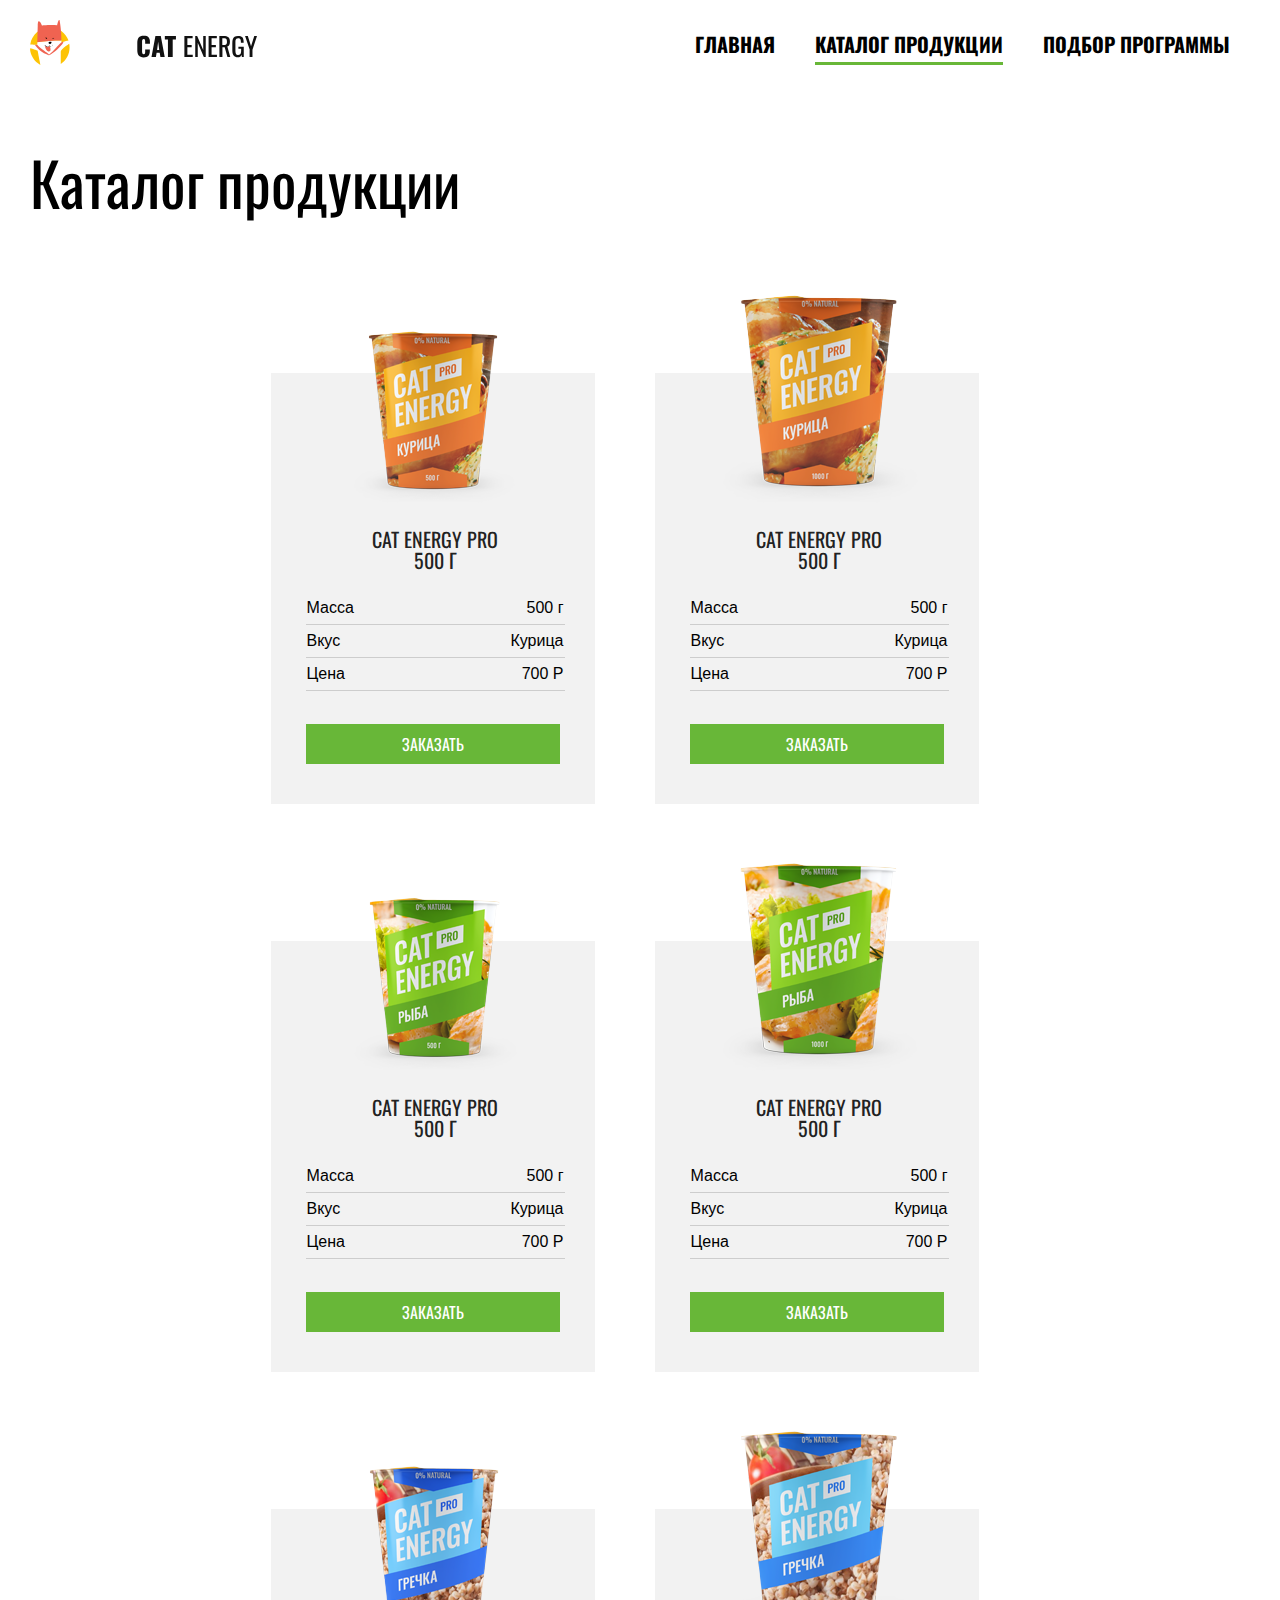
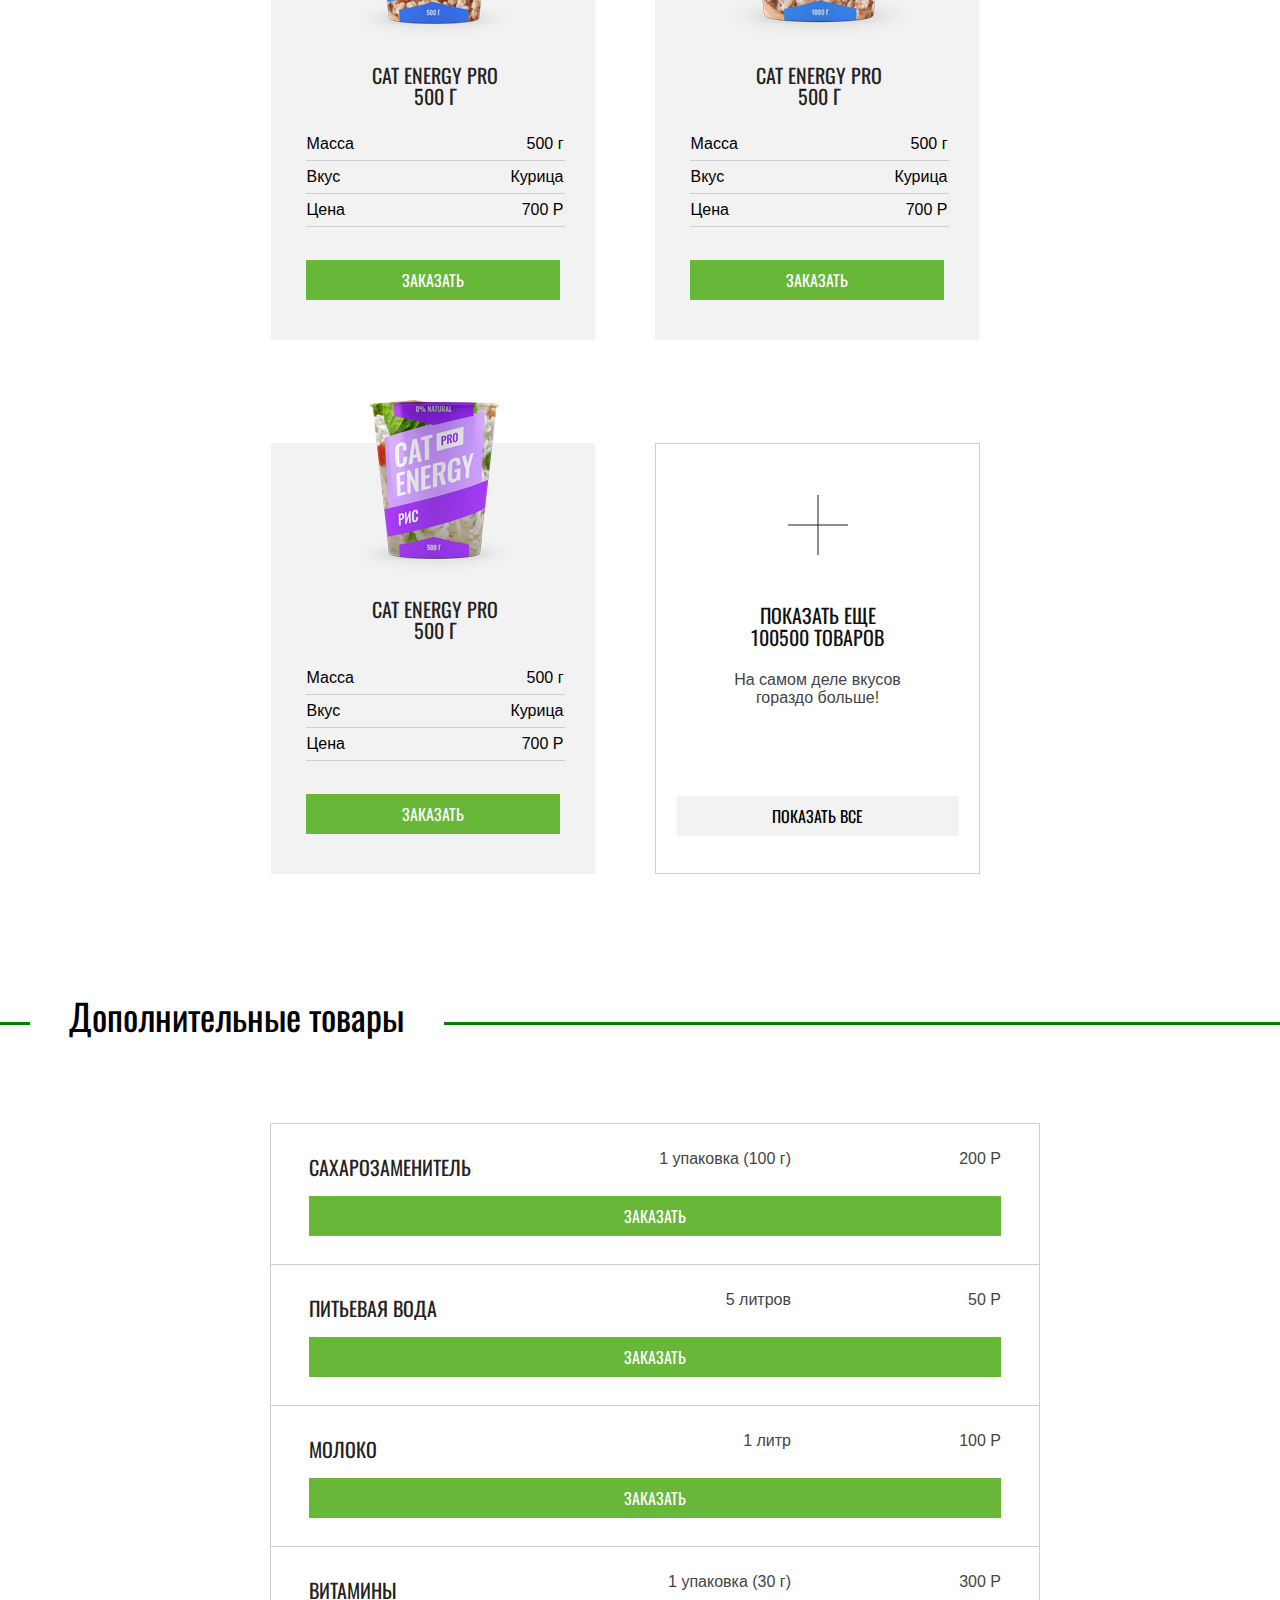
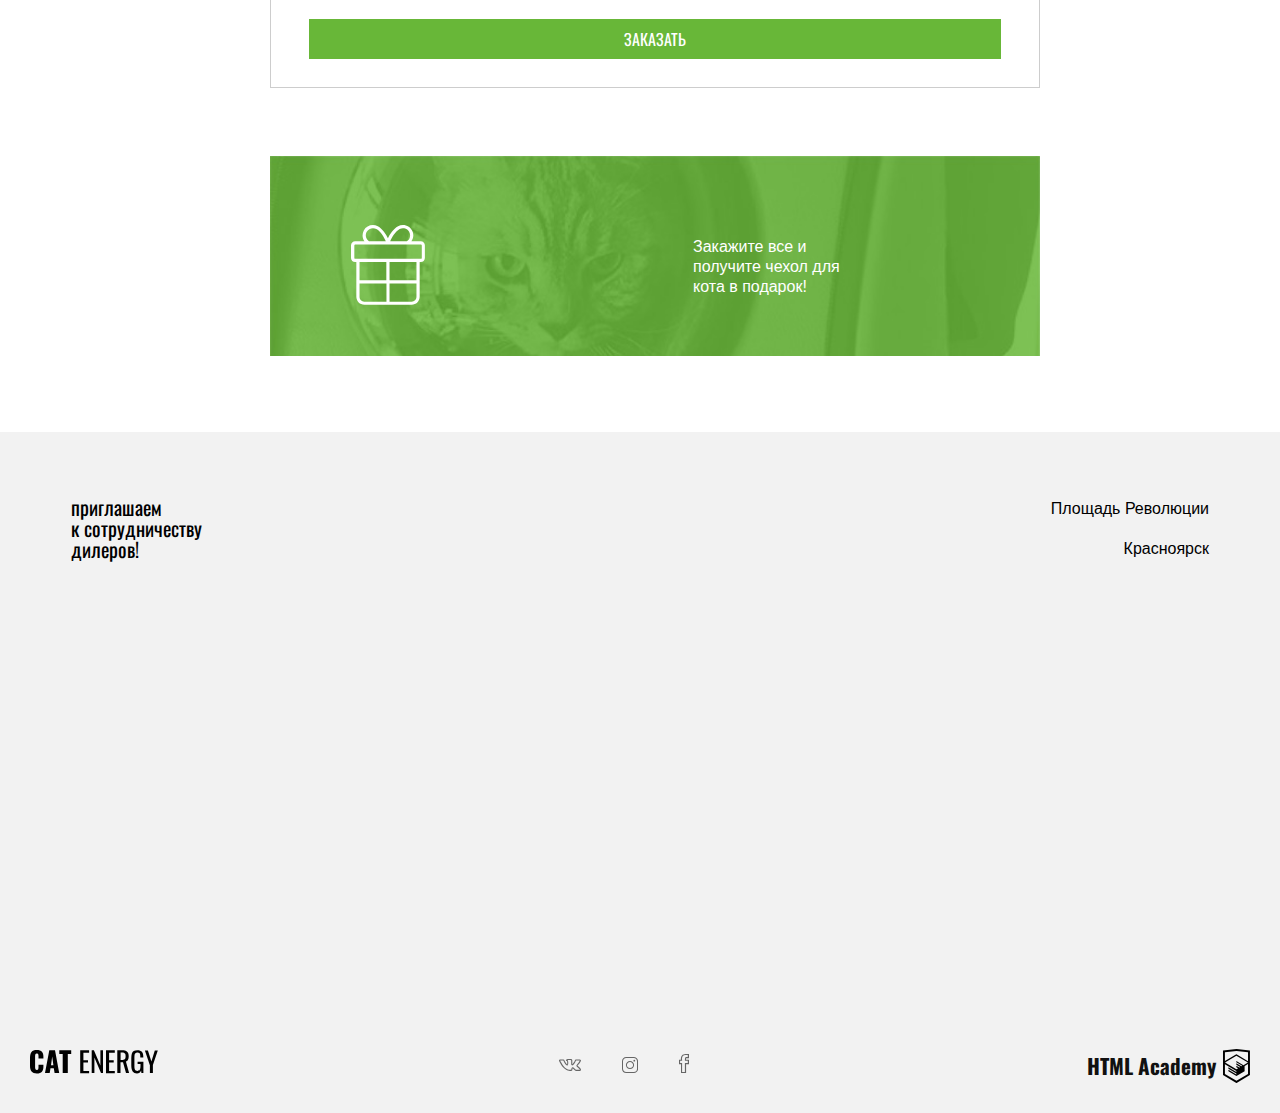
==== Catalog.html @ 32a6e640 "Main" ====
<!DOCTYPE html>
<html class="page" lang="ru">
  <head>
    <meta charset="UTF-8" />
    <meta name="viewport" content="width=device-width, initial-scale=1.0" />
    <title>Catalog</title>
    <link rel="preconnect" href="https://fonts.gstatic.com" />
    <link href="https://fonts.googleapis.com/css2?family=Oswald&display=swap" rel="stylesheet" />
    <link href="/css/normalize.css" rel="stylesheet" />
    <link href="/css/Catalogstyle.css" rel="stylesheet" />
  </head>

  <body class="page__body">
    <div class="wrapper">
      <header class="header">
        <div class="header__container">
          <div class="header__wrapper main-nav--closed">
            <a class="header__logo" href="/index.html">
              <img src="/img/logo-mobile.svg" style="width: 227px" alt="Кэт-энерджи" />
            </a>
            <button class="header__toggle" type="button">
              <span class="visually-hidden">Открыть меню </span>
            </button>
          </div>

          <nav class="main-nav">
            <div class="main-nav__wrapper">
              <ul class="main-nav__list site-list">
                <!-- main-nav__list для позиционир site-list для эл-ов меню-->
                <li class="site-list__item"><a href="/index.html">ГЛАВНАЯ</a></li>
                <li class="site-list__item site-list__item--active"><a href="/Catalog.html"> каталог продукции</a></li>
                <li class="site-list__item"><a href="Form.html"> подбор программы </a></li>
              </ul>
            </div>
          </nav>
        </div>
      </header>

      <main class="page-main">
        <section class="productCatalog">
          <h1 class="productCatalog__title">Каталог продукции</h1>
          <div class="productCatalog__wrapper">
            <div class="productCatalog__container">
              <div class="productCard">
                <div class="productCard__img">
                  <picture>
                    <source
                      media="(min-width: 1300px)"
                      srcset="/img/chicken-small-desktop@1x.png 1x, /img/chicken-small-desktop@2x.png 2x"
                    />
                    <source
                      media="(min-width: 768px)"
                      srcset="/img/chicken-small-tablet@1x.png 1x, /img/chicken-small-tablet@2x.png 2x"
                    />
                    <source
                      media="(max-width: 767px)"
                      srcset="/img/chicken-small-mobile@1x.jpg 1x, /img/chicken-small-mobile@2x.jpg 2x"
                    />
                    <img class="product__img" src="/img/chicken-small-desktop@1x.png" alt="" />
                  </picture>
                </div>
                <div class="productCard__frame">
                  <h2 class="productCard__title">Cat Energy PRO 500 г</h2>
                  <table class="productCard__table">
                    <tr>
                      <th>Масса</th>
                      <td>500 г</td>
                    </tr>
                    <tr>
                      <th>Вкус</th>
                      <td>Курица</td>
                    </tr>
                    <tr>
                      <th>Цена</th>
                      <td>700 Р</td>
                    </tr>
                  </table>
                </div>
                <div class="productCard__container">
                  <form action="Form.html" method="GET">
                    <button class="productCard__button button" type="submit">заказать</button>
                  </form>
                </div>
              </div>

              <div class="productCard">
                <div class="productCard__img">
                  <picture>
                    <source
                      media="(min-width: 1300px)"
                      srcset="/img/chicken-big-desktop@1x.png 1x, /img/chicken-big-desktop@2x.png 2x"
                    />
                    <source
                      media="(min-width: 768px)"
                      srcset="/img/chicken-big-tablet@1x.png 1x, /img/chicken-big-tablet@2x.png 2x"
                    />
                    <source
                      media="(max-width: 767px)"
                      srcset="/img/chicken-big-mobile@1x.jpg 1x, /img/chicken-big-mobile@2x.jpg 2x"
                    />
                    <img src="/img/chicken-big-desktop@1x.png" alt="" />
                  </picture>
                </div>
                <div class="productCard__frame">
                  <h2 class="productCard__title">Cat Energy PRO 500 г</h2>
                  <table>
                    <tr>
                      <th>Масса</th>
                      <td>500 г</td>
                    </tr>
                    <tr>
                      <th>Вкус</th>
                      <td>Курица</td>
                    </tr>
                    <tr>
                      <th>Цена</th>
                      <td>700 Р</td>
                    </tr>
                  </table>
                </div>
                <div class="productCard__container">
                  <form action="Form.html" method="GET">
                    <button class="productCard__button button" type="submit">заказать</button>
                  </form>
                </div>
              </div>

              <div class="productCard">
                <div class="productCard__img">
                  <picture>
                    <source
                      media="(min-width: 1300px)"
                      srcset="/img/fish-small-desktop@1x.png 1x, /img/fish-small-desktop@2x.png 2x"
                    />
                    <source
                      media="(min-width: 768px)"
                      srcset="/img/fish-small-tablet@1x.png 1x, /img/fish-small-tablet@2x.png 2x"
                    />
                    <source
                      media="(max-width: 767px)"
                      srcset="/img/fish-small-mobile@1x.jpg 1x, /img/fish-small-mobile@2x.jpg 2x"
                    />
                    <img src="/img/fish-small-desktop@1x.png" alt="" />
                  </picture>
                </div>
                <div class="productCard__frame">
                  <h2 class="productCard__title">Cat Energy PRO 500 г</h2>
                  <table>
                    <tr>
                      <th>Масса</th>
                      <td>500 г</td>
                    </tr>
                    <tr>
                      <th>Вкус</th>
                      <td>Курица</td>
                    </tr>
                    <tr>
                      <th>Цена</th>
                      <td>700 Р</td>
                    </tr>
                  </table>
                </div>
                <div class="productCard__container">
                  <form action="Form.html" method="GET">
                    <button class="productCard__button button" type="submit">заказать</button>
                  </form>
                </div>
              </div>

              <div class="productCard">
                <div class="productCard__img">
                  <picture>
                    <source
                      media="(min-width: 1300px)"
                      srcset="/img/fish-big-desktop@1x.png 1x, /img/fish-big-desktop@2x.png 2x"
                    />
                    <source media="(min-width: 768px)" srcset="/img/fish-big-tablet@1x.png 1x, /img/fish-big-tablet@2x.png 2x" />
                    <source media="(max-width: 767px)" srcset="/img/fish-big-mobile@1x.jpg 1x, /img/fish-big-mobile@2x.jpg 2x" />
                    <img src="/img/fish-big-desktop@1x.png" alt="" />
                  </picture>
                </div>
                <div class="productCard__frame">
                  <h2 class="productCard__title">Cat Energy PRO 500 г</h2>
                  <table>
                    <tr>
                      <th>Масса</th>
                      <td>500 г</td>
                    </tr>
                    <tr>
                      <th>Вкус</th>
                      <td>Курица</td>
                    </tr>
                    <tr>
                      <th>Цена</th>
                      <td>700 Р</td>
                    </tr>
                  </table>
                </div>
                <div class="productCard__container">
                  <form action="Form.html" method="GET">
                    <button class="productCard__button button" type="submit">заказать</button>
                  </form>
                </div>
              </div>
              <div class="productCard">
                <div class="productCard__img">
                  <picture>
                    <source
                      media="(min-width: 1300px)"
                      srcset="/img/buckwheat-small-desktop@1x.png 1x, /img/buckwheat-small-desktop@2x.png 2x"
                    />
                    <source
                      media="(min-width: 768px)"
                      srcset="/img/buckwheat-small-tablet@1x.png 1x, /img/buckwheat-small-tablet@2x.png 2x"
                    />
                    <source
                      media="(max-width: 767px)"
                      srcset="/img/buckwheat-small-mobile@1x.jpg 1x, /img/buckwheat-small-mobile@2x.jpg 2x"
                    />
                    <img src="/img/buckwheat-small-desktop@1x.png" alt="" />
                  </picture>
                </div>
                <div class="productCard__frame">
                  <h2 class="productCard__title">Cat Energy PRO 500 г</h2>
                  <table>
                    <tr>
                      <th>Масса</th>
                      <td>500 г</td>
                    </tr>
                    <tr>
                      <th>Вкус</th>
                      <td>Курица</td>
                    </tr>
                    <tr>
                      <th>Цена</th>
                      <td>700 Р</td>
                    </tr>
                  </table>
                </div>
                <div class="productCard__container">
                  <form action="Form.html" method="GET">
                    <button class="productCard__button button" type="submit">заказать</button>
                  </form>
                </div>
              </div>
              <div class="productCard">
                <div class="productCard__img">
                  <picture>
                    <source
                      media="(min-width: 1300px)"
                      srcset="/img/buckwheat-big-desktop@1x.png 1x, /img/buckwheat-big-desktop@2x.png 2x"
                    />
                    <source
                      media="(min-width: 768px)"
                      srcset="/img/buckwheat-big-tablet@1x.png 1x, /img/buckwheat-big-tablet@2x.png 2x"
                    />
                    <source
                      media="(max-width: 767px)"
                      srcset="/img/buckwheat-big-mobile@1x.jpg 1x, /img/buckwheat-big-mobile@2x.jpg 2x"
                    />
                    <img src="/img/buckwheat-big-desktop@1x.png" alt="" />
                  </picture>
                </div>
                <div class="productCard__frame">
                  <h2 class="productCard__title">Cat Energy PRO 500 г</h2>
                  <table class="productCard__table">
                    <tr>
                      <th>Масса</th>
                      <td>500 г</td>
                    </tr>
                    <tr>
                      <th>Вкус</th>
                      <td>Курица</td>
                    </tr>
                    <tr>
                      <th>Цена</th>
                      <td>700 Р</td>
                    </tr>
                  </table>
                </div>
                <div class="productCard__container">
                  <form action="Form.html" method="GET">
                    <button class="productCard__button button" type="submit">заказать</button>
                  </form>
                </div>
              </div>
              <div class="productCard">
                <div class="productCard__img">
                  <picture>
                    <source
                      media="(min-width: 1300px)"
                      srcset="/img/rice-small-desktop@1x.png 1x, /img/rice-small-desktop@2x.png 2x"
                    />
                    <source
                      media="(min-width: 768px)"
                      srcset="/img/rice-small-tablet@1x.png 1x, /img/rice-small-tablet@2x.png 2x"
                    />
                    <source
                      media="(max-width: 767px)"
                      srcset="/img/rice-small-mobile@1x.jpg 1x, /img/rice-small-mobile@2x.jpg 2x"
                    />
                    <img src="/img/rice-small-desktop@1x.png" alt="" />
                  </picture>
                </div>
                <div class="productCard__frame">
                  <h2 class="productCard__title">Cat Energy PRO 500 г</h2>
                  <table>
                    <tr>
                      <th>Масса</th>
                      <td>500 г</td>
                    </tr>
                    <tr>
                      <th>Вкус</th>
                      <td>Курица</td>
                    </tr>
                    <tr>
                      <th>Цена</th>
                      <td>700 Р</td>
                    </tr>
                  </table>
                </div>
                <div class="productCard__container">
                  <form action="Form.html" method="GET">
                    <button class="productCard__button button" type="submit">заказать</button>
                  </form>
                </div>
              </div>
              <div class="lastCard">
                <!-- productCard__frame-last -->
                <div class="lastCard__box">
                  <!-- productCard__last -->
                  <div class="lastCard__plus">
                    <!-- productCard__last-plus -->
                    <img src="/img/icon-plus.svg" alt="" />
                  </div>
                  <h2 class="lastCard__title">Показать еще 100500 товаров</h2>
                  <!-- productCard__title -->
                  <p class="lastCard__text">На самом деле вкусов гораздо больше!</p>
                  <!-- productCard__text -->
                  <button class="lastCard__button button" type="button">Показать все</button>
                </div>
              </div>
            </div>
          </div>
        </section>
        <section class="additionalGoods">
          <div class="additionalGoods__title">
            <div class="title">
              <div class="title__box">
                <h2 class="title__text">Дополнительные товары</h2>
              </div>
              <div class="title__line"></div>
            </div>
          </div>

          <div class="additionalGoods__wrapper">
            <div class="additionalGoods__container">
              <div class="additionalGoods__block">
                <div class="additionalGoods__row">
                  <div class="additionalGoods__product">
                    <h3 class="additionalGoods__name">Сахарозаменитель</h3>
                    <p class="additionalGoods__packing">1 упаковка (100 г)</p>
                    <p class="additionalGoods__price">200 Р</p>
                  </div>
                  <form action="Form.html" method="GET">
                    <button class="additionalGoods__button button" type="submit">заказать</button>
                  </form>
                </div>

                <div class="additionalGoods__row">
                  <div class="additionalGoods__product">
                    <h3 class="additionalGoods__name">Питьевая вода</h3>
                    <p class="additionalGoods__packing">5 литров</p>
                    <p class="additionalGoods__price">50 Р</p>
                  </div>
                  <form action="Form.html" method="GET">
                    <button class="additionalGoods__button button" type="submit">заказать</button>
                  </form>
                </div>

                <div class="additionalGoods__row">
                  <div class="additionalGoods__product">
                    <h3 class="additionalGoods__name">молоко</h3>
                    <p class="additionalGoods__packing">1 литр</p>
                    <p class="additionalGoods__price">100 Р</p>
                  </div>
                  <form action="Form.html" method="GET">
                    <button class="additionalGoods__button button" type="submit">заказать</button>
                  </form>
                </div>

                <div class="additionalGoods__row">
                  <div class="additionalGoods__product">
                    <h3 class="additionalGoods__name">витамины</h3>
                    <p class="additionalGoods__packing">1 упаковка (30 г)</p>
                    <p class="additionalGoods__price">300 Р</p>
                  </div>
                  <form action="Form.html" method="GET">
                    <button class="additionalGoods__button button" type="submit">заказать</button>
                  </form>
                </div>
              </div>
              <div class="additionalGoods__promo">
                <svg  class="additionalGoods__promo-icon"
                  width="80"
                  height="80"
                  version="1.1"
                  id="Layer_1"
                  xmlns="http://www.w3.org/2000/svg"
                  xmlns:xlink="http://www.w3.org/1999/xlink"
                  x="0px"
                  y="0px"
                  viewBox="0 0 55.5 60"
                  style="enable-background: new 0 0 55.5 60"
                  xml:space="preserve"
                >
                  <path
                    d="M52.3,12.2h-7c0.5-0.7,0.8-1.4,1.1-2.2c0.6-2,0.4-4.1-0.6-5.9c-1-1.8-2.6-3.1-4.6-3.7c-2-0.6-4.1-0.4-5.9,0.6
            c-3.6,2-6.2,6.1-7.6,9c-1.4-2.9-4-7.1-7.6-9c-3.8-2-8.5-0.6-10.5,3.1c-1.4,2.7-1.2,5.8,0.5,8.1h-7c-1.7,0-3.1,1.4-3.1,3.1v9.4
            c0,1.7,1.4,3.1,3.1,3.1H4v26.1c0,3.3,2.7,6,6,6h35.5c3.3,0,6-2.7,6-6V27.8h0.8c1.7,0,3.1-1.4,3.1-3.1v-9.4
            C55.5,13.6,54.1,12.2,52.3,12.2z M36.5,3c1.3-0.7,2.7-0.8,4.1-0.4C41.9,3,43,3.9,43.7,5.2c0.7,1.3,0.8,2.7,0.4,4.1
            c-0.4,1.2-1.1,2.2-2.2,2.9H29.4C30.5,9.6,33,5,36.5,3z M11.7,5.2C13.2,2.6,16.4,1.6,19,3c3.5,1.9,6,6.6,7.1,9.1H13.5
            C11.2,10.7,10.4,7.6,11.7,5.2z M26.5,27.8v13.7H6.4V27.8H26.5z M6.4,53.9v-10h20.2v13.7H10C8,57.6,6.4,55.9,6.4,53.9z M45.5,57.6
            H28.9V43.9h20.2v10C49.1,55.9,47.5,57.6,45.5,57.6z M49.1,41.5H28.9V27.8h20.2V41.5z M53.1,24.7c0,0.4-0.3,0.7-0.7,0.7h-2
            c0,0,0,0,0,0s0,0,0,0H27.7c0,0,0,0,0,0s0,0,0,0H5.2c0,0,0,0,0,0s0,0,0,0h-2c-0.4,0-0.7-0.3-0.7-0.7v-9.4c0-0.4,0.3-0.7,0.7-0.7h49.2
            c0.4,0,0.7,0.3,0.7,0.7V24.7z"
                  />
                </svg>

                <p class="additionalGoods__promo-text">Закажите все и получите чехол для кота в подарок!</p>
              </div>
            </div>
          </div>
        </section>

        <section class="invitation">
          <div class="invitation__wrapper">
            <div class="invitation__contacts">
              <h2 class="invitation__title">
                приглашаем <br />
                к сотрудничеству <br />
                дилеров!
              </h2>
              <div class="invitation__text-div">
                <p>
                  Площадь Революции
                </p>
                <p class="invitation__text">Красноярск</p>
              </div>
            </div>
            <div class="invitation__map">
              <script
                type="text/javascript"
                charset="utf-8"
                async
                src="https://api-maps.yandex.ru/services/constructor/1.0/js/?um=constructor%3A452dbc38730a913aa5d3930e5462f9c29b3d256caca895e3567325ccea1163ea&amp;width=100%&amp;height=400&amp;lang=ru_RU&amp;scroll=true"
              ></script>
              <!--  <img class="invitation__map" src="/img/bg-map-desktop@1x.png" alt="" /> -->
            </div>
          </div>
        </section>

        <footer class="footer">
          <div class="footer__container">
            <div class="footer__logo">
              <a href="/index.html">
                <svg class="logo__svg" width="130" height="25">
                  <g>
                    <path
                      d="M1.6,21.5c-1-1.3-1.6-3.2-1.6-5.6V7.6c0-2.5,0.5-4.4,1.5-5.7C2.6,0.6,4.3,0,6.8,0c2.4,0,4.1,0.6,5.1,1.7		c1,1.1,1.5,2.8,1.5,4.9v2H8.5V6.3c0-0.9-0.1-1.6-0.3-2S7.6,3.5,6.8,3.5c-0.7,0-1.2,0.2-1.4,0.7S5.1,5.5,5.1,6.4v10.7		c0,0.9,0.1,1.6,0.4,2.1c0.2,0.5,0.7,0.7,1.4,0.7c0.7,0,1.1-0.2,1.3-0.7c0.2-0.5,0.3-1.2,0.3-2.1v-2.4h4.9v2c0,2.1-0.5,3.8-1.5,5		c-1,1.2-2.7,1.8-5.1,1.8C4.4,23.4,2.6,22.8,1.6,21.5z"
                    ></path>
                    <path
                      d="M19.3,0.3h5.7l4.2,22.8h-4.6l-0.8-4.8h-3.3l-0.8,4.8H15L19.3,0.3z M23.4,15.3l-1.2-8.9L21,15.3H23.4z"
                    ></path>
                    <path d="M32.7,4.1h-3.4V0.3h11.9v3.7h-3.4v19.1h-5.1V4.1z"></path>
                    <path d="M50.3,0.3h8.8v2.4h-5.7v7.5h4.6v2.3h-4.6v8.4h5.7v2.3h-8.9V0.3z"></path>
                    <path d="M61.7,0.3h2.2l6.5,15.1V0.3h2.6v22.8h-2L64.4,7.5v15.6h-2.7V0.3z"></path>
                    <path d="M76,0.3h8.8v2.4h-5.7v7.5h4.6v2.3h-4.6v8.4h5.7v2.3H76V0.3z"></path>
                    <path
                      d="M87.4,0.3H92c2.3,0,4,0.5,5.1,1.4c1.1,0.9,1.6,2.5,1.6,4.6c0,2.9-0.9,4.7-2.8,5.3l3.2,11.4H96l-3-10.7h-2.5		v10.7h-3.2V0.3z M91.8,10.1c1.4,0,2.3-0.3,2.9-0.8c0.6-0.5,0.9-1.5,0.9-3c0-0.9-0.1-1.7-0.3-2.2c-0.2-0.5-0.6-0.9-1.1-1.2		c-0.5-0.3-1.3-0.4-2.2-0.4h-1.4v7.5H91.8z"
                    ></path>
                    <path
                      d="M102.7,21.4c-0.9-1.3-1.4-3.2-1.4-5.8V8c0-1.8,0.2-3.2,0.5-4.3c0.4-1.1,1-2,1.9-2.6s2.1-0.9,3.7-0.9		c2.1,0,3.6,0.5,4.5,1.6s1.4,2.7,1.4,5v0.8h-3V6.9c0-1.1-0.1-1.9-0.2-2.5c-0.1-0.6-0.4-1-0.8-1.3c-0.4-0.3-1-0.5-1.9-0.5		c-0.9,0-1.5,0.2-2,0.6s-0.7,0.9-0.8,1.6s-0.2,1.6-0.2,2.7V16c0,1.7,0.2,3,0.6,3.8c0.4,0.8,1.2,1.1,2.4,1.1c1.2,0,2-0.4,2.4-1.2		c0.4-0.8,0.7-2.1,0.7-4v-1.6h-2.9v-2.3h5.8v11.3h-2l-0.3-2.6c-0.7,1.9-2.1,2.9-4.1,2.9C105.1,23.4,103.6,22.7,102.7,21.4z"
                    ></path>
                    <path d="M119.8,15.1l-4.9-14.7h3l3.5,11l3.4-11h3l-4.9,14.7v8h-3V15.1z"></path>
                  </g>
                </svg>
              </a>
            </div>
            <div class="footer__social">
              <div class="footer__wrapper">
                <a href="">
                  <svg class="social-list__icon social-list__icon--vk" width="22" height="14">
                    <path
                      d="M17.6,12c-0.3,0-0.9-0.1-1.5-0.5c-0.5-0.3-0.9-0.7-1.3-1.2c-0.3-0.3-0.9-0.9-1.1-0.9c-0.2,0.1-0.4,0.7-0.3,1.2
                      c0,0.1,0,0.6-0.3,0.9c-0.3,0.3-0.8,0.4-0.9,0.4l-1.4,0c-0.7,0-3.2-0.2-5.4-2.3C2.5,7.1,0.2,2.2,0.1,2C0,1.6-0.1,1.2,0.2,0.9
                          c0.3-0.3,0.8-0.4,1-0.4l3,0l0.1,0c0.1,0,0.4,0.1,0.7,0.3c0.3,0.2,0.4,0.5,0.5,0.6c0,0,0.5,1.1,1.1,2c1,1.5,1.4,1.9,1.5,2
                              C8.2,5,8.3,4,8.2,3.1c0-0.4-0.1-0.8-0.2-1C7.9,2,7.7,1.9,7.5,1.9L6.9,1.4C6.9,0.9,7.4,0.5,7.8,0.3C8.3,0.1,9.1,0,10.1,0l0.5,0
               c0.9,0,1.2,0.1,1.6,0.1c1.2,0.3,1.2,1.3,1.1,2.5c0,0.4,0,0.8,0,1.2c0,0.1,0,0.2,0,0.4c0,0.3,0,0.8,0.1,1c0.2-0.1,0.6-0.5,1.5-1.9
                   c0.6-0.9,1-1.9,1.1-2.1l0,0c0.1-0.3,0.4-0.7,1.2-0.7l3.1,0c0,0,0.1,0,0.3,0c0.7,0,1.2,0.2,1.3,0.7c0.2,0.5,0.1,1.3-1.7,3.5
                       c-0.3,0.3-0.5,0.6-0.7,0.9C19,6,18.6,6.6,18.6,6.7c0,0.1,0.5,0.5,0.9,0.9c1.1,0.9,1.9,1.7,2.2,2.3c0.4,0.6,0.3,1,0.2,1.3
                           c-0.3,0.7-1.2,0.7-1.4,0.8l-2.8,0C17.7,12,17.6,12,17.6,12z M13.7,8.3c0.7,0,1.2,0.6,1.8,1.2c0.4,0.4,0.7,0.8,1.1,1
                               c0.5,0.3,1,0.3,1,0.3l0.1,0l2.8,0c0.1,0,0.3-0.1,0.4-0.1c0,0,0-0.1-0.1-0.1c-0.3-0.5-1-1.3-2-2.1c-0.9-0.7-1.3-1.1-1.4-1.7
                                   c0-0.6,0.4-1.1,1.2-2.1c0.2-0.2,0.4-0.5,0.7-0.8c1.1-1.4,1.4-2,1.5-2.3c-0.1,0-0.5,0-0.5,0l-3.2,0c-0.1,0-0.2,0-0.2,0
                                       C16.9,2,16.4,3.1,15.8,4c-1.4,2.1-2,2.4-2.5,2.4c-0.1,0-0.3,0-0.4-0.1c-0.7-0.4-0.7-1.4-0.7-2.1c0-0.1,0-0.2,0-0.3
                 c0-0.5,0-0.9,0-1.3c0.1-1.3,0-1.3-0.3-1.4c-0.3-0.1-0.5-0.1-1.4-0.1l-0.5,0c-0.5,0-1,0-1.4,0.1c0.1,0.1,0.1,0.1,0.2,0.2
                     c0.4,0.5,0.4,1.5,0.4,1.7c0.1,1.3,0,2.9-0.7,3.3C8.4,6.4,8.3,6.5,8.1,6.5C7.5,6.5,6.8,5.8,5.6,4C5,2.9,4.5,1.8,4.5,1.8
                         c0,0,0-0.1-0.1-0.1c-0.1,0-0.2-0.1-0.2-0.1l-2.9,0c0,0,0,0-0.1,0c0.4,0.9,2.5,5,4.8,7.2c2,1.9,4.3,2,4.7,2l1.4,0c0,0,0.2,0,0.2-0.1
                         		c0,0,0,0,0-0.1c0-0.2,0-2,1.2-2.3C13.5,8.3,13.6,8.3,13.7,8.3z"
                    ></path>
                  </svg>
                </a>
                <a href="">
                  <svg class="social-list__icon social-list__icon--inst" width="16" height="16">
                    <path
                      d="M11.8,1C13.6,1,15,2.4,15,4.2v7.7c0,1.7-1.4,3.1-3.1,3.1H4.2C2.4,15,1,13.6,1,11.8V4.2C1,2.4,2.4,1,4.2,1	L11.8,1 M11.8,0H4.2C1.9,0,0,1.9,0,4.2v7.7C0,14.1,1.9,16,4.2,16h7.7c2.3,0,4.2-1.9,4.2-4.2V4.2C16,1.9,14.1,0,11.8,0L11.8,0z"
                    ></path>
                    <path
                      d="M8,4.9c1.7,0,3.1,1.4,3.1,3.1c0,1.7-1.4,3.1-3.1,3.1c-1.7,0-3.1-1.4-3.1-3.1C4.9,6.3,6.3,4.9,8,4.9 M8,3.9	C5.7,3.9,3.9,5.7,3.9,8s1.8,4.1,4.1,4.1s4.1-1.8,4.1-4.1S10.3,3.9,8,3.9L8,3.9z"
                    ></path>
                    <circle cx="12.3" cy="3.7" r="0.9"></circle>
                  </svg>
                </a>
                <a href="">
                  <svg class="social-list__icon social-list__icon--fb" width="10" height="19">
                    <path
                      d="M7.1,19H2v-8.8H0V5.8h1.9c-0.1-2,0.2-3.4,1.1-4.4C3.8,0.5,5,0.1,6.5,0L10,0v4.2H7.2C7.1,4.4,7,5,7,5.8H10v4.4H7.1V19z
                   M3.1,18h2.8V9.1h2.9V6.8H5.9l0-0.5c0-1.4,0-2.6,0.7-3.1l0.1-0.1h2.1V1H6.5c-1.2,0.1-2,0.4-2.6,1c-0.8,0.8-1,2.3-0.8,4.2l0.1,0.6
                   		H1.1v2.3h2V18z"
                    ></path>
                  </svg>
                </a>
              </div>
            </div>
            <div class="footer__develop">
              <a class="develop__link" href="">
                <h3 class="develop__title">HTML Academy</h3>
                <svg class="develop__logo" width="27" height="34">
                  <path
                    d="M13.62,0.017L13.472,0L0,1.412v24.661l13.472,8.017l13.43-7.99l0.042-0.026V1.412L13.62,0.017z M25.019,12.127L13.495,5.334 l-0.001-0.104L13.407,5.28l-0.088-0.056v0.109L1.925,12.118V3.147l11.547-1.212l11.547,1.212V12.127z M13.405,6.787L24.923,13.5 l-4.479,2.64l-7.093-4.221l-0.013,1.415l5.904,3.513l-0.86,0.507l-5.031-2.992l-0.013,1.415l3.827,2.275l-0.782,0.523l-3.032-1.787 l-0.013,1.413l1.852,1.091l-1.8,1.081L2.034,13.622L13.405,6.787z M1.925,15.127l11.411,6.791l0.015,1.044l-7.941-4.728L5.395,19.65 l7.979,4.796l0.017,1.076l-7.972-4.741l-0.013,1.415l8.021,4.821l0.045,0.026l8.143-4.872v-1.268l-0.011-0.148v-3.761l3.415-2.036 v10.02L13.472,31.85L1.925,24.979V15.127z"
                  ></path>
                </svg>
              </a>
            </div>
          </div>
        </footer>
        <button class="up-button" type="button">
          ↑
          <span class="visually-hidden">Наверх</span>
        </button>
      </main>
    </div>

    <script src="/js/MobileMenu.js"></script>
    <script src="/js/click.js"></script>
    <script src="/js/onscroll.js"></script>

  </body>
</html>
---- css/Catalogstyle.css ----
img{max-width:100%;height:auto}:active,:hover,:focus{outline:0;outline-offset:0}@-webkit-keyframes bounce{0%{-webkit-transform:translateY(-50px);transform:translateY(-50px)}}@keyframes bounce{0%{-webkit-transform:translateY(-50px);transform:translateY(-50px)}}.visually-hidden{position:absolute;width:1px;height:1px;margin:-1px;border:0;padding:0;white-space:nowrap;-webkit-clip-path:inset(100%);clip-path:inset(100%);clip:rect(0 0 0 0);overflow:hidden}.button{padding:10px 53px;width:168px;height:40px;color:#ffffff;background:#68b738;border:none;font-style:normal;font-weight:normal;font-size:16px;line-height:20px;text-transform:uppercase;cursor:pointer}.button:hover{background:#5eaa2f}.button:active{color:rgba(255,255,255,0.3)}.up-button{position:fixed;z-index:2;padding:0;bottom:75px;right:20px;width:64px;height:64px;font-size:36px;font-weight:bold;text-align:center;vertical-align:middle;border:5px solid;border-radius:50%;display:none;cursor:pointer;background-color:rgba(255,255,255,0.8);border-color:#473c8d}.up-button:hover{color:rgba(71,60,141,0.8);background-color:rgba(255,255,255,0.5);border-color:rgba(71,60,141,0.8)}.shown{display:inline-block}.page{font-size:18px;font-family:"Oswald";line-height:27px;background-color:#ffffff;color:#000000}.page__body{min-width:390px;margin:0;color:#000000}@media (min-width: 768px){.page__body{min-width:768px}}.wrapper{margin:0 auto;max-width:1440px}.header{min-width:320px;border-bottom:1px solid #cdcdcd}@media (min-width: 768px){.header{border:none}}.header__container{display:-webkit-box;display:-ms-flexbox;display:flex;-ms-flex-wrap:nowrap;flex-wrap:nowrap;-webkit-box-pack:justify;-ms-flex-pack:justify;justify-content:space-between;margin:0 20px}@media (max-width: 767px){.header__container{-webkit-box-orient:vertical;-webkit-box-direction:normal;-ms-flex-direction:column;flex-direction:column}}@media (min-width: 768px){.header__container{min-width:767px;margin:0 30px}}@media (min-width: 1300px){.header__container{margin:0 110px}}.header__wrapper{position:relative;display:-webkit-box;display:-ms-flexbox;display:flex;-webkit-box-pack:justify;-ms-flex-pack:justify;justify-content:space-between}.header__logo{height:85px}.header__logo img{width:226px;height:85px}.header__logo img:hover{opacity:0.8}.header__logo img:active{opacity:0.6}.header__toggle{position:absolute;top:0;right:0;width:70px;height:50px;margin-left:65px;margin-right:20px;margin-top:20px;background-color:#ffffff;opacity:0.7;cursor:pointer;border:none}.header__toggle:hover,.header__toggle:active{background-color:rgba(246,246,246,0.808)}@media (min-width: 768px){.header__toggle{display:none}}.main-nav--closed .header__toggle::before{content:"";position:absolute;top:17px;right:15px;width:36px;height:2px;background-color:#000000;-webkit-box-shadow:0 8px 0 0 #000,0 16px 0 0 #000;box-shadow:0 8px 0 0 #000,0 16px 0 0 #000}.main-nav--closed .header__toggle:active::before{background-color:rgba(0,0,0,0.3);-webkit-box-shadow:0 8px 0 0 rgba(0,0,0,0.3),0 16px 0 0 rgba(0,0,0,0.3);box-shadow:0 8px 0 0 rgba(0,0,0,0.3),0 16px 0 0 rgba(0,0,0,0.3)}.main-nav--opened .header__toggle{top:0;right:0}.main-nav--opened .header__toggle::before,.main-nav--opened .header__toggle::after{content:"";position:absolute;top:24px;left:18px;width:36px;height:2px;background-color:#000000}.main-nav--opened .header__toggle::before{-webkit-transform:rotate(45deg);transform:rotate(45deg)}.main-nav--opened .header__toggle::after{-webkit-transform:rotate(-45deg);transform:rotate(-45deg)}.main-nav--opened .header__toggle:hover,.main-nav--opened .header__toggle:active{background-color:rgba(246,246,246,0.808)}.main-nav--opened .header__toggle:active::before,.main-nav--opened .header__toggle:active::after{background-color:rgba(0,0,0,0.3)}@media (max-width: 767px){.main-nav{display:none}}.main-nav__wrapper{display:-webkit-box;display:-ms-flexbox;display:flex}@media (max-width: 767px){.main-nav__wrapper{-webkit-animation-name:bounce;animation-name:bounce;-webkit-animation-duration:0.8s;animation-duration:0.8s}}.main-nav__list{margin:0;padding:0;list-style:none;width:100%;-webkit-box-pack:justify;-ms-flex-pack:justify;justify-content:space-between}@media (min-width: 768px){.main-nav__list{display:-webkit-box;display:-ms-flexbox;display:flex}}@media (min-width: 768px){.site-list{display:-webkit-box;display:-ms-flexbox;display:flex}}.site-list a{position:relative;display:-webkit-box;display:-ms-flexbox;display:flex;height:66px;-webkit-box-pack:center;-ms-flex-pack:center;justify-content:center;-webkit-box-align:center;-ms-flex-align:center;align-items:center;font-weight:bold;font-size:20px;line-height:20px;color:#000000;text-align:center;text-transform:uppercase;text-decoration:none;white-space:nowrap;border-top:1px solid #e6e6e6;border-bottom:1px solid #e6e6e6;margin:-1px}.site-list a:hover{opacity:0.6}.site-list a:active{opacity:0.3}@media (min-width: 768px){.site-list a{border-top:none;border-bottom:none;height:66px;padding:12px 21px}}@media (min-width: 1300px){.site-list a{height:66px;padding:12px 21px;color:#000000;font-style:normal;font-weight:normal;font-size:20px;line-height:30px;margin:0}}@media (min-width: 768px){.site-list__item:last-child{margin-right:0}.site-list__item--active{position:relative}.site-list__item--active::after{content:"";border-bottom:3px solid #68b738;position:absolute;right:20px;bottom:23px;left:20px;height:2px}}@media (min-width: 1300px){.site-list__item{margin-right:0}.site-list__item--active::after{border-bottom:3px solid #68b738}}@media (min-width: 768px){.productCatalog__wrapper{min-width:770px;max-width:799px;margin:auto}}@media (min-width: 1300px){.productCatalog__wrapper{min-width:1300px;max-width:1700px}}@media (min-width: 768px){.productCatalog__container{min-width:770px;margin:0 30px;display:-webkit-box;display:-ms-flexbox;display:flex;-ms-flex-wrap:wrap;flex-wrap:wrap}}@media (min-width: 1300px){.productCatalog__container{display:-webkit-box;display:-ms-flexbox;display:flex;-webkit-box-pack:justify;-ms-flex-pack:justify;justify-content:space-between;margin:84px 30px 75px 110px}}.productCatalog__title{font-style:normal;font-weight:normal;font-size:36px;line-height:36px;margin-left:20px;margin-right:42px;color:#000000}@media (min-width: 768px){.productCatalog__title{margin:64px 30px 83px;font-size:60px;line-height:60px}}@media (min-width: 1300px){.productCatalog__title{margin-left:110px;margin-right:110px;font-size:60px;line-height:60px}}.productCard{display:-webkit-box;display:-ms-flexbox;display:flex;-ms-flex-wrap:wrap;flex-wrap:wrap;-webkit-box-pack:center;-ms-flex-pack:center;justify-content:center;min-width:320px;border-top:1px solid #cdcdcd}@media (min-width: 768px){.productCard{min-width:254px;display:-webkit-box;display:-ms-flexbox;display:flex;-webkit-box-orient:vertical;-webkit-box-direction:normal;-ms-flex-direction:column;flex-direction:column;margin-right:60px;margin-bottom:59px;background:linear-gradient(to top, #f2f2f2 431px, #fff 80px);border:none}}@media (min-width: 1300px){.productCard{min-width:245px;-ms-flex-wrap:nowrap;flex-wrap:nowrap;display:-webkit-box;display:-ms-flexbox;display:flex;-webkit-box-orient:vertical;-webkit-box-direction:normal;-ms-flex-direction:column;flex-direction:column;margin-right:80px;margin-bottom:63px;background:linear-gradient(to top, #f2f2f2 431px, #fff 80px)}}.lastCard{border-top:1px solid #cdcdcd;border-bottom:1px solid #cdcdcd}@media (min-width: 768px){.lastCard{width:323px;display:-webkit-box;display:-ms-flexbox;display:flex;margin-right:60px;margin-bottom:59px;margin-top:auto;border:1px solid #cdcdcd}}@media (min-width: 1300px){.lastCard{width:243px;display:-webkit-box;display:-ms-flexbox;display:flex;margin-right:79px;margin-bottom:63px}}.lastCard__box{margin:0px 20px 0px 21px;display:-webkit-box;display:-ms-flexbox;display:flex;-ms-flex-wrap:wrap;flex-wrap:wrap;-webkit-box-pack:center;-ms-flex-pack:center;justify-content:center;-webkit-box-orient:vertical;-webkit-box-direction:normal;-ms-flex-direction:column;flex-direction:column}@media (min-width: 768px){.lastCard__box{display:block;height:429px}}@media (min-width: 1300px){.lastCard__box{width:169px;margin:0 auto;height:431px}}.lastCard__button{min-width:279px;width:100%;margin:21px 0px 25px 0px;background:#f2f2f2;font-size:16px;color:#444444;line-height:0px}@media (min-width: 768px){.lastCard__button{background-color:#f2f2f2;color:#000000;margin:0px;margin-bottom:40px;width:100%}}@media (min-width: 1300px){.lastCard__button{min-width:169px;padding:8px;margin:0px;margin-bottom:38px}}.lastCard__plus{margin:25px auto 0px;width:30px}@media (min-width: 768px){.lastCard__plus{width:60px;height:60px;margin:51px auto 49px}}.lastCard__title{font-family:Oswald;font-style:normal;font-weight:normal;font-size:16px;line-height:20px;text-align:center;text-transform:uppercase;color:#111111;margin:0;margin-top:23px}@media (min-width: 768px){.lastCard__title{margin:0 auto;font-size:20px;line-height:22px;width:134px}}.lastCard__text{font-family:Arial;font-style:normal;font-weight:normal;font-size:16px;line-height:18px;text-align:center;color:#444444;margin:0;margin-top:23px}@media (min-width: 768px){.lastCard__text{margin:23px 48px 89px 48px;display:inline-block}}@media (min-width: 1300px){.lastCard__text{margin:23px 0 89px}}.productCard__wrapper{width:auto}.productCard__frame{min-width:141px;margin:auto}@media (min-width: 768px){.productCard__frame{display:-webkit-box;display:-ms-flexbox;display:flex;-webkit-box-orient:vertical;-webkit-box-direction:normal;-ms-flex-direction:column;flex-direction:column;text-align:center;margin:20px 30px 0 35px}}.productCard__img{display:-webkit-box;display:-ms-flexbox;display:flex;-webkit-box-align:center;-ms-flex-align:center;align-items:center;min-width:140px;margin:auto}@media (min-width: 768px){.productCard__img{margin:0 auto;margin-top:auto}}.productCard__title{font-style:normal;font-weight:normal;font-size:16px;line-height:20px;width:75px}@media (min-width: 768px){.productCard__title{width:145px;margin:auto;margin-bottom:21px;font-family:Oswald;font-style:normal;font-weight:normal;font-size:20px;line-height:21px;text-align:center;text-transform:uppercase;color:#222222}}table{font-family:Arial;font-style:normal;font-weight:400;font-size:12px;line-height:16px;border-collapse:collapse;width:100%}@media (min-width: 768px){table{border-collapse:collapse;width:100%;font-size:16px;line-height:16px}}th{border:none;text-align:left}@media (min-width: 768px){th{font-weight:400;padding-top:8px;border-bottom:1px solid #cdcdcd;text-align:left;padding-bottom:8px}}td{border:none;padding-top:2px;padding-bottom:2px;text-align:right}@media (min-width: 768px){td{border-bottom:1px solid #cdcdcd;padding-top:8px;padding-bottom:8px;text-align:right}}.productCard__container{padding:0 20px;width:100%;margin:13px 0 33px 0}@media (min-width: 768px){.productCard__container{padding:0 35px;width:auto;margin:0}}.productCard__button{width:100%}@media (min-width: 768px){.productCard__button{margin:33px auto 40px}}@media (min-width: 1300px){.productCard__button{margin:33px auto 40px}}.title{position:relative;margin:38px 0 56px}@media (min-width: 768px){.title{margin:65px 0 86px}}@media (min-width: 1300px){.title{margin:69px 0 94px}}.title__box{font-size:24px;line-height:26px;width:224px}@media (min-width: 768px){.title__box{width:auto;margin-left:30px}}@media (min-width: 1300px){.title__box{margin-left:70px}}.title__text{font-style:normal;font-weight:normal;font-size:24px;line-height:26px;text-align:left;margin:0;padding-left:21px;padding-right:22px;display:inline-block;background-color:#ffffff;white-space:nowrap;position:relative;top:-24px}@media (min-width: 768px){.title__text{top:auto;font-size:36px;line-height:36px;padding-left:39px;padding-right:40px}}@media (min-width: 1300px){.title__text{padding:0 40px}}.title__line{border-top:3px solid green;position:relative;z-index:-1;top:-12px;left:0}.additionalGoods__title .title__line{border-top:3px solid green;position:relative;z-index:-1;top:-34px;left:0}@media (min-width: 768px){.additionalGoods__title .title__line{top:-12px}}@media (min-width: 1300px){.additionalGoods__wrapper{min-width:1300px;max-width:1700px;margin:auto}}@media (min-width: 768px){.additionalGoods__container{margin-left:30px}}@media (min-width: 1300px){.additionalGoods__container{display:-webkit-box;display:-ms-flexbox;display:flex;-webkit-box-pack:justify;-ms-flex-pack:justify;justify-content:space-between;margin:84px 110px 85px 110px}}@media (max-width: 767px){.additionalGoods__block{min-width:320px;margin:auto;display:-webkit-box;display:-ms-flexbox;display:flex;-ms-flex-wrap:wrap;flex-wrap:wrap;-webkit-box-pack:center;-ms-flex-pack:center;justify-content:center}}@media (min-width: 768px){.additionalGoods__block{width:770px;margin:auto}}@media (min-width: 1300px){.additionalGoods__block{min-width:896px;width:auto;margin:0}}@media (max-width: 767px){.additionalGoods__row{border-bottom:1px solid #cdcdcd;border-top:1px solid #cdcdcd;min-width:280px;width:100%;margin:0 20px;margin-bottom:-1px}}@media (min-width: 768px){.additionalGoods__row{display:block;text-align:center;padding:0 38px;border:1px solid #cdcdcd;margin-bottom:-1px}}@media (min-width: 1300px){.additionalGoods__row{display:-webkit-box;display:-ms-flexbox;display:flex;-webkit-box-pack:justify;-ms-flex-pack:justify;justify-content:space-between;-webkit-box-align:center;-ms-flex-align:center;align-items:center;padding:0;border:0;border-bottom:1px solid #cdcdcd;border-top:1px solid #cdcdcd}}.additionalGoods__product{display:-webkit-box;display:-ms-flexbox;display:flex;-webkit-box-align:center;-ms-flex-align:center;align-items:center;min-height:72px;-ms-flex-wrap:wrap;flex-wrap:wrap;-webkit-box-pack:justify;-ms-flex-pack:justify;justify-content:space-between}@media (min-width: 768px){.additionalGoods__product{-ms-flex-wrap:nowrap;flex-wrap:nowrap}}@media (min-width: 1300px){.additionalGoods__product{display:-webkit-box;display:-ms-flexbox;display:flex;-webkit-box-pack:justify;-ms-flex-pack:justify;justify-content:space-between}}.additionalGoods__name{font-style:normal;font-weight:normal;text-transform:uppercase;color:#222222;font-size:16px;line-height:16px;width:100%;margin:0;margin-top:13px}@media (min-width: 768px){.additionalGoods__name{font-size:20px;line-height:20px;text-align:left;min-width:211px}}@media (min-width: 1300px){.additionalGoods__name{margin:0;min-width:324px}}.additionalGoods__price,.additionalGoods__packing{font-family:Arial;font-style:normal;font-weight:normal;font-size:16px;line-height:20px;color:#444444;margin:13px 0 15px 0}@media (min-width: 768px){.additionalGoods__price,.additionalGoods__packing{text-align:right;min-width:210px}}@media (min-width: 1300px){.additionalGoods__price,.additionalGoods__packing{margin:0;min-width:140px;text-align:left}}@media (min-width: 1300px){.additionalGoods__price{margin-left:100px;min-width:50px}}.additionalGoods__button{padding:8px 26px;font-family:Oswald;font-style:normal;font-weight:normal;font-size:16px;line-height:20px;min-width:280px;width:100%;margin-bottom:19px}@media (min-width: 768px){.additionalGoods__button{margin-bottom:28px}}@media (min-width: 1300px){.additionalGoods__button{padding:8px;min-width:244px;width:244px;height:40px;margin:0}}.additionalGoods__promo{min-width:280px;height:100%;background-image:url(/img/gift-photo-mobile@1x.jpg);background-repeat:no-repeat;background-size:cover;text-align:center;margin:39px 20px 35px 20px}@media (min-width: 768px){.additionalGoods__promo{width:770px;-webkit-box-align:center;-ms-flex-align:center;align-items:center;display:-webkit-box;display:-ms-flexbox;display:flex;margin:auto;margin-top:69px;background-image:url(/img/gift-photo-tablet@1x.jpg);background-repeat:no-repeat;background-size:cover;text-align:left}}@media (min-width: 1300px){.additionalGoods__promo{min-width:245px;display:block;width:245px;background-image:url(/img/gift-photo-desktop@1x.jpg);background-repeat:no-repeat;background-size:cover;text-align:center;margin:0;margin-left:79px}}.additionalGoods__promo-icon{fill:#ffffff;margin:58px 101px 48px 101px}@media (min-width: 768px){.additionalGoods__promo-icon{margin:67px 0px 50px 78px}}@media (min-width: 1300px){.additionalGoods__promo-icon{margin:40px 81px 46px 86px}}.additionalGoods__promo-text{margin:0px 58px 43px 58px;display:inline-block;font-family:Arial;font-style:normal;font-weight:normal;font-size:16px;line-height:20px;color:#ffffff;text-align:center}@media (min-width: 768px){.additionalGoods__promo-text{width:161px;text-align:left;margin:81px 124px 59px 265px}}@media (min-width: 1300px){.additionalGoods__promo-text{margin:23px 43px 42px 43px;text-align:center}}.invitation__map{margin:0;height:400px;width:100%}.invitation__wrapper{margin:0 auto;position:relative;background:#f2f2f2}.invitation__contacts{display:-webkit-box;display:-ms-flexbox;display:flex;-webkit-box-pack:justify;-ms-flex-pack:justify;justify-content:space-between;margin:28px 20px 28px 20px;min-width:282px;-webkit-box-align:center;-ms-flex-align:center;align-items:center}@media (min-width: 768px){.invitation__contacts{background:#f2f2f2;padding:65px 71px 58px 71px;margin:0;margin-top:76px}}@media (min-width: 1300px){.invitation__contacts{display:-webkit-box;display:-ms-flexbox;display:flex;-webkit-box-pack:justify;-ms-flex-pack:justify;justify-content:space-between;max-height:201px;max-width:570px;position:absolute;top:70px;left:110px;padding:62px 89px 52px 76px;background:#ffffff;border:1px solid #ddd;z-index:1;-webkit-box-shadow:-1px -1px 24px 0px rgba(50,50,50,0.5);box-shadow:-1px -1px 24px 0px rgba(50,50,50,0.5)}}.invitation__title{min-width:140px;margin:0;font-family:Oswald;font-weight:normal;font-size:16px;line-height:18px;font-style:normal}@media (min-width: 768px){.invitation__title{min-width:180px;font-style:normal;font-weight:normal;font-size:20px;line-height:21px;font-family:Oswald}}@media (min-width: 1300px){.invitation__title{font-family:Oswald;font-style:normal;font-weight:400;font-size:20px;line-height:21px;text-transform:uppercase;min-width:180px;margin:0}}.invitation__text-div{min-width:140px;margin:0}.invitation__text-div p{font-family:Arial;font-weight:normal;font-size:14px;line-height:20px;font-style:normal;margin:0}@media (min-width: 768px){.invitation__text-div{min-width:180px}.invitation__text-div p{font-style:normal;font-weight:normal;font-size:16px;line-height:20px;font-family:Arial;text-align:right}.invitation__text-div .invitation__text{margin-top:20px}}@media (min-width: 1300px){.invitation__text-div{font-family:Arial;font-style:normal;font-weight:normal;font-size:16px;line-height:20px;text-align:right}.invitation__text-div .invitation__text{margin-top:20px}}.footer{background-color:#f2f2f2}@media (min-width: 1300px){.footer{height:149px;margin:0;display:-webkit-box;display:-ms-flexbox;display:flex;-webkit-box-pack:justify;-ms-flex-pack:justify;justify-content:space-between}}.footer__container{text-align:center;margin:0 20px;min-width:204px}@media (min-width: 768px){.footer__container{display:-webkit-box;display:-ms-flexbox;display:flex;-webkit-box-pack:justify;-ms-flex-pack:justify;justify-content:space-between;-webkit-box-align:center;-ms-flex-align:center;align-items:center;margin:0 30px}}@media (min-width: 1300px){.footer__container{margin:57px 110px 58px 110px;width:100%}}.footer__logo{border-bottom:1px solid #d9d9d9;display:-webkit-box;display:-ms-flexbox;display:flex;-webkit-box-align:center;-ms-flex-align:center;align-items:center;-webkit-box-pack:center;-ms-flex-pack:center;justify-content:center;min-height:95px}@media (min-width: 768px){.footer__logo{border:none}}.footer__logo:hover{opacity:0.6}.footer__logo:active{opacity:0.4}.footer__social{border-bottom:1px solid #d9d9d9}@media (min-width: 768px){.footer__social{border:none}}.footer__wrapper{display:-webkit-box;display:-ms-flexbox;display:flex;-webkit-box-pack:justify;-ms-flex-pack:justify;justify-content:space-between;-webkit-box-align:center;-ms-flex-align:center;align-items:center;margin:auto;height:65px;width:130px}.footer__wrapper a{text-decoration:none}@media (min-width: 768px){.footer__wrapper{margin:0;min-width:129px}}.footer__develop{display:-webkit-box;display:-ms-flexbox;display:flex;-webkit-box-pack:justify;-ms-flex-pack:justify;justify-content:space-between;margin:0 auto;-webkit-box-align:center;-ms-flex-align:center;align-items:center;margin-bottom:22px;max-width:281px}@media (min-width: 768px){.footer__develop{margin:0;min-width:163px}}.social-list__icon{fill:#666}.social-list__icon:hover,.social-list__icon:active{fill:#68b738}.page-footer__title{font-family:Arial;font-style:normal;font-weight:normal;font-size:16px;line-height:18px;color:#444444, 100%}.develop__link{display:-webkit-box;display:-ms-flexbox;display:flex;-webkit-box-pack:justify;-ms-flex-pack:justify;justify-content:space-between;-webkit-box-align:center;-ms-flex-align:center;align-items:center;width:100%;text-decoration:none;color:#111}.develop__link:hover,.develop__link:active{fill:#68b738;color:#68b738}
/*# sourceMappingURL=Catalogstyle.css.map */
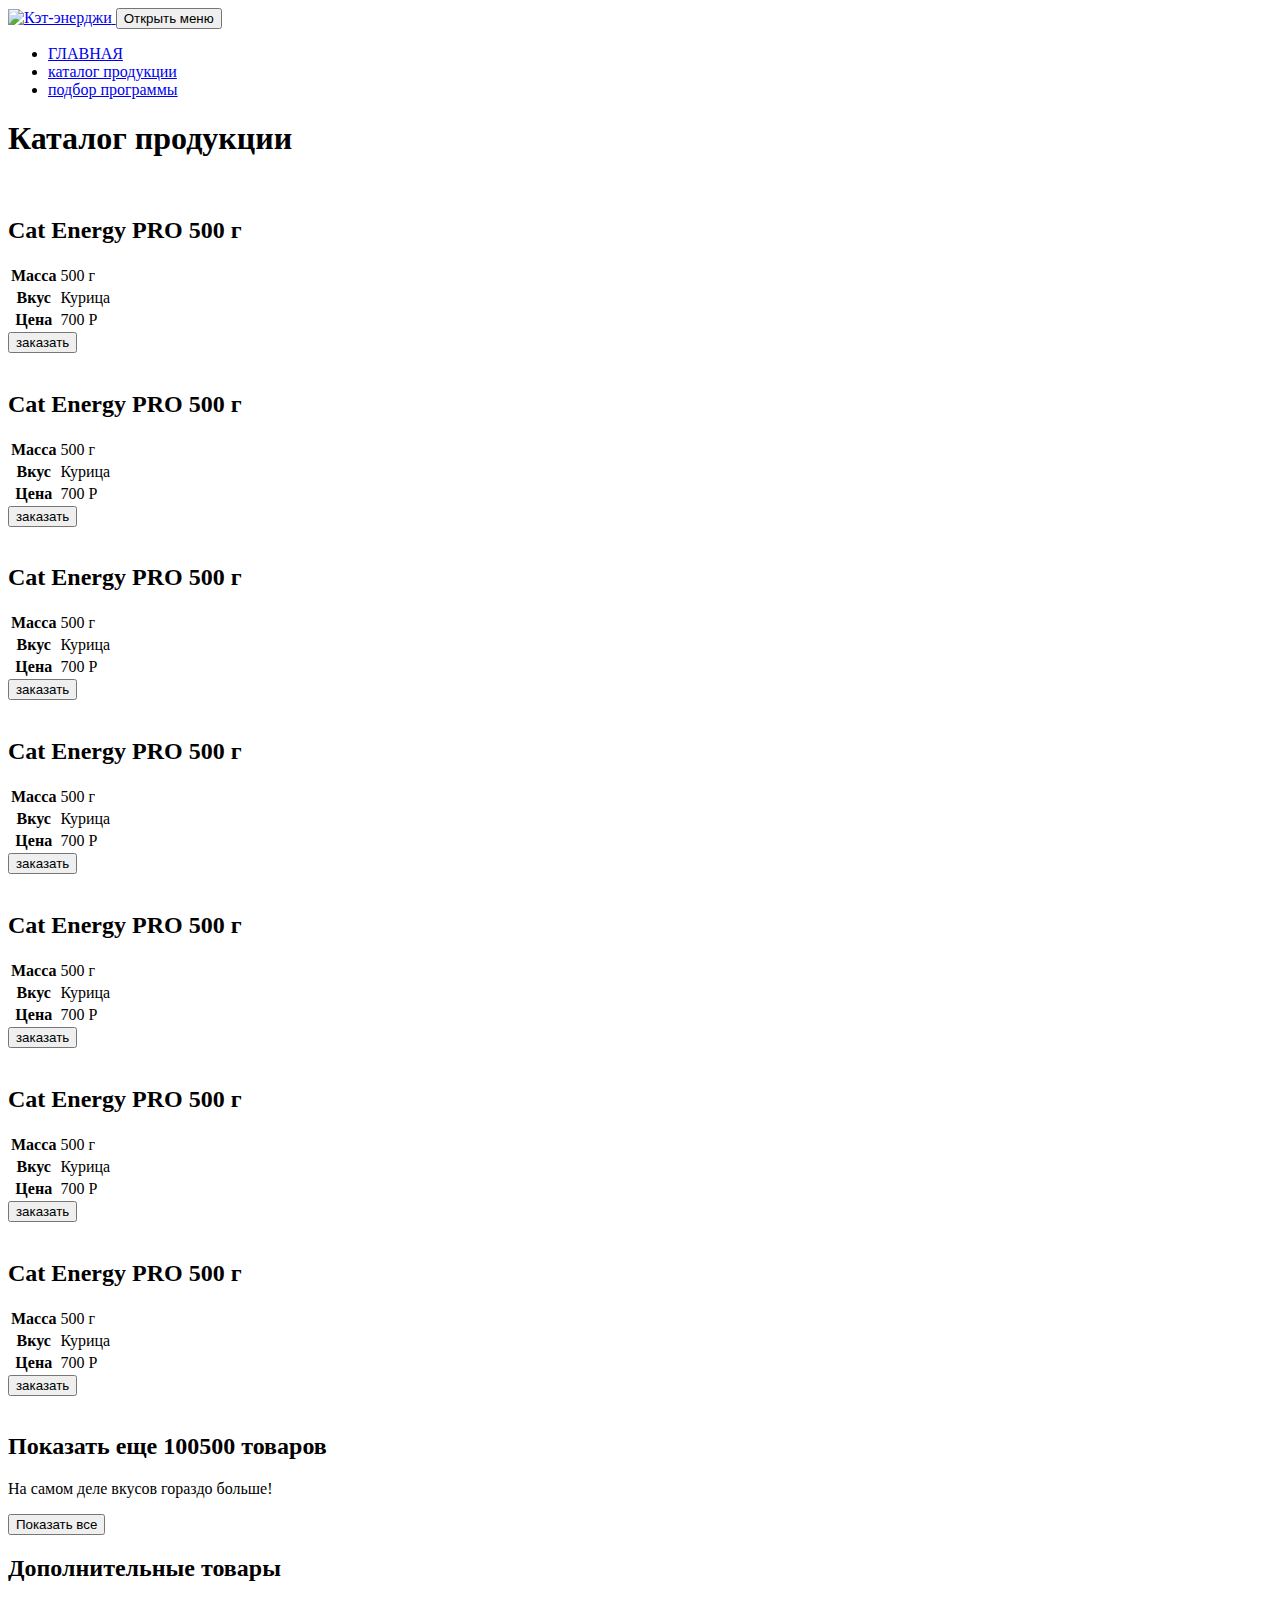
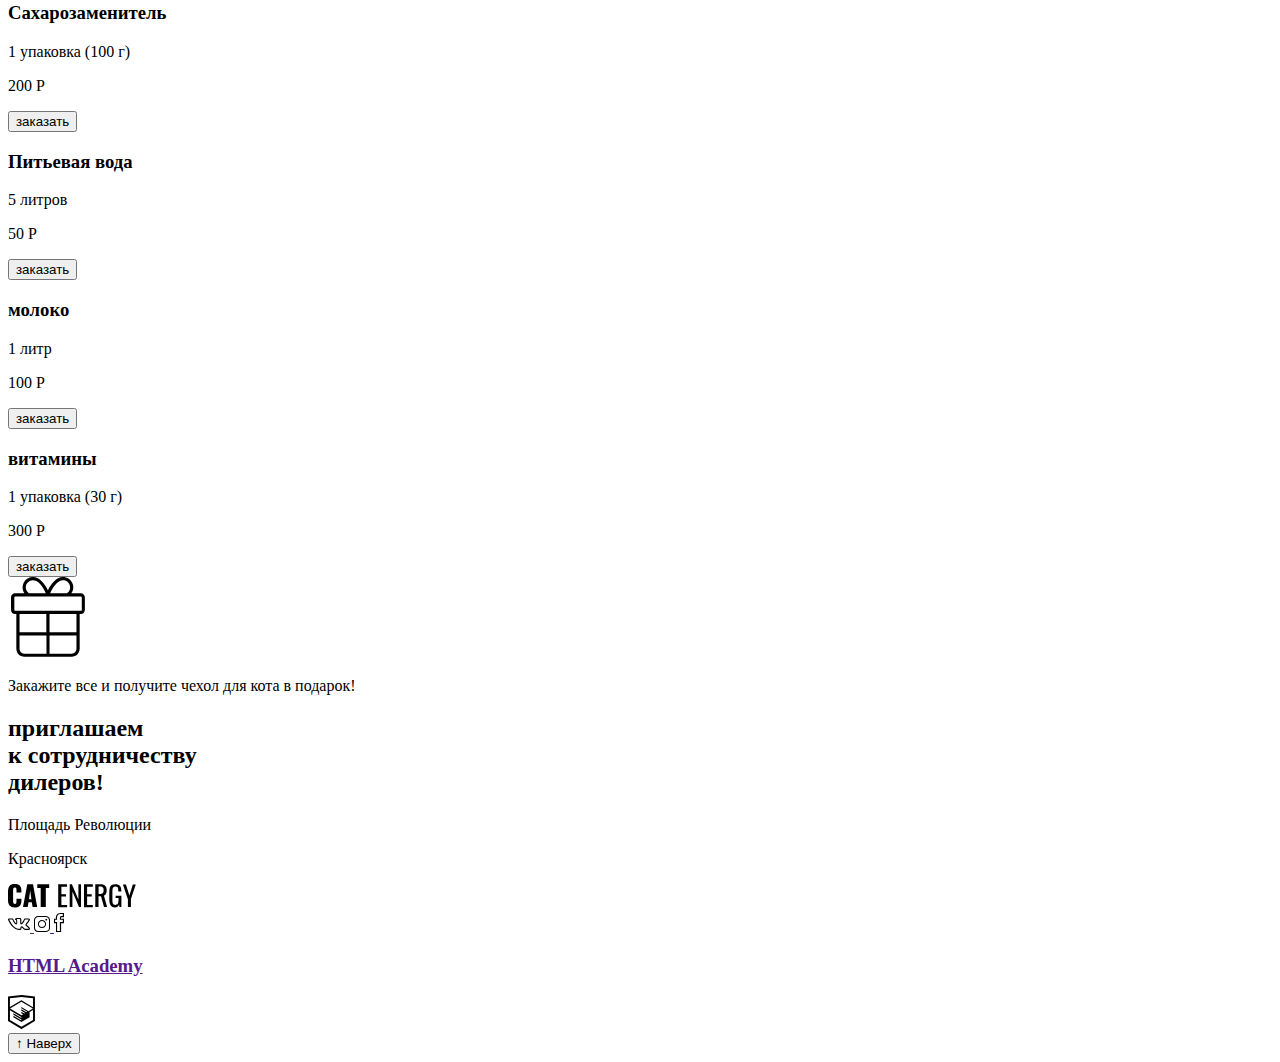
==== commit 607b60cf: "ver 1" ====
--- a/Catalog.html
+++ b/Catalog.html
@@ -6,8 +6,8 @@
     <title>Catalog</title>
     <link rel="preconnect" href="https://fonts.gstatic.com" />
     <link href="https://fonts.googleapis.com/css2?family=Oswald&display=swap" rel="stylesheet" />
-    <link href="/css/normalize.css" rel="stylesheet" />
-    <link href="/css/Catalogstyle.css" rel="stylesheet" />
+    <link href="/CatEnergy/css/normalize.css" rel="stylesheet" />
+    <link href="/CatEnergy/css/Catalogstyle.css" rel="stylesheet" />
   </head>
 
   <body class="page__body">
@@ -15,8 +15,8 @@
       <header class="header">
         <div class="header__container">
           <div class="header__wrapper main-nav--closed">
-            <a class="header__logo" href="/index.html">
-              <img src="/img/logo-mobile.svg" style="width: 227px" alt="Кэт-энерджи" />
+            <a class="header__logo" href="/CatEnergy/index.html">
+              <img src="/CatEnergy/img/logo-mobile.svg" style="width: 227px" alt="Кэт-энерджи" />
             </a>
             <button class="header__toggle" type="button">
               <span class="visually-hidden">Открыть меню </span>
@@ -27,9 +27,9 @@
             <div class="main-nav__wrapper">
               <ul class="main-nav__list site-list">
                 <!-- main-nav__list для позиционир site-list для эл-ов меню-->
-                <li class="site-list__item"><a href="/index.html">ГЛАВНАЯ</a></li>
-                <li class="site-list__item site-list__item--active"><a href="/Catalog.html"> каталог продукции</a></li>
-                <li class="site-list__item"><a href="Form.html"> подбор программы </a></li>
+                <li class="site-list__item"><a href="/CatEnergy/index.html">ГЛАВНАЯ</a></li>
+                <li class="site-list__item site-list__item--active"><a href="/CatEnergy/Catalog.html"> каталог продукции</a></li>
+                <li class="site-list__item"><a href="/CatEnergy/Form.html"> подбор программы </a></li>
               </ul>
             </div>
           </nav>
@@ -46,17 +46,17 @@
                   <picture>
                     <source
                       media="(min-width: 1300px)"
-                      srcset="/img/chicken-small-desktop@1x.png 1x, /img/chicken-small-desktop@2x.png 2x"
-                    />
-                    <source
-                      media="(min-width: 768px)"
-                      srcset="/img/chicken-small-tablet@1x.png 1x, /img/chicken-small-tablet@2x.png 2x"
-                    />
-                    <source
-                      media="(max-width: 767px)"
-                      srcset="/img/chicken-small-mobile@1x.jpg 1x, /img/chicken-small-mobile@2x.jpg 2x"
-                    />
-                    <img class="product__img" src="/img/chicken-small-desktop@1x.png" alt="" />
+                      srcset="/CatEnergy/img/chicken-small-desktop@1x.png 1x, /CatEnergy/img/chicken-small-desktop@2x.png 2x"
+                    />
+                    <source
+                      media="(min-width: 768px)"
+                      srcset="/CatEnergy/img/chicken-small-tablet@1x.png 1x, /CatEnergy/img/chicken-small-tablet@2x.png 2x"
+                    />
+                    <source
+                      media="(max-width: 767px)"
+                      srcset="/CatEnergy/img/chicken-small-mobile@1x.jpg 1x, /CatEnergy/img/chicken-small-mobile@2x.jpg 2x"
+                    />
+                    <img class="product__img" src="/CatEnergy/img/chicken-small-desktop@1x.png" alt="" />
                   </picture>
                 </div>
                 <div class="productCard__frame">
@@ -88,17 +88,17 @@
                   <picture>
                     <source
                       media="(min-width: 1300px)"
-                      srcset="/img/chicken-big-desktop@1x.png 1x, /img/chicken-big-desktop@2x.png 2x"
-                    />
-                    <source
-                      media="(min-width: 768px)"
-                      srcset="/img/chicken-big-tablet@1x.png 1x, /img/chicken-big-tablet@2x.png 2x"
-                    />
-                    <source
-                      media="(max-width: 767px)"
-                      srcset="/img/chicken-big-mobile@1x.jpg 1x, /img/chicken-big-mobile@2x.jpg 2x"
-                    />
-                    <img src="/img/chicken-big-desktop@1x.png" alt="" />
+                      srcset="/CatEnergy/img/chicken-big-desktop@1x.png 1x, /CatEnergy/img/chicken-big-desktop@2x.png 2x"
+                    />
+                    <source
+                      media="(min-width: 768px)"
+                      srcset="/CatEnergy/img/chicken-big-tablet@1x.png 1x, /CatEnergy/img/chicken-big-tablet@2x.png 2x"
+                    />
+                    <source
+                      media="(max-width: 767px)"
+                      srcset="/CatEnergy/img/chicken-big-mobile@1x.jpg 1x, /CatEnergy/img/chicken-big-mobile@2x.jpg 2x"
+                    />
+                    <img src="/CatEnergy/img/chicken-big-desktop@1x.png" alt="" />
                   </picture>
                 </div>
                 <div class="productCard__frame">
@@ -130,17 +130,17 @@
                   <picture>
                     <source
                       media="(min-width: 1300px)"
-                      srcset="/img/fish-small-desktop@1x.png 1x, /img/fish-small-desktop@2x.png 2x"
-                    />
-                    <source
-                      media="(min-width: 768px)"
-                      srcset="/img/fish-small-tablet@1x.png 1x, /img/fish-small-tablet@2x.png 2x"
-                    />
-                    <source
-                      media="(max-width: 767px)"
-                      srcset="/img/fish-small-mobile@1x.jpg 1x, /img/fish-small-mobile@2x.jpg 2x"
-                    />
-                    <img src="/img/fish-small-desktop@1x.png" alt="" />
+                      srcset="/CatEnergy/img/fish-small-desktop@1x.png 1x, /CatEnergy/img/fish-small-desktop@2x.png 2x"
+                    />
+                    <source
+                      media="(min-width: 768px)"
+                      srcset="/CatEnergy/img/fish-small-tablet@1x.png 1x, /CatEnergy/img/fish-small-tablet@2x.png 2x"
+                    />
+                    <source
+                      media="(max-width: 767px)"
+                      srcset="/CatEnergy/img/fish-small-mobile@1x.jpg 1x, /CatEnergy/img/fish-small-mobile@2x.jpg 2x"
+                    />
+                    <img src="/CatEnergy/img/fish-small-desktop@1x.png" alt="" />
                   </picture>
                 </div>
                 <div class="productCard__frame">
@@ -172,11 +172,17 @@
                   <picture>
                     <source
                       media="(min-width: 1300px)"
-                      srcset="/img/fish-big-desktop@1x.png 1x, /img/fish-big-desktop@2x.png 2x"
-                    />
-                    <source media="(min-width: 768px)" srcset="/img/fish-big-tablet@1x.png 1x, /img/fish-big-tablet@2x.png 2x" />
-                    <source media="(max-width: 767px)" srcset="/img/fish-big-mobile@1x.jpg 1x, /img/fish-big-mobile@2x.jpg 2x" />
-                    <img src="/img/fish-big-desktop@1x.png" alt="" />
+                      srcset="/CatEnergy/img/fish-big-desktop@1x.png 1x, /CatEnergy/img/fish-big-desktop@2x.png 2x"
+                    />
+                    <source
+                      media="(min-width: 768px)"
+                      srcset="/CatEnergy/img/fish-big-tablet@1x.png 1x, /CatEnergy/img/fish-big-tablet@2x.png 2x"
+                    />
+                    <source
+                      media="(max-width: 767px)"
+                      srcset="/CatEnergy/img/fish-big-mobile@1x.jpg 1x, /CatEnergy/img/fish-big-mobile@2x.jpg 2x"
+                    />
+                    <img src="/CatEnergy/img/fish-big-desktop@1x.png" alt="" />
                   </picture>
                 </div>
                 <div class="productCard__frame">
@@ -207,17 +213,17 @@
                   <picture>
                     <source
                       media="(min-width: 1300px)"
-                      srcset="/img/buckwheat-small-desktop@1x.png 1x, /img/buckwheat-small-desktop@2x.png 2x"
-                    />
-                    <source
-                      media="(min-width: 768px)"
-                      srcset="/img/buckwheat-small-tablet@1x.png 1x, /img/buckwheat-small-tablet@2x.png 2x"
-                    />
-                    <source
-                      media="(max-width: 767px)"
-                      srcset="/img/buckwheat-small-mobile@1x.jpg 1x, /img/buckwheat-small-mobile@2x.jpg 2x"
-                    />
-                    <img src="/img/buckwheat-small-desktop@1x.png" alt="" />
+                      srcset="/CatEnergy/img/buckwheat-small-desktop@1x.png 1x, /CatEnergy/img/buckwheat-small-desktop@2x.png 2x"
+                    />
+                    <source
+                      media="(min-width: 768px)"
+                      srcset="/CatEnergy/img/buckwheat-small-tablet@1x.png 1x, /CatEnergy/img/buckwheat-small-tablet@2x.png 2x"
+                    />
+                    <source
+                      media="(max-width: 767px)"
+                      srcset="/CatEnergy/img/buckwheat-small-mobile@1x.jpg 1x, /CatEnergy/img/buckwheat-small-mobile@2x.jpg 2x"
+                    />
+                    <img src="/CatEnergy/img/buckwheat-small-desktop@1x.png" alt="" />
                   </picture>
                 </div>
                 <div class="productCard__frame">
@@ -248,17 +254,17 @@
                   <picture>
                     <source
                       media="(min-width: 1300px)"
-                      srcset="/img/buckwheat-big-desktop@1x.png 1x, /img/buckwheat-big-desktop@2x.png 2x"
-                    />
-                    <source
-                      media="(min-width: 768px)"
-                      srcset="/img/buckwheat-big-tablet@1x.png 1x, /img/buckwheat-big-tablet@2x.png 2x"
-                    />
-                    <source
-                      media="(max-width: 767px)"
-                      srcset="/img/buckwheat-big-mobile@1x.jpg 1x, /img/buckwheat-big-mobile@2x.jpg 2x"
-                    />
-                    <img src="/img/buckwheat-big-desktop@1x.png" alt="" />
+                      srcset="/CatEnergy/img/buckwheat-big-desktop@1x.png 1x, /CatEnergy/img/buckwheat-big-desktop@2x.png 2x"
+                    />
+                    <source
+                      media="(min-width: 768px)"
+                      srcset="/CatEnergy/img/buckwheat-big-tablet@1x.png 1x, /CatEnergy/img/buckwheat-big-tablet@2x.png 2x"
+                    />
+                    <source
+                      media="(max-width: 767px)"
+                      srcset="/CatEnergy/img/buckwheat-big-mobile@1x.jpg 1x, /CatEnergy/img/buckwheat-big-mobile@2x.jpg 2x"
+                    />
+                    <img src="/CatEnergy/img/buckwheat-big-desktop@1x.png" alt="" />
                   </picture>
                 </div>
                 <div class="productCard__frame">
@@ -289,17 +295,17 @@
                   <picture>
                     <source
                       media="(min-width: 1300px)"
-                      srcset="/img/rice-small-desktop@1x.png 1x, /img/rice-small-desktop@2x.png 2x"
-                    />
-                    <source
-                      media="(min-width: 768px)"
-                      srcset="/img/rice-small-tablet@1x.png 1x, /img/rice-small-tablet@2x.png 2x"
-                    />
-                    <source
-                      media="(max-width: 767px)"
-                      srcset="/img/rice-small-mobile@1x.jpg 1x, /img/rice-small-mobile@2x.jpg 2x"
-                    />
-                    <img src="/img/rice-small-desktop@1x.png" alt="" />
+                      srcset="/CatEnergy/img/rice-small-desktop@1x.png 1x, /CatEnergy/img/rice-small-desktop@2x.png 2x"
+                    />
+                    <source
+                      media="(min-width: 768px)"
+                      srcset="/CatEnergy/img/rice-small-tablet@1x.png 1x, /CatEnergy/img/rice-small-tablet@2x.png 2x"
+                    />
+                    <source
+                      media="(max-width: 767px)"
+                      srcset="/CatEnergy/img/rice-small-mobile@1x.jpg 1x, /CatEnergy/img/rice-small-mobile@2x.jpg 2x"
+                    />
+                    <img src="/CatEnergy/img/rice-small-desktop@1x.png" alt="" />
                   </picture>
                 </div>
                 <div class="productCard__frame">
@@ -326,17 +332,12 @@
                 </div>
               </div>
               <div class="lastCard">
-                <!-- productCard__frame-last -->
                 <div class="lastCard__box">
-                  <!-- productCard__last -->
                   <div class="lastCard__plus">
-                    <!-- productCard__last-plus -->
-                    <img src="/img/icon-plus.svg" alt="" />
+                    <img src="/CatEnergy/img/icon-plus.svg" alt="" />
                   </div>
                   <h2 class="lastCard__title">Показать еще 100500 товаров</h2>
-                  <!-- productCard__title -->
                   <p class="lastCard__text">На самом деле вкусов гораздо больше!</p>
-                  <!-- productCard__text -->
                   <button class="lastCard__button button" type="button">Показать все</button>
                 </div>
               </div>
@@ -401,7 +402,8 @@
                 </div>
               </div>
               <div class="additionalGoods__promo">
-                <svg  class="additionalGoods__promo-icon"
+                <svg
+                  class="additionalGoods__icon"
                   width="80"
                   height="80"
                   version="1.1"
@@ -427,7 +429,7 @@
                   />
                 </svg>
 
-                <p class="additionalGoods__promo-text">Закажите все и получите чехол для кота в подарок!</p>
+                <p class="additionalGoods__text">Закажите все и получите чехол для кота в подарок!</p>
               </div>
             </div>
           </div>
@@ -442,9 +444,7 @@
                 дилеров!
               </h2>
               <div class="invitation__text-div">
-                <p>
-                  Площадь Революции
-                </p>
+                <p>Площадь Революции</p>
                 <p class="invitation__text">Красноярск</p>
               </div>
             </div>
@@ -463,7 +463,7 @@
         <footer class="footer">
           <div class="footer__container">
             <div class="footer__logo">
-              <a href="/index.html">
+              <a href="/CatEnergy/index.html">
                 <svg class="logo__svg" width="130" height="25">
                   <g>
                     <path
@@ -490,7 +490,7 @@
             <div class="footer__social">
               <div class="footer__wrapper">
                 <a href="">
-                  <svg class="social-list__icon social-list__icon--vk" width="22" height="14">
+                  <svg class="footer__icon" width="22" height="14">
                     <path
                       d="M17.6,12c-0.3,0-0.9-0.1-1.5-0.5c-0.5-0.3-0.9-0.7-1.3-1.2c-0.3-0.3-0.9-0.9-1.1-0.9c-0.2,0.1-0.4,0.7-0.3,1.2
                       c0,0.1,0,0.6-0.3,0.9c-0.3,0.3-0.8,0.4-0.9,0.4l-1.4,0c-0.7,0-3.2-0.2-5.4-2.3C2.5,7.1,0.2,2.2,0.1,2C0,1.6-0.1,1.2,0.2,0.9
@@ -511,7 +511,7 @@
                   </svg>
                 </a>
                 <a href="">
-                  <svg class="social-list__icon social-list__icon--inst" width="16" height="16">
+                  <svg class="footer__icon" width="16" height="16">
                     <path
                       d="M11.8,1C13.6,1,15,2.4,15,4.2v7.7c0,1.7-1.4,3.1-3.1,3.1H4.2C2.4,15,1,13.6,1,11.8V4.2C1,2.4,2.4,1,4.2,1	L11.8,1 M11.8,0H4.2C1.9,0,0,1.9,0,4.2v7.7C0,14.1,1.9,16,4.2,16h7.7c2.3,0,4.2-1.9,4.2-4.2V4.2C16,1.9,14.1,0,11.8,0L11.8,0z"
                     ></path>
@@ -522,7 +522,7 @@
                   </svg>
                 </a>
                 <a href="">
-                  <svg class="social-list__icon social-list__icon--fb" width="10" height="19">
+                  <svg class="footer__icon" width="10" height="19">
                     <path
                       d="M7.1,19H2v-8.8H0V5.8h1.9c-0.1-2,0.2-3.4,1.1-4.4C3.8,0.5,5,0.1,6.5,0L10,0v4.2H7.2C7.1,4.4,7,5,7,5.8H10v4.4H7.1V19z
                    M3.1,18h2.8V9.1h2.9V6.8H5.9l0-0.5c0-1.4,0-2.6,0.7-3.1l0.1-0.1h2.1V1H6.5c-1.2,0.1-2,0.4-2.6,1c-0.8,0.8-1,2.3-0.8,4.2l0.1,0.6
@@ -551,9 +551,8 @@
       </main>
     </div>
 
-    <script src="/js/MobileMenu.js"></script>
-    <script src="/js/click.js"></script>
-    <script src="/js/onscroll.js"></script>
-
+    <script src="/CatEnergy/js/MobileMenu.js"></script>
+    <script src="/CatEnergy/js/click.js"></script>
+    <script src="/CatEnergy/js/onscroll.js"></script>
   </body>
 </html>
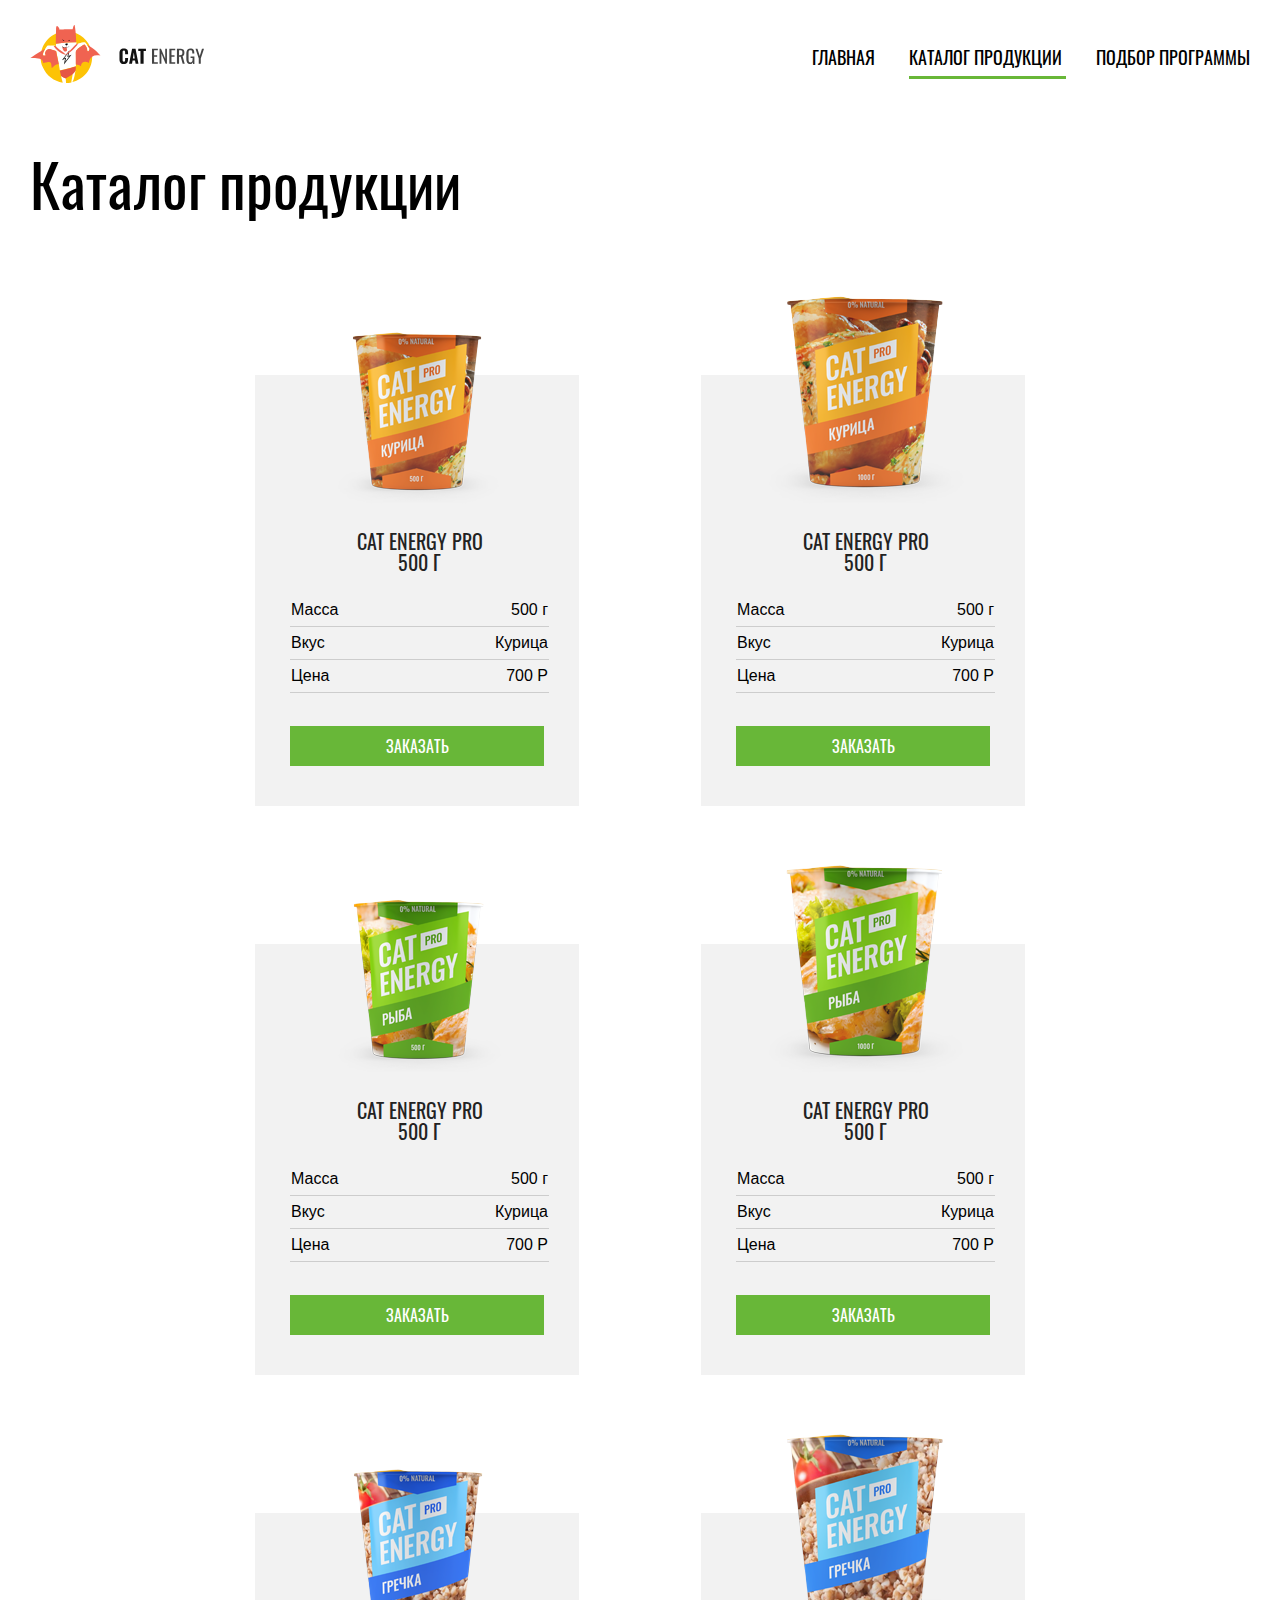
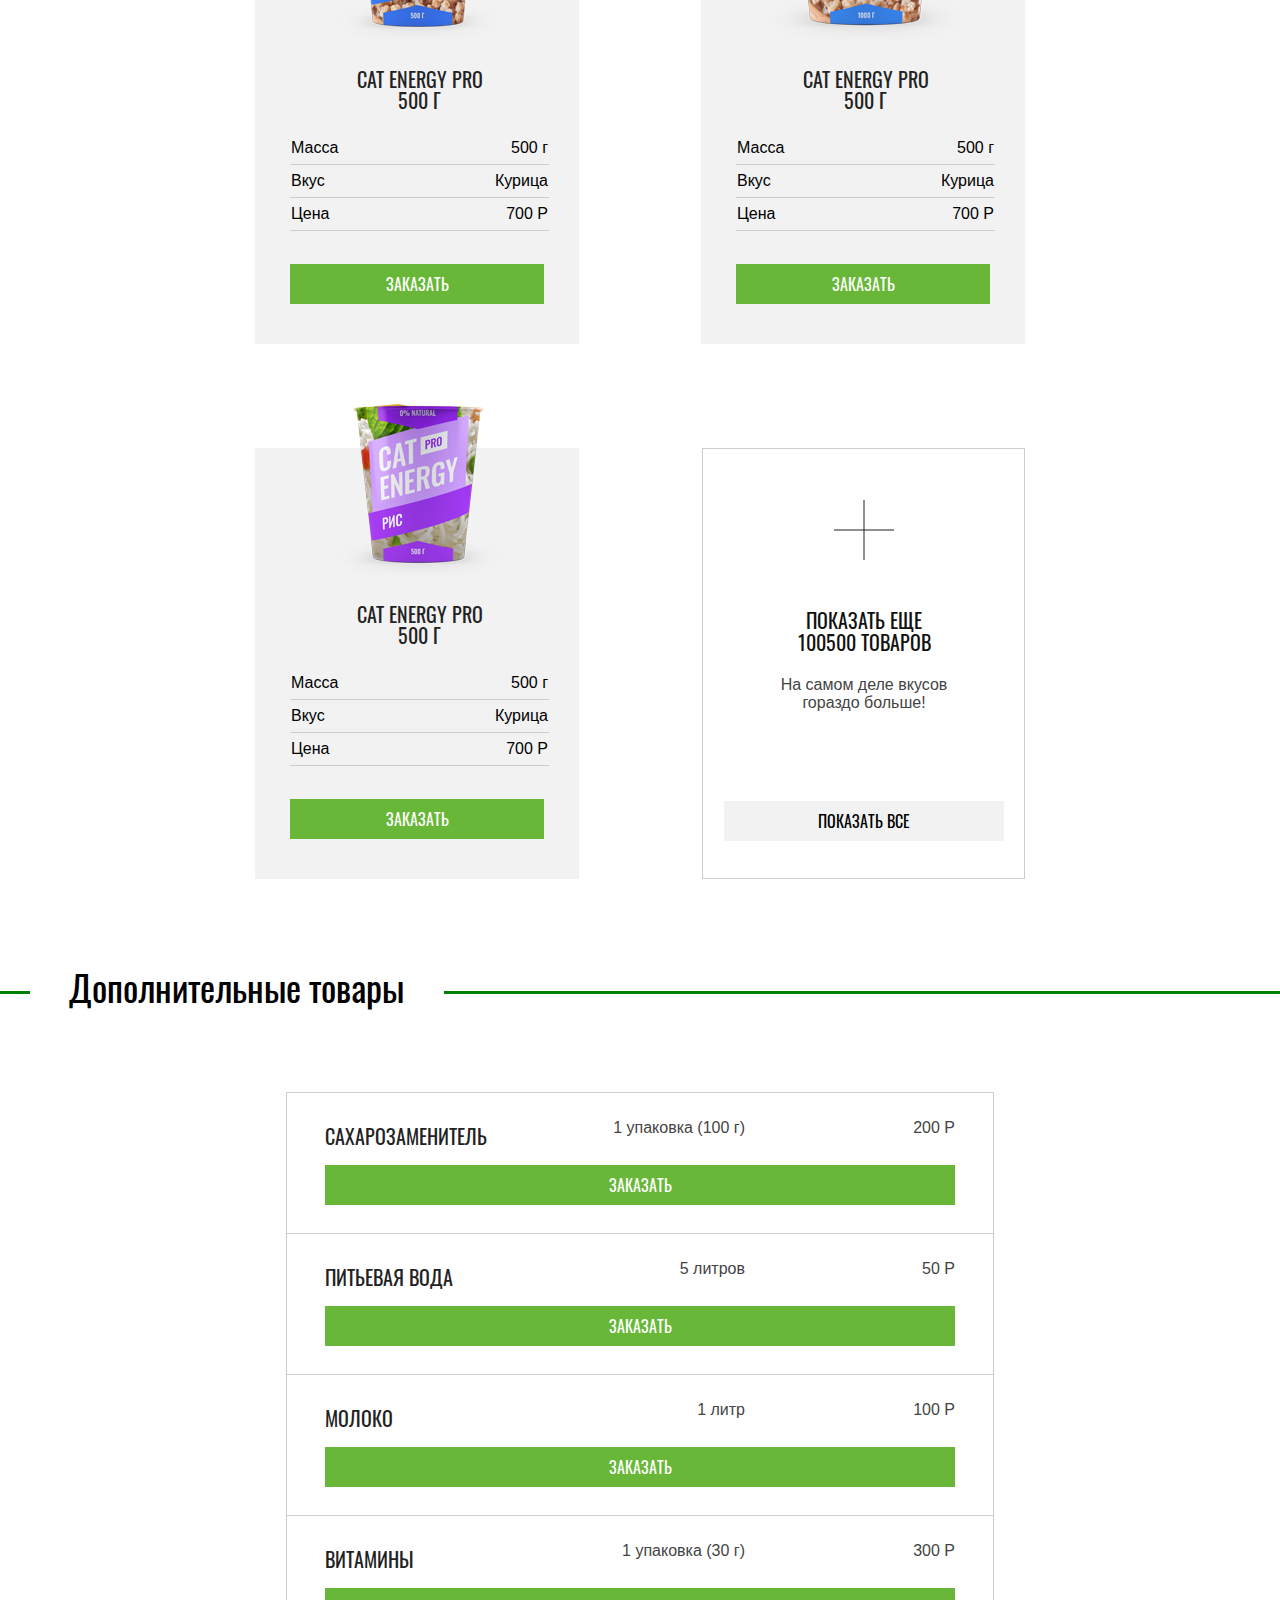
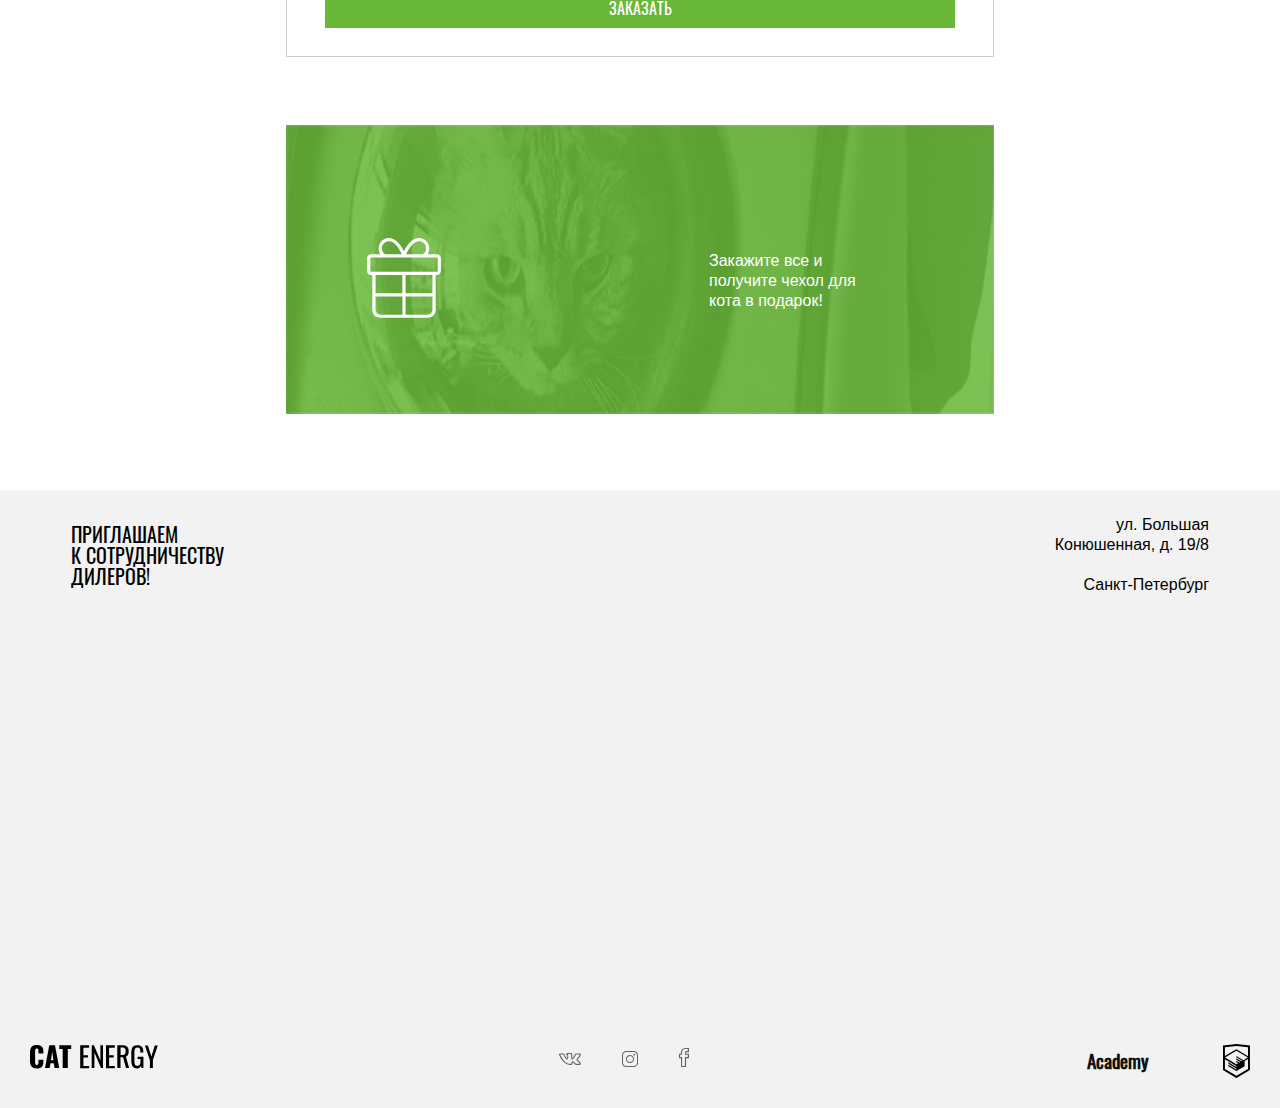
==== commit a095ac13: "edit site" ====
--- a/Catalog.html
+++ b/Catalog.html
@@ -1,22 +1,33 @@
 <!DOCTYPE html>
-<html class="page" lang="ru">
+<html lang="ru">
   <head>
     <meta charset="UTF-8" />
     <meta name="viewport" content="width=device-width, initial-scale=1.0" />
     <title>Catalog</title>
     <link rel="preconnect" href="https://fonts.gstatic.com" />
-    <link href="https://fonts.googleapis.com/css2?family=Oswald&display=swap" rel="stylesheet" />
-    <link href="/CatEnergy/css/normalize.css" rel="stylesheet" />
-    <link href="/CatEnergy/css/Catalogstyle.css" rel="stylesheet" />
+    <link href="/css/normalize.css" rel="stylesheet" />
+    <link href="/css/Catalogstyle.css" rel="stylesheet" />
   </head>
 
-  <body class="page__body">
+  <body>
     <div class="wrapper">
       <header class="header">
         <div class="header__container">
           <div class="header__wrapper main-nav--closed">
-            <a class="header__logo" href="/CatEnergy/index.html">
-              <img src="/CatEnergy/img/logo-mobile.svg" style="width: 227px" alt="Кэт-энерджи" />
+            <a class="header__logo header__logo-ico" href="/index.html">
+              <picture>
+                <source media="(min-width: 1300px)" srcset="/img/logo-desktop.svg" />
+                <source media="(min-width: 768px)" srcset="/img/logo-tablet.svg" />
+                <img src="/img/logo1-mobile.svg" alt="Кэт-энерджи" />
+              </picture>
+             <!--  <img src="/img/logo-desktop.svg" style="width: 227px" alt="Кэт-энерджи" /> -->
+            </a>
+            <a class="header__logo header__logo-ico2" href="/index.html">
+              <picture>
+                <source media="(max-width: 767px)" srcset="/img/logo2-mobile.svg" />
+                <img src="/img/logo2-mobile.svg" alt="Кэт-энерджи" />
+              </picture>
+             <!--  <img src="/img/logo-desktop.svg" style="width: 227px" alt="Кэт-энерджи" /> -->
             </a>
             <button class="header__toggle" type="button">
               <span class="visually-hidden">Открыть меню </span>
@@ -27,9 +38,9 @@
             <div class="main-nav__wrapper">
               <ul class="main-nav__list site-list">
                 <!-- main-nav__list для позиционир site-list для эл-ов меню-->
-                <li class="site-list__item"><a href="/CatEnergy/index.html">ГЛАВНАЯ</a></li>
-                <li class="site-list__item site-list__item--active"><a href="/CatEnergy/Catalog.html"> каталог продукции</a></li>
-                <li class="site-list__item"><a href="/CatEnergy/Form.html"> подбор программы </a></li>
+                <li class="site-list__item"><a href="/index.html">ГЛАВНАЯ</a></li>
+                <li class="site-list__item site-list__item--active"><a href="/Catalog.html"> каталог продукции</a></li>
+                <li class="site-list__item"><a href="Form.html"> подбор программы </a></li>
               </ul>
             </div>
           </nav>
@@ -46,17 +57,17 @@
                   <picture>
                     <source
                       media="(min-width: 1300px)"
-                      srcset="/CatEnergy/img/chicken-small-desktop@1x.png 1x, /CatEnergy/img/chicken-small-desktop@2x.png 2x"
+                      srcset="/img/chicken-small-desktop@1x.png 1x, /img/chicken-small-desktop@2x.png 2x"
                     />
                     <source
                       media="(min-width: 768px)"
-                      srcset="/CatEnergy/img/chicken-small-tablet@1x.png 1x, /CatEnergy/img/chicken-small-tablet@2x.png 2x"
+                      srcset="/img/chicken-small-tablet@1x.png 1x, /img/chicken-small-tablet@2x.png 2x"
                     />
                     <source
                       media="(max-width: 767px)"
-                      srcset="/CatEnergy/img/chicken-small-mobile@1x.jpg 1x, /CatEnergy/img/chicken-small-mobile@2x.jpg 2x"
-                    />
-                    <img class="product__img" src="/CatEnergy/img/chicken-small-desktop@1x.png" alt="" />
+                      srcset="/img/chicken-small-mobile@1x.jpg 1x, /img/chicken-small-mobile@2x.jpg 2x"
+                    />
+                    <img class="product__img" src="/img/chicken-small-desktop@1x.png" alt="" />
                   </picture>
                 </div>
                 <div class="productCard__frame">
@@ -88,17 +99,17 @@
                   <picture>
                     <source
                       media="(min-width: 1300px)"
-                      srcset="/CatEnergy/img/chicken-big-desktop@1x.png 1x, /CatEnergy/img/chicken-big-desktop@2x.png 2x"
+                      srcset="/img/chicken-big-desktop@1x.png 1x, /img/chicken-big-desktop@2x.png 2x"
                     />
                     <source
                       media="(min-width: 768px)"
-                      srcset="/CatEnergy/img/chicken-big-tablet@1x.png 1x, /CatEnergy/img/chicken-big-tablet@2x.png 2x"
+                      srcset="/img/chicken-big-tablet@1x.png 1x, /img/chicken-big-tablet@2x.png 2x"
                     />
                     <source
                       media="(max-width: 767px)"
-                      srcset="/CatEnergy/img/chicken-big-mobile@1x.jpg 1x, /CatEnergy/img/chicken-big-mobile@2x.jpg 2x"
-                    />
-                    <img src="/CatEnergy/img/chicken-big-desktop@1x.png" alt="" />
+                      srcset="/img/chicken-big-mobile@1x.jpg 1x, /img/chicken-big-mobile@2x.jpg 2x"
+                    />
+                    <img src="/img/chicken-big-desktop@1x.png" alt="" />
                   </picture>
                 </div>
                 <div class="productCard__frame">
@@ -130,17 +141,17 @@
                   <picture>
                     <source
                       media="(min-width: 1300px)"
-                      srcset="/CatEnergy/img/fish-small-desktop@1x.png 1x, /CatEnergy/img/fish-small-desktop@2x.png 2x"
+                      srcset="/img/fish-small-desktop@1x.png 1x, /img/fish-small-desktop@2x.png 2x"
                     />
                     <source
                       media="(min-width: 768px)"
-                      srcset="/CatEnergy/img/fish-small-tablet@1x.png 1x, /CatEnergy/img/fish-small-tablet@2x.png 2x"
+                      srcset="/img/fish-small-tablet@1x.png 1x, /img/fish-small-tablet@2x.png 2x"
                     />
                     <source
                       media="(max-width: 767px)"
-                      srcset="/CatEnergy/img/fish-small-mobile@1x.jpg 1x, /CatEnergy/img/fish-small-mobile@2x.jpg 2x"
-                    />
-                    <img src="/CatEnergy/img/fish-small-desktop@1x.png" alt="" />
+                      srcset="/img/fish-small-mobile@1x.jpg 1x, /img/fish-small-mobile@2x.jpg 2x"
+                    />
+                    <img src="/img/fish-small-desktop@1x.png" alt="" />
                   </picture>
                 </div>
                 <div class="productCard__frame">
@@ -172,17 +183,52 @@
                   <picture>
                     <source
                       media="(min-width: 1300px)"
-                      srcset="/CatEnergy/img/fish-big-desktop@1x.png 1x, /CatEnergy/img/fish-big-desktop@2x.png 2x"
+                      srcset="/img/fish-big-desktop@1x.png 1x, /img/fish-big-desktop@2x.png 2x"
+                    />
+                    <source media="(min-width: 768px)" srcset="/img/fish-big-tablet@1x.png 1x, /img/fish-big-tablet@2x.png 2x" />
+                    <source media="(max-width: 767px)" srcset="/img/fish-big-mobile@1x.jpg 1x, /img/fish-big-mobile@2x.jpg 2x" />
+                    <img src="/img/fish-big-desktop@1x.png" alt="" />
+                  </picture>
+                </div>
+                <div class="productCard__frame">
+                  <h2 class="productCard__title">Cat Energy PRO 500 г</h2>
+                  <table>
+                    <tr>
+                      <th>Масса</th>
+                      <td>500 г</td>
+                    </tr>
+                    <tr>
+                      <th>Вкус</th>
+                      <td>Курица</td>
+                    </tr>
+                    <tr>
+                      <th>Цена</th>
+                      <td>700 Р</td>
+                    </tr>
+                  </table>
+                </div>
+                <div class="productCard__container">
+                  <form action="Form.html" method="GET">
+                    <button class="productCard__button button" type="submit">заказать</button>
+                  </form>
+                </div>
+              </div>
+              <div class="productCard">
+                <div class="productCard__img">
+                  <picture>
+                    <source
+                      media="(min-width: 1300px)"
+                      srcset="/img/buckwheat-small-desktop@1x.png 1x, /img/buckwheat-small-desktop@2x.png 2x"
                     />
                     <source
                       media="(min-width: 768px)"
-                      srcset="/CatEnergy/img/fish-big-tablet@1x.png 1x, /CatEnergy/img/fish-big-tablet@2x.png 2x"
+                      srcset="/img/buckwheat-small-tablet@1x.png 1x, /img/buckwheat-small-tablet@2x.png 2x"
                     />
                     <source
                       media="(max-width: 767px)"
-                      srcset="/CatEnergy/img/fish-big-mobile@1x.jpg 1x, /CatEnergy/img/fish-big-mobile@2x.jpg 2x"
-                    />
-                    <img src="/CatEnergy/img/fish-big-desktop@1x.png" alt="" />
+                      srcset="/img/buckwheat-small-mobile@1x.jpg 1x, /img/buckwheat-small-mobile@2x.jpg 2x"
+                    />
+                    <img src="/img/buckwheat-small-desktop@1x.png" alt="" />
                   </picture>
                 </div>
                 <div class="productCard__frame">
@@ -213,17 +259,58 @@
                   <picture>
                     <source
                       media="(min-width: 1300px)"
-                      srcset="/CatEnergy/img/buckwheat-small-desktop@1x.png 1x, /CatEnergy/img/buckwheat-small-desktop@2x.png 2x"
+                      srcset="/img/buckwheat-big-desktop@1x.png 1x, /img/buckwheat-big-desktop@2x.png 2x"
                     />
                     <source
                       media="(min-width: 768px)"
-                      srcset="/CatEnergy/img/buckwheat-small-tablet@1x.png 1x, /CatEnergy/img/buckwheat-small-tablet@2x.png 2x"
+                      srcset="/img/buckwheat-big-tablet@1x.png 1x, /img/buckwheat-big-tablet@2x.png 2x"
                     />
                     <source
                       media="(max-width: 767px)"
-                      srcset="/CatEnergy/img/buckwheat-small-mobile@1x.jpg 1x, /CatEnergy/img/buckwheat-small-mobile@2x.jpg 2x"
-                    />
-                    <img src="/CatEnergy/img/buckwheat-small-desktop@1x.png" alt="" />
+                      srcset="/img/buckwheat-big-mobile@1x.jpg 1x, /img/buckwheat-big-mobile@2x.jpg 2x"
+                    />
+                    <img src="/img/buckwheat-big-desktop@1x.png" alt="" />
+                  </picture>
+                </div>
+                <div class="productCard__frame">
+                  <h2 class="productCard__title">Cat Energy PRO 500 г</h2>
+                  <table class="productCard__table">
+                    <tr>
+                      <th>Масса</th>
+                      <td>500 г</td>
+                    </tr>
+                    <tr>
+                      <th>Вкус</th>
+                      <td>Курица</td>
+                    </tr>
+                    <tr>
+                      <th>Цена</th>
+                      <td>700 Р</td>
+                    </tr>
+                  </table>
+                </div>
+                <div class="productCard__container">
+                  <form action="Form.html" method="GET">
+                    <button class="productCard__button button" type="submit">заказать</button>
+                  </form>
+                </div>
+              </div>
+              <div class="productCard">
+                <div class="productCard__img">
+                  <picture>
+                    <source
+                      media="(min-width: 1300px)"
+                      srcset="/img/rice-small-desktop@1x.png 1x, /img/rice-small-desktop@2x.png 2x"
+                    />
+                    <source
+                      media="(min-width: 768px)"
+                      srcset="/img/rice-small-tablet@1x.png 1x, /img/rice-small-tablet@2x.png 2x"
+                    />
+                    <source
+                      media="(max-width: 767px)"
+                      srcset="/img/rice-small-mobile@1x.jpg 1x, /img/rice-small-mobile@2x.jpg 2x"
+                    />
+                    <img src="/img/rice-small-desktop@1x.png" alt="" />
                   </picture>
                 </div>
                 <div class="productCard__frame">
@@ -249,95 +336,18 @@
                   </form>
                 </div>
               </div>
-              <div class="productCard">
-                <div class="productCard__img">
-                  <picture>
-                    <source
-                      media="(min-width: 1300px)"
-                      srcset="/CatEnergy/img/buckwheat-big-desktop@1x.png 1x, /CatEnergy/img/buckwheat-big-desktop@2x.png 2x"
-                    />
-                    <source
-                      media="(min-width: 768px)"
-                      srcset="/CatEnergy/img/buckwheat-big-tablet@1x.png 1x, /CatEnergy/img/buckwheat-big-tablet@2x.png 2x"
-                    />
-                    <source
-                      media="(max-width: 767px)"
-                      srcset="/CatEnergy/img/buckwheat-big-mobile@1x.jpg 1x, /CatEnergy/img/buckwheat-big-mobile@2x.jpg 2x"
-                    />
-                    <img src="/CatEnergy/img/buckwheat-big-desktop@1x.png" alt="" />
-                  </picture>
-                </div>
-                <div class="productCard__frame">
-                  <h2 class="productCard__title">Cat Energy PRO 500 г</h2>
-                  <table class="productCard__table">
-                    <tr>
-                      <th>Масса</th>
-                      <td>500 г</td>
-                    </tr>
-                    <tr>
-                      <th>Вкус</th>
-                      <td>Курица</td>
-                    </tr>
-                    <tr>
-                      <th>Цена</th>
-                      <td>700 Р</td>
-                    </tr>
-                  </table>
-                </div>
-                <div class="productCard__container">
-                  <form action="Form.html" method="GET">
-                    <button class="productCard__button button" type="submit">заказать</button>
-                  </form>
-                </div>
-              </div>
-              <div class="productCard">
-                <div class="productCard__img">
-                  <picture>
-                    <source
-                      media="(min-width: 1300px)"
-                      srcset="/CatEnergy/img/rice-small-desktop@1x.png 1x, /CatEnergy/img/rice-small-desktop@2x.png 2x"
-                    />
-                    <source
-                      media="(min-width: 768px)"
-                      srcset="/CatEnergy/img/rice-small-tablet@1x.png 1x, /CatEnergy/img/rice-small-tablet@2x.png 2x"
-                    />
-                    <source
-                      media="(max-width: 767px)"
-                      srcset="/CatEnergy/img/rice-small-mobile@1x.jpg 1x, /CatEnergy/img/rice-small-mobile@2x.jpg 2x"
-                    />
-                    <img src="/CatEnergy/img/rice-small-desktop@1x.png" alt="" />
-                  </picture>
-                </div>
-                <div class="productCard__frame">
-                  <h2 class="productCard__title">Cat Energy PRO 500 г</h2>
-                  <table>
-                    <tr>
-                      <th>Масса</th>
-                      <td>500 г</td>
-                    </tr>
-                    <tr>
-                      <th>Вкус</th>
-                      <td>Курица</td>
-                    </tr>
-                    <tr>
-                      <th>Цена</th>
-                      <td>700 Р</td>
-                    </tr>
-                  </table>
-                </div>
-                <div class="productCard__container">
-                  <form action="Form.html" method="GET">
-                    <button class="productCard__button button" type="submit">заказать</button>
-                  </form>
-                </div>
-              </div>
               <div class="lastCard">
+                <!-- productCard__frame-last -->
                 <div class="lastCard__box">
+                  <!-- productCard__last -->
                   <div class="lastCard__plus">
-                    <img src="/CatEnergy/img/icon-plus.svg" alt="" />
+                    <!-- productCard__last-plus -->
+                    <img src="/img/icon-plus.svg" alt="" />
                   </div>
                   <h2 class="lastCard__title">Показать еще 100500 товаров</h2>
+                  <!-- productCard__title -->
                   <p class="lastCard__text">На самом деле вкусов гораздо больше!</p>
+                  <!-- productCard__text -->
                   <button class="lastCard__button button" type="button">Показать все</button>
                 </div>
               </div>
@@ -357,6 +367,7 @@
           <div class="additionalGoods__wrapper">
             <div class="additionalGoods__container">
               <div class="additionalGoods__block">
+
                 <div class="additionalGoods__row">
                   <div class="additionalGoods__product">
                     <h3 class="additionalGoods__name">Сахарозаменитель</h3>
@@ -400,11 +411,10 @@
                     <button class="additionalGoods__button button" type="submit">заказать</button>
                   </form>
                 </div>
+
               </div>
               <div class="additionalGoods__promo">
-                <svg
-                  class="additionalGoods__icon"
-                  width="80"
+                <svg  class="additionalGoods__icon" width="80"
                   height="80"
                   version="1.1"
                   id="Layer_1"
@@ -444,18 +454,15 @@
                 дилеров!
               </h2>
               <div class="invitation__text-div">
-                <p>Площадь Революции</p>
-                <p class="invitation__text">Красноярск</p>
+                <p>ул. Большая  </p>
+                <p class="invitation__text">Конюшенная, д. 19/8</p>
+                <p>Санкт-Петербург</p>
               </div>
             </div>
             <div class="invitation__map">
-              <script
-                type="text/javascript"
-                charset="utf-8"
-                async
-                src="https://api-maps.yandex.ru/services/constructor/1.0/js/?um=constructor%3A452dbc38730a913aa5d3930e5462f9c29b3d256caca895e3567325ccea1163ea&amp;width=100%&amp;height=400&amp;lang=ru_RU&amp;scroll=true"
-              ></script>
-              <!--  <img class="invitation__map" src="/img/bg-map-desktop@1x.png" alt="" /> -->
+              <script src="https://api-maps.yandex.ru/2.0/?load=package.full&lang=ru-RU" type="text/javascript"></script>
+              <div id="map"></div>
+
             </div>
           </div>
         </section>
@@ -463,7 +470,7 @@
         <footer class="footer">
           <div class="footer__container">
             <div class="footer__logo">
-              <a href="/CatEnergy/index.html">
+              <a href="/index.html">
                 <svg class="logo__svg" width="130" height="25">
                   <g>
                     <path
@@ -534,7 +541,7 @@
             </div>
             <div class="footer__develop">
               <a class="develop__link" href="">
-                <h3 class="develop__title">HTML Academy</h3>
+                <h3 class="develop__title">Academy</h3>
                 <svg class="develop__logo" width="27" height="34">
                   <path
                     d="M13.62,0.017L13.472,0L0,1.412v24.661l13.472,8.017l13.43-7.99l0.042-0.026V1.412L13.62,0.017z M25.019,12.127L13.495,5.334 l-0.001-0.104L13.407,5.28l-0.088-0.056v0.109L1.925,12.118V3.147l11.547-1.212l11.547,1.212V12.127z M13.405,6.787L24.923,13.5 l-4.479,2.64l-7.093-4.221l-0.013,1.415l5.904,3.513l-0.86,0.507l-5.031-2.992l-0.013,1.415l3.827,2.275l-0.782,0.523l-3.032-1.787 l-0.013,1.413l1.852,1.091l-1.8,1.081L2.034,13.622L13.405,6.787z M1.925,15.127l11.411,6.791l0.015,1.044l-7.941-4.728L5.395,19.65 l7.979,4.796l0.017,1.076l-7.972-4.741l-0.013,1.415l8.021,4.821l0.045,0.026l8.143-4.872v-1.268l-0.011-0.148v-3.761l3.415-2.036 v10.02L13.472,31.85L1.925,24.979V15.127z"
@@ -551,8 +558,11 @@
       </main>
     </div>
 
-    <script src="/CatEnergy/js/MobileMenu.js"></script>
-    <script src="/CatEnergy/js/click.js"></script>
-    <script src="/CatEnergy/js/onscroll.js"></script>
+    <script src="/js/MobileMenu.js"></script>
+    <script src="/js/click.js"></script>
+    <script src="/js/onscroll.js"></script>
+    <script src="/js/ymap.js" type="text/javascript"></script>
+
+
   </body>
 </html>
--- a/css/Catalogstyle.css
+++ b/css/Catalogstyle.css
@@ -0,0 +1,2 @@
+@font-face{font-family:"Oswald";font-style:normal;font-weight:400;src:local(""),url("../fonts/oswald-v36-latin_cyrillic-regular.woff2") format("woff2"),url("../fonts/oswald-v36-latin_cyrillic-regular.woff") format("woff")}html{-webkit-box-sizing:border-box;box-sizing:border-box}*,*::after,*::before{-webkit-box-sizing:border-box;box-sizing:border-box}body{height:100vh;font-family:"Oswald";font-style:normal;font-weight:normal;font-size:16px;line-height:27px;color:#000000;background-color:#ffffff}img{max-width:100%;height:auto}:active,:hover,:focus{outline:0;outline-offset:0}@-webkit-keyframes bounce{0%{-webkit-transform:translateY(-50px);transform:translateY(-50px)}}@keyframes bounce{0%{-webkit-transform:translateY(-50px);transform:translateY(-50px)}}.visually-hidden{position:absolute;width:1px;height:1px;margin:-1px;border:0;padding:0;white-space:nowrap;-webkit-clip-path:inset(100%);clip-path:inset(100%);clip:rect(0 0 0 0);overflow:hidden}.button{padding:10px 53px;width:168px;height:40px;color:#ffffff;background:#68b738;border:none;font-style:normal;font-weight:normal;font-size:16px;line-height:20px;text-transform:uppercase;cursor:pointer}.button:hover{background:#5eaa2f}.button:active{color:rgba(255,255,255,0.3)}.up-button{position:fixed;z-index:2;padding:0;bottom:75px;right:20px;width:64px;height:64px;font-size:36px;font-weight:bold;text-align:center;vertical-align:middle;border:5px solid;border-radius:50%;display:none;cursor:pointer;background-color:rgba(255,255,255,0.8);border-color:#473c8d}.up-button:hover{color:rgba(71,60,141,0.8);background-color:rgba(255,255,255,0.5);border-color:rgba(71,60,141,0.8)}.shown{display:inline-block}.wrapper{margin:0 auto;max-width:1440px;color:#000000}@media (min-width: 768px){.header{border:none}}.header__container{display:-webkit-box;display:-ms-flexbox;display:flex;-ms-flex-wrap:nowrap;flex-wrap:nowrap;-webkit-box-pack:justify;-ms-flex-pack:justify;justify-content:space-between}@media (max-width: 767px){.header__container{display:block;margin:0;border-bottom:1px solid #cdcdcd;-webkit-box-align:center;-ms-flex-align:center;align-items:center}}@media (min-width: 768px){.header__container{margin-top:25px}}@media (min-width: 1300px){.header__container{margin:0 110px}}.header__wrapper{width:100%;height:65px;position:relative;display:-webkit-box;display:-ms-flexbox;display:flex}@media (max-width: 767px){.header__wrapper{-webkit-box-align:center;-ms-flex-align:center;align-items:center;padding-left:20px;height:65px}}@media (min-width: 768px){.header__wrapper{height:54px;padding-left:30px}}@media (min-width: 1300px){.header__wrapper{padding-left:0px;margin-top:50px}}@media (min-width: 768px){.header__logo-ico{width:174px;height:52px}}@media (min-width: 1300px){.header__logo-ico{width:202px;height:60px}}@media (max-width: 767px){.header__logo-ico{width:34px;height:38px;margin-right:auto}}.header__logo-ico2{display:none}@media (max-width: 767px){.header__logo-ico2{display:block;width:101px;height:18px;margin-right:43%}}.header__logo img:hover{opacity:0.8}.header__logo img:active{opacity:0.6}.header__toggle{position:absolute;top:50%;margin-top:-25px;right:0;width:70px;height:50px;background-color:#ffffff;opacity:0.7;cursor:pointer;border:none}.header__toggle:hover,.header__toggle:active{background-color:rgba(246,246,246,0.808)}@media (min-width: 768px){.header__toggle{display:none}}.main-nav--closed .header__toggle::before{content:"";position:absolute;top:17px;right:15px;width:36px;height:2px;background-color:#000000;-webkit-box-shadow:0 8px 0 0 #000,0 16px 0 0 #000;box-shadow:0 8px 0 0 #000,0 16px 0 0 #000}.main-nav--closed .header__toggle:active::before{background-color:rgba(0,0,0,0.3);-webkit-box-shadow:0 8px 0 0 rgba(0,0,0,0.3),0 16px 0 0 rgba(0,0,0,0.3);box-shadow:0 8px 0 0 rgba(0,0,0,0.3),0 16px 0 0 rgba(0,0,0,0.3)}.main-nav--opened .header__toggle{top:50%;margin-top:-25px;right:0}.main-nav--opened .header__toggle::before,.main-nav--opened .header__toggle::after{content:"";position:absolute;top:24px;left:18px;width:36px;height:2px;background-color:#000000}.main-nav--opened .header__toggle::before{-webkit-transform:rotate(45deg);transform:rotate(45deg)}.main-nav--opened .header__toggle::after{-webkit-transform:rotate(-45deg);transform:rotate(-45deg)}.main-nav--opened .header__toggle:hover,.main-nav--opened .header__toggle:active{background-color:rgba(246,246,246,0.808)}.main-nav--opened .header__toggle:active::before,.main-nav--opened .header__toggle:active::after{background-color:rgba(0,0,0,0.3)}.main-nav{display:-webkit-box;display:-ms-flexbox;display:flex;height:auto;opacity:1;-webkit-transition:height 0.5s, opacity 0.2s;transition:height 0.5s, opacity 0.2s}@media (max-width: 767px){.main-nav{visibility:hidden;height:0;opacity:0;-webkit-transition:height 0.5s, opacity 0.2s;transition:height 0.5s, opacity 0.2s}}@media (min-width: 768px){.main-nav{margin-right:30px}}@media (min-width: 1300px){.main-nav{margin:0;margin-top:50px}}.mobile-menu--show{display:-webkit-box;display:-ms-flexbox;display:flex;visibility:visible;-webkit-transition:height 0.5s, opacity 1s;transition:height 0.5s, opacity 1s;height:194px;opacity:1}.mobile-menu--show a:hover{opacity:0.7}@media (max-width: 767px){.main-nav__wrapper{width:100%}}.main-nav__list{margin:0;padding:0;list-style:none;width:100%;-webkit-box-pack:justify;-ms-flex-pack:justify;justify-content:space-between}@media (min-width: 768px){.main-nav__list{display:-webkit-box;display:-ms-flexbox;display:flex}}@media (min-width: 768px){.site-list{display:-webkit-box;display:-ms-flexbox;display:flex}}.site-list a{position:relative;display:-webkit-box;display:-ms-flexbox;display:flex;height:66px;-webkit-box-pack:center;-ms-flex-pack:center;justify-content:center;-webkit-box-align:center;-ms-flex-align:center;align-items:center;font-style:normal;font-weight:500;font-size:20px;line-height:20px;color:#000000;text-align:center;text-transform:uppercase;text-decoration:none;white-space:nowrap;border-top:1px solid #e6e6e6;border-bottom:1px solid #e6e6e6;margin:-1px 0}.site-list a:hover{opacity:0.6}.site-list a:active{opacity:0.3}.site-list a:last-child{border-bottom:none}@media (min-width: 768px){.site-list a{border-top:none;border-bottom:none;height:66px;padding:12px 34px 12px 0;font-style:normal;font-weight:normal;font-size:18px;line-height:24px;color:#000000}}@media (min-width: 1300px){.site-list a{height:66px;padding:12px 21px;color:#111111;font-style:normal;font-weight:normal;font-size:20px;line-height:30px;margin:0}}@media (min-width: 768px){.site-list__item:hover{opacity:0.7}.site-list__item:last-child{margin-right:0}.site-list__item:last-child a{padding-right:0}.site-list__item--active{position:relative}.site-list__item--active:hover{opacity:0.6}.site-list__item--active::after{content:"";border-bottom:3px solid #68b738;position:absolute;right:30px;bottom:10px;left:0px}}@media (min-width: 1300px){.site-list__item{margin-right:0}.site-list__item a{padding-right:0}.site-list__item--active:hover{opacity:0.8}.site-list__item--active::after{border-bottom:3px solid #68b738;right:0px;left:22px}}@media (min-width: 768px){.productCatalog__wrapper{margin:0 30px}}@media (min-width: 1300px){.productCatalog__wrapper{max-width:1700px;margin:0}}@media (min-width: 768px){.productCatalog__container{max-width:770px;margin:auto;display:-webkit-box;display:-ms-flexbox;display:flex;-ms-flex-wrap:wrap;flex-wrap:wrap;-webkit-box-pack:justify;-ms-flex-pack:justify;justify-content:space-between}}@media (min-width: 1300px){.productCatalog__container{max-width:none;display:-webkit-box;display:-ms-flexbox;display:flex;-webkit-box-pack:justify;-ms-flex-pack:justify;justify-content:space-between;margin:84px 30px 75px 110px}}.productCatalog__title{font-style:normal;font-weight:normal;font-size:36px;line-height:36px;margin:34px 20px;color:#000000}@media (min-width: 768px){.productCatalog__title{margin:64px 30px 83px;font-size:60px;line-height:60px}}@media (min-width: 1300px){.productCatalog__title{margin:75px 110px 85px;font-size:60px;line-height:60px}}.productCard{display:-webkit-box;display:-ms-flexbox;display:flex;-ms-flex-wrap:wrap;flex-wrap:wrap;-webkit-box-pack:center;-ms-flex-pack:center;justify-content:center;border-top:1px solid #cdcdcd}@media (max-width: 767px){.productCard{margin:0 20px}}@media (min-width: 768px){.productCard{width:324px;display:-webkit-box;display:-ms-flexbox;display:flex;-webkit-box-orient:vertical;-webkit-box-direction:normal;-ms-flex-direction:column;flex-direction:column;margin-bottom:59px;background:linear-gradient(to top, #f2f2f2 431px, #fff 80px);border:none}}@media (min-width: 1300px){.productCard{width:245px;-ms-flex-wrap:nowrap;flex-wrap:nowrap;display:-webkit-box;display:-ms-flexbox;display:flex;-webkit-box-orient:vertical;-webkit-box-direction:normal;-ms-flex-direction:column;flex-direction:column;margin-right:80px;margin-bottom:63px;background:linear-gradient(to top, #f2f2f2 431px, #fff 80px)}}.lastCard{border-top:1px solid #cdcdcd;border-bottom:1px solid #cdcdcd}@media (min-width: 768px){.lastCard{width:323px;display:-webkit-box;display:-ms-flexbox;display:flex;margin-bottom:59px;margin-top:auto;border:1px solid #cdcdcd}}@media (min-width: 1300px){.lastCard{width:243px;display:-webkit-box;display:-ms-flexbox;display:flex;margin-right:79px;margin-bottom:63px}}.lastCard__box{margin:0px 20px 0px 21px;display:-webkit-box;display:-ms-flexbox;display:flex;-ms-flex-wrap:wrap;flex-wrap:wrap;-webkit-box-pack:center;-ms-flex-pack:center;justify-content:center;-webkit-box-orient:vertical;-webkit-box-direction:normal;-ms-flex-direction:column;flex-direction:column}@media (min-width: 768px){.lastCard__box{display:block;height:429px}}@media (min-width: 1300px){.lastCard__box{width:169px;margin:0 auto;height:431px}}.lastCard__button{width:100%;margin:21px 0px 25px 0px;background:#f2f2f2;font-size:16px;color:#444444;line-height:0px}@media (min-width: 768px){.lastCard__button{background-color:#f2f2f2;color:#000000;margin:0px;margin-bottom:40px;width:100%}}@media (min-width: 1300px){.lastCard__button{padding:8px;margin:0px;margin-bottom:38px}}.lastCard__plus{margin:25px auto 0px;width:30px}@media (min-width: 768px){.lastCard__plus{width:60px;height:60px;margin:51px auto 49px}}.lastCard__title{font-family:Oswald;font-style:normal;font-weight:normal;font-size:16px;line-height:20px;text-align:center;text-transform:uppercase;color:#111111;margin:0;margin-top:23px}@media (min-width: 768px){.lastCard__title{margin:0 auto;font-size:20px;line-height:22px;width:134px}}.lastCard__text{font-family:Arial;font-style:normal;font-weight:normal;font-size:16px;line-height:18px;text-align:center;color:#444444;margin:0;margin-top:23px}@media (min-width: 768px){.lastCard__text{margin:23px 48px 89px 48px;display:inline-block}}@media (min-width: 1300px){.lastCard__text{margin:23px 0 89px}}.productCard__wrapper{width:auto}.productCard__frame{margin:auto}@media (min-width: 768px){.productCard__frame{display:-webkit-box;display:-ms-flexbox;display:flex;-webkit-box-orient:vertical;-webkit-box-direction:normal;-ms-flex-direction:column;flex-direction:column;text-align:center;margin:20px 30px 0 35px}}.productCard__img{display:-webkit-box;display:-ms-flexbox;display:flex;-webkit-box-align:center;-ms-flex-align:center;align-items:center;min-width:140px;margin:auto}@media (min-width: 768px){.productCard__img{margin:0 auto;margin-top:auto}}.productCard__title{font-style:normal;font-weight:normal;font-size:16px;line-height:20px;width:75px}@media (min-width: 768px){.productCard__title{width:145px;margin:auto;margin-bottom:21px;font-family:Oswald;font-style:normal;font-weight:normal;font-size:20px;line-height:21px;text-align:center;text-transform:uppercase;color:#222222}}table{font-family:Arial;font-style:normal;font-weight:400;font-size:12px;line-height:16px;border-collapse:collapse;width:100%}@media (min-width: 768px){table{border-collapse:collapse;width:100%;font-size:16px;line-height:16px}}th{border:none;text-align:left}@media (min-width: 768px){th{font-weight:400;padding-top:8px;border-bottom:1px solid #cdcdcd;text-align:left;padding-bottom:8px}}td{border:none;padding-top:2px;padding-bottom:2px;text-align:right}@media (min-width: 768px){td{border-bottom:1px solid #cdcdcd;padding-top:8px;padding-bottom:8px;text-align:right}}.productCard__container{width:100%;margin:13px 0 33px 0}@media (min-width: 768px){.productCard__container{padding:0 35px;width:auto;margin:0}}.productCard__button{width:100%}@media (min-width: 768px){.productCard__button{margin:33px auto 40px}}@media (min-width: 1300px){.productCard__button{margin:33px auto 40px}}.title{position:relative;height:100%}@media (min-width: 768px){.title{margin:65px 0 86px}}@media (min-width: 1300px){.title{margin:69px 0 94px}}.title__box{font-size:24px;line-height:26px;width:224px}@media (min-width: 768px){.title__box{width:auto;margin-left:30px}}@media (min-width: 1300px){.title__box{margin-left:70px}}.title__text{font-style:normal;font-weight:normal;font-size:24px;line-height:26px;text-align:left;margin:0;padding-left:21px;padding-right:22px;display:inline-block;background-color:#ffffff;white-space:nowrap;position:absolute;top:50%;margin-top:-12px}@media (min-width: 768px){.title__text{top:auto;font-size:36px;line-height:36px;padding-left:39px;padding-right:40px;margin-top:-34px}}@media (min-width: 1300px){.title__text{padding:0 40px}}.title__line{border-top:3px solid green;position:relative;z-index:-1;top:-12px;left:0}@media (max-width: 767px){.additionalGoods__title{height:90px}}.additionalGoods__title .title__line{border-top:3px solid green;position:relative;z-index:-1;top:48px;left:0}@media (min-width: 768px){.additionalGoods__title .title__line{top:-12px}}@media (min-width: 1300px){.additionalGoods__wrapper{max-width:1700px;margin:auto}}@media (min-width: 768px){.additionalGoods__container{margin:0 30px}}@media (min-width: 1300px){.additionalGoods__container{display:-webkit-box;display:-ms-flexbox;display:flex;-webkit-box-pack:justify;-ms-flex-pack:justify;justify-content:space-between;margin:85px 110px}}@media (max-width: 767px){.additionalGoods__block{width:100%;margin:auto;display:-webkit-box;display:-ms-flexbox;display:flex;-ms-flex-wrap:wrap;flex-wrap:wrap;-webkit-box-pack:center;-ms-flex-pack:center;justify-content:center}}@media (min-width: 768px){.additionalGoods__block{max-width:708px;width:100%;margin:auto}}@media (min-width: 1300px){.additionalGoods__block{max-width:896px;width:100%}}@media (max-width: 767px){.additionalGoods__row{border-bottom:1px solid #cdcdcd;border-top:1px solid #cdcdcd;width:100%;margin:0 20px;margin-bottom:-1px}}@media (min-width: 768px){.additionalGoods__row{display:block;text-align:center;padding:0 38px;border:1px solid #cdcdcd;margin-bottom:-1px}}@media (min-width: 1300px){.additionalGoods__row{display:-webkit-box;display:-ms-flexbox;display:flex;-webkit-box-pack:justify;-ms-flex-pack:justify;justify-content:space-between;-webkit-box-align:center;-ms-flex-align:center;align-items:center;padding:0;border:0;border-bottom:1px solid #cdcdcd;border-top:1px solid #cdcdcd;height:72px}}.additionalGoods__product{display:-webkit-box;display:-ms-flexbox;display:flex;-webkit-box-align:center;-ms-flex-align:center;align-items:center;min-height:72px;-ms-flex-wrap:wrap;flex-wrap:wrap;-webkit-box-pack:justify;-ms-flex-pack:justify;justify-content:space-between}@media (min-width: 768px){.additionalGoods__product{-ms-flex-wrap:nowrap;flex-wrap:nowrap}}@media (min-width: 1300px){.additionalGoods__product{display:-webkit-box;display:-ms-flexbox;display:flex;-webkit-box-pack:justify;-ms-flex-pack:justify;justify-content:space-between}}.additionalGoods__name{font-style:normal;font-weight:normal;text-transform:uppercase;color:#222222;font-size:16px;line-height:16px;width:100%;margin:0;margin-top:13px}@media (min-width: 768px){.additionalGoods__name{font-size:20px;line-height:20px;text-align:left}}@media (min-width: 1300px){.additionalGoods__name{margin:0}}.additionalGoods__price,.additionalGoods__packing{font-family:Arial;font-style:normal;font-weight:normal;font-size:16px;line-height:20px;color:#444444;margin:13px 0 15px 0}@media (min-width: 768px){.additionalGoods__price,.additionalGoods__packing{text-align:right;min-width:210px}}@media (min-width: 1300px){.additionalGoods__price,.additionalGoods__packing{margin:0;min-width:140px;text-align:left}}@media (min-width: 1300px){.additionalGoods__price{margin-left:100px;min-width:50px}}.additionalGoods__button{padding:8px 26px;font-family:Oswald;font-style:normal;font-weight:normal;font-size:16px;line-height:20px;width:100%;margin-bottom:19px}@media (min-width: 768px){.additionalGoods__button{margin-bottom:28px}}@media (min-width: 1300px){.additionalGoods__button{padding:8px;min-width:244px;width:244px;height:40px;margin:0}}.additionalGoods__promo{height:289px;background-image:url(/img/gift-photo-mobile@1x.jpg);background-repeat:no-repeat;background-size:cover;text-align:center}@media (max-width: 767px){.additionalGoods__promo{display:-webkit-box;display:-ms-flexbox;display:flex;-webkit-box-orient:vertical;-webkit-box-direction:normal;-ms-flex-direction:column;flex-direction:column;-webkit-box-align:center;-ms-flex-align:center;align-items:center;-webkit-box-pack:center;-ms-flex-pack:center;justify-content:center;margin:39px 20px 35px 20px}}@media (min-width: 768px){.additionalGoods__promo{max-width:708px;-webkit-box-align:center;-ms-flex-align:center;align-items:center;display:-webkit-box;display:-ms-flexbox;display:flex;margin:auto;margin-top:69px;background-image:url(/img/gift-photo-tablet@1x.jpg);background-repeat:no-repeat;background-size:auto;background-size:100% 100%;text-align:left}}@media (min-width: 1300px){.additionalGoods__promo{min-width:245px;display:block;width:245px;height:288px;background-image:url(/img/gift-photo-desktop@1x.jpg);background-repeat:no-repeat;background-size:cover;text-align:center;margin:0;margin-left:79px}}.additionalGoods__icon{fill:#ffffff;margin:58px 0}@media (min-width: 768px){.additionalGoods__icon{margin:67px 0px 50px 78px}}@media (min-width: 1300px){.additionalGoods__icon{margin:40px 81px 46px 86px}}.additionalGoods__text{margin:20px 10px;display:inline-block;font-family:Arial;font-style:normal;font-weight:normal;font-size:16px;line-height:20px;color:#ffffff;text-align:center}@media (min-width: 768px){.additionalGoods__text{width:161px;text-align:left;margin:81px 124px 59px 265px}}@media (min-width: 1300px){.additionalGoods__text{margin:23px 43px 42px 43px;text-align:center}}.invitation__map{margin:0;height:400px;width:100%}#map{width:100%;height:400px}.invitation__wrapper{margin:0 auto;position:relative;background:#f2f2f2}.invitation__contacts{display:-webkit-box;display:-ms-flexbox;display:flex;-webkit-box-pack:justify;-ms-flex-pack:justify;justify-content:space-between;margin:0 28px;-webkit-box-align:center;-ms-flex-align:center;align-items:center;height:110px}@media (min-width: 768px){.invitation__contacts{background:#f2f2f2;padding:65px 71px 58px 71px;margin:0;margin-top:76px}}@media (min-width: 1300px){.invitation__contacts{display:-webkit-box;display:-ms-flexbox;display:flex;-webkit-box-pack:justify;-ms-flex-pack:justify;justify-content:space-between;height:201px;width:570px;position:absolute;top:50%;margin-top:-100px;left:110px;padding:62px 89px 52px 76px;background:#ffffff;border:1px solid #ddd;z-index:1;-webkit-box-shadow:-1px -1px 24px 0px rgba(50,50,50,0.5);box-shadow:-1px -1px 24px 0px rgba(50,50,50,0.5)}}.invitation__title{min-width:140px;margin:0;font-family:Oswald;font-style:normal;font-weight:normal;font-size:16px;line-height:18px;text-transform:uppercase}@media (min-width: 768px){.invitation__title{min-width:180px;font-style:normal;font-weight:normal;font-size:20px;line-height:21px;font-family:Oswald}}@media (min-width: 1300px){.invitation__title{font-family:Oswald;font-style:normal;font-weight:400;font-size:20px;line-height:21px;min-width:180px;margin:0}}.invitation__text-div{margin:0}.invitation__text-div p{font-family:Arial;font-weight:normal;font-size:14px;line-height:20px;font-style:normal;margin:0}@media (min-width: 768px){.invitation__text-div{min-width:140px}.invitation__text-div p{font-style:normal;font-weight:normal;font-size:16px;line-height:20px;font-family:Arial;text-align:right}.invitation__text-div .invitation__text{margin-bottom:20px}}@media (min-width: 1300px){.invitation__text-div{font-family:Arial;font-style:normal;font-weight:normal;font-size:16px;line-height:20px;text-align:right}}.footer{background-color:#f2f2f2}@media (min-width: 1300px){.footer{height:149px;margin:0;display:-webkit-box;display:-ms-flexbox;display:flex;-webkit-box-pack:justify;-ms-flex-pack:justify;justify-content:space-between}}.footer__container{text-align:center;margin:0 20px;min-width:204px}@media (min-width: 768px){.footer__container{display:-webkit-box;display:-ms-flexbox;display:flex;-webkit-box-pack:justify;-ms-flex-pack:justify;justify-content:space-between;-webkit-box-align:center;-ms-flex-align:center;align-items:center;margin:0 30px}}@media (min-width: 1300px){.footer__container{margin:57px 110px 58px 110px;width:100%}}.footer__logo{border-bottom:1px solid #d9d9d9;display:-webkit-box;display:-ms-flexbox;display:flex;-webkit-box-align:center;-ms-flex-align:center;align-items:center;-webkit-box-pack:center;-ms-flex-pack:center;justify-content:center;min-height:95px}@media (min-width: 768px){.footer__logo{border:none}}.footer__logo:hover{opacity:0.6}.footer__logo:active{opacity:0.4}.footer__social{border-bottom:1px solid #d9d9d9}@media (min-width: 768px){.footer__social{border:none}}.footer__wrapper{display:-webkit-box;display:-ms-flexbox;display:flex;-webkit-box-pack:justify;-ms-flex-pack:justify;justify-content:space-between;-webkit-box-align:center;-ms-flex-align:center;align-items:center;margin:auto;height:65px;width:130px}.footer__wrapper a{text-decoration:none}@media (min-width: 768px){.footer__wrapper{margin:0;min-width:129px}}.footer__develop{display:-webkit-box;display:-ms-flexbox;display:flex;-webkit-box-pack:justify;-ms-flex-pack:justify;justify-content:space-between;margin:0 auto;-webkit-box-align:center;-ms-flex-align:center;align-items:center;margin-bottom:22px;max-width:281px}@media (min-width: 768px){.footer__develop{margin:0;min-width:163px}}.footer__icon{fill:#666}.footer__icon:hover,.footer__icon:active{fill:#68b738}.develop__link{display:-webkit-box;display:-ms-flexbox;display:flex;-webkit-box-pack:justify;-ms-flex-pack:justify;justify-content:space-between;-webkit-box-align:center;-ms-flex-align:center;align-items:center;width:100%;text-decoration:none;color:#111}.develop__link:hover,.develop__link:active{fill:#68b738;color:#68b738}
+/*# sourceMappingURL=Catalogstyle.css.map */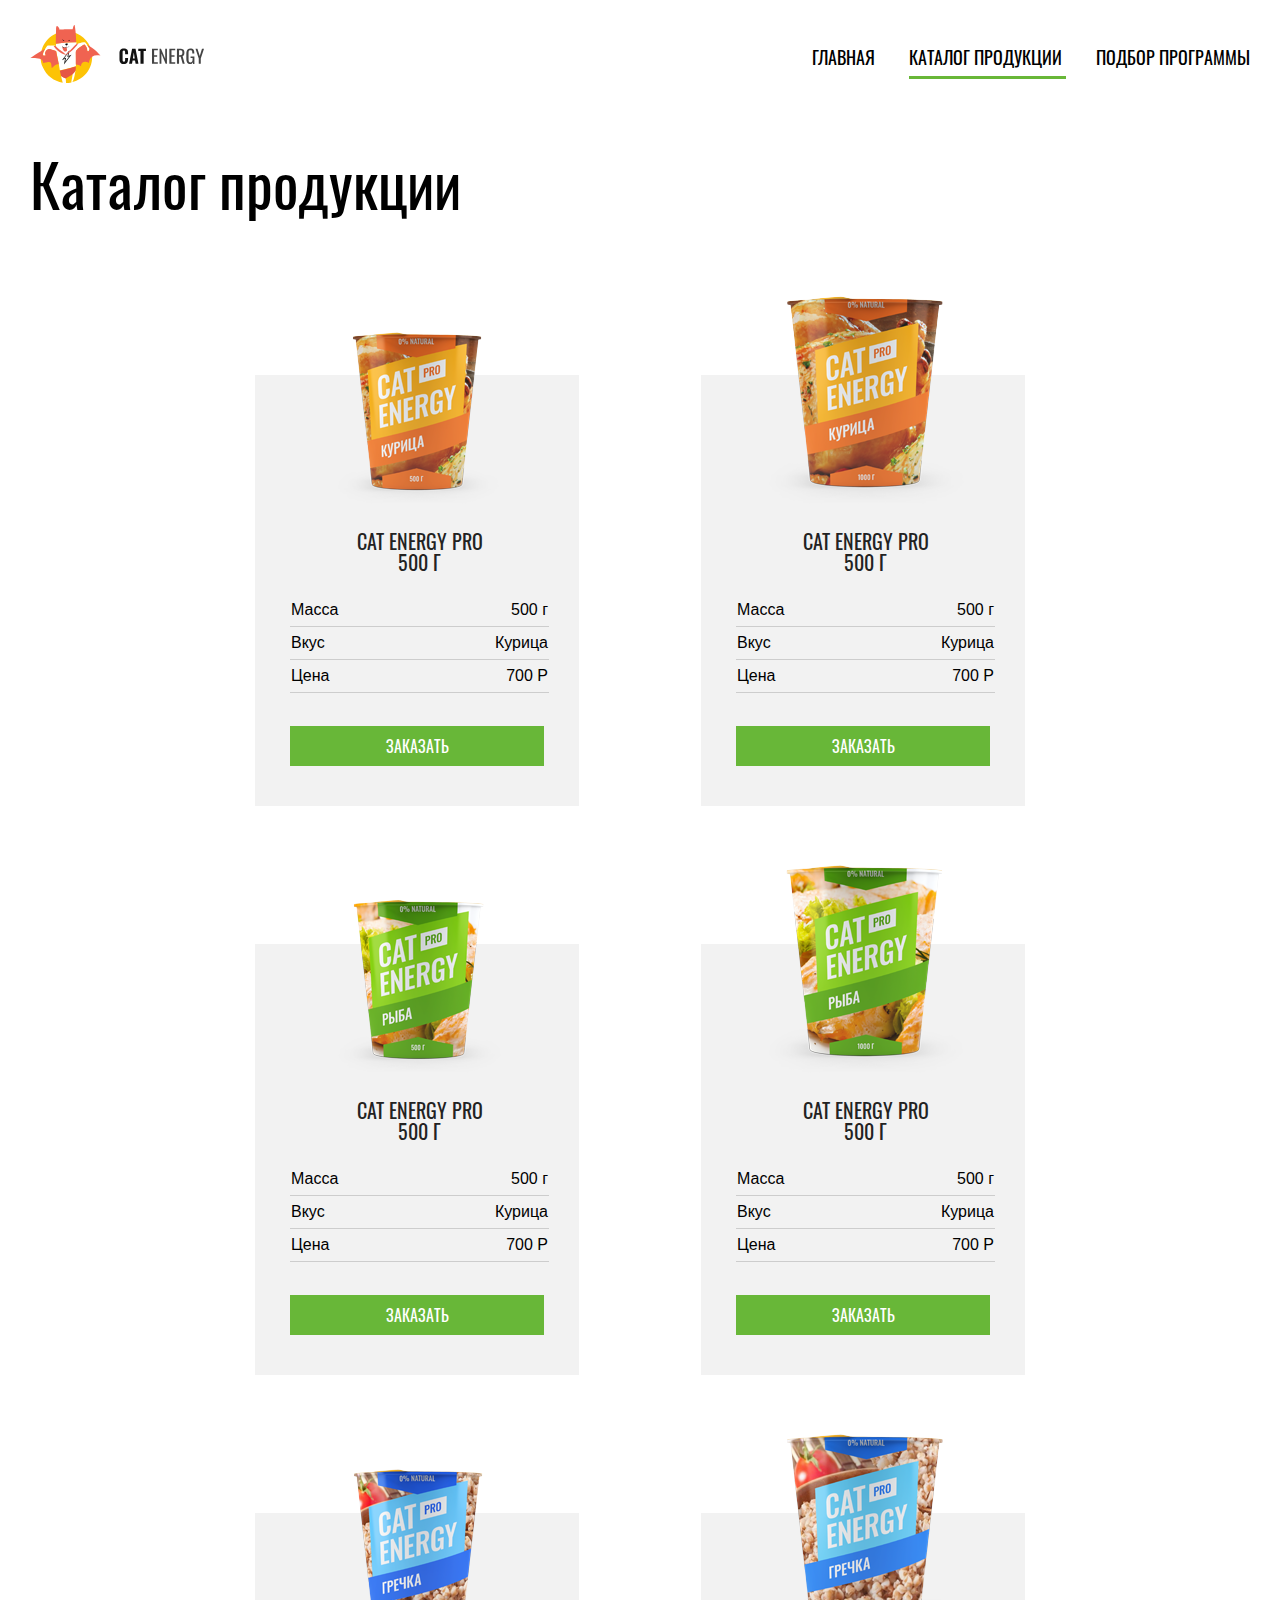
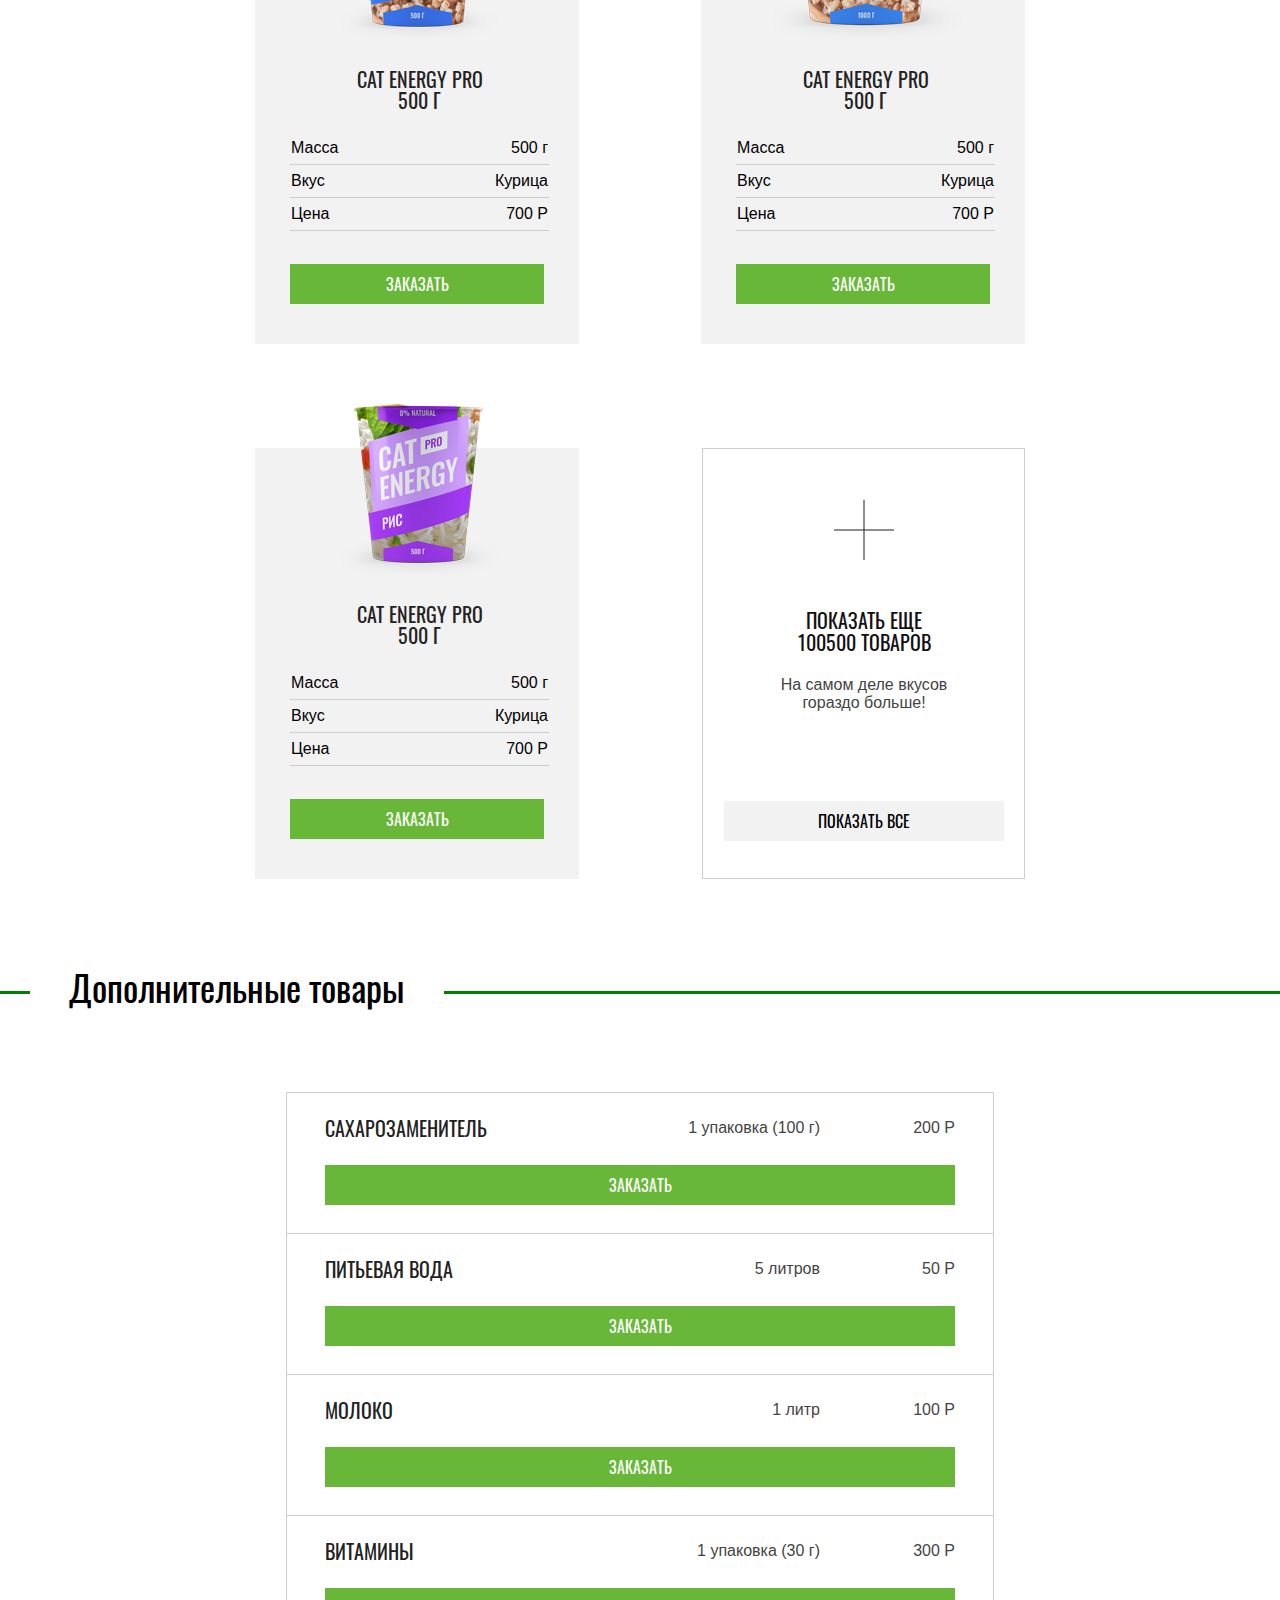
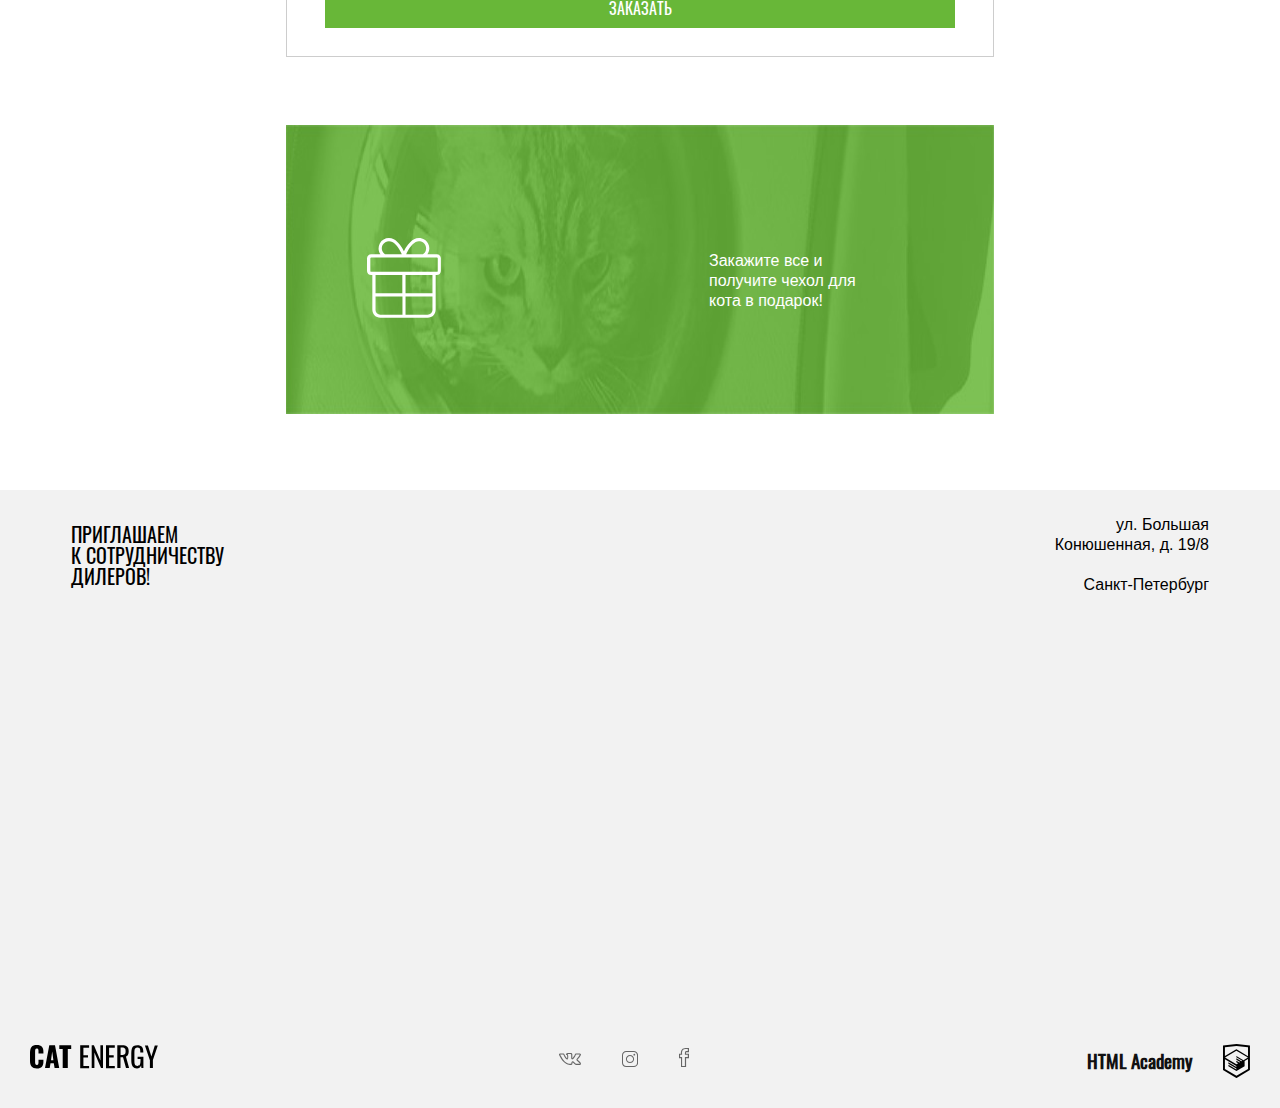
==== commit 5cffbe29: "HTML Academy" ====
--- a/Catalog.html
+++ b/Catalog.html
@@ -5,8 +5,8 @@
     <meta name="viewport" content="width=device-width, initial-scale=1.0" />
     <title>Catalog</title>
     <link rel="preconnect" href="https://fonts.gstatic.com" />
-    <link href="/css/normalize.css" rel="stylesheet" />
-    <link href="/css/Catalogstyle.css" rel="stylesheet" />
+    <link href="css/normalize.css" rel="stylesheet" />
+    <link href="css/Catalogstyle.css" rel="stylesheet" />
   </head>
 
   <body>
@@ -14,18 +14,18 @@
       <header class="header">
         <div class="header__container">
           <div class="header__wrapper main-nav--closed">
-            <a class="header__logo header__logo-ico" href="/index.html">
+            <a class="header__logo header__logo-ico" href="index.html">
               <picture>
-                <source media="(min-width: 1300px)" srcset="/img/logo-desktop.svg" />
-                <source media="(min-width: 768px)" srcset="/img/logo-tablet.svg" />
-                <img src="/img/logo1-mobile.svg" alt="Кэт-энерджи" />
+                <source media="(min-width: 1300px)" srcset="img/logo-desktop.svg" />
+                <source media="(min-width: 768px)" srcset="img/logo-tablet.svg" />
+                <img src="img/logo1-mobile.svg" alt="Кэт-энерджи" />
               </picture>
              <!--  <img src="/img/logo-desktop.svg" style="width: 227px" alt="Кэт-энерджи" /> -->
             </a>
-            <a class="header__logo header__logo-ico2" href="/index.html">
+            <a class="header__logo header__logo-ico2" href="index.html">
               <picture>
-                <source media="(max-width: 767px)" srcset="/img/logo2-mobile.svg" />
-                <img src="/img/logo2-mobile.svg" alt="Кэт-энерджи" />
+                <source media="(max-width: 767px)" srcset="img/logo2-mobile.svg" />
+                <img src="img/logo2-mobile.svg" alt="Кэт-энерджи" />
               </picture>
              <!--  <img src="/img/logo-desktop.svg" style="width: 227px" alt="Кэт-энерджи" /> -->
             </a>
@@ -38,8 +38,8 @@
             <div class="main-nav__wrapper">
               <ul class="main-nav__list site-list">
                 <!-- main-nav__list для позиционир site-list для эл-ов меню-->
-                <li class="site-list__item"><a href="/index.html">ГЛАВНАЯ</a></li>
-                <li class="site-list__item site-list__item--active"><a href="/Catalog.html"> каталог продукции</a></li>
+                <li class="site-list__item"><a href="index.html">ГЛАВНАЯ</a></li>
+                <li class="site-list__item site-list__item--active"><a href="Catalog.html"> каталог продукции</a></li>
                 <li class="site-list__item"><a href="Form.html"> подбор программы </a></li>
               </ul>
             </div>
@@ -57,17 +57,17 @@
                   <picture>
                     <source
                       media="(min-width: 1300px)"
-                      srcset="/img/chicken-small-desktop@1x.png 1x, /img/chicken-small-desktop@2x.png 2x"
+                      srcset="img/chicken-small-desktop@1x.png 1x, img/chicken-small-desktop@2x.png 2x"
                     />
                     <source
                       media="(min-width: 768px)"
-                      srcset="/img/chicken-small-tablet@1x.png 1x, /img/chicken-small-tablet@2x.png 2x"
+                      srcset="img/chicken-small-tablet@1x.png 1x, img/chicken-small-tablet@2x.png 2x"
                     />
                     <source
                       media="(max-width: 767px)"
-                      srcset="/img/chicken-small-mobile@1x.jpg 1x, /img/chicken-small-mobile@2x.jpg 2x"
-                    />
-                    <img class="product__img" src="/img/chicken-small-desktop@1x.png" alt="" />
+                      srcset="img/chicken-small-mobile@1x.jpg 1x, img/chicken-small-mobile@2x.jpg 2x"
+                    />
+                    <img class="product__img" src="img/chicken-small-desktop@1x.png" alt="" />
                   </picture>
                 </div>
                 <div class="productCard__frame">
@@ -99,17 +99,17 @@
                   <picture>
                     <source
                       media="(min-width: 1300px)"
-                      srcset="/img/chicken-big-desktop@1x.png 1x, /img/chicken-big-desktop@2x.png 2x"
+                      srcset="img/chicken-big-desktop@1x.png 1x, img/chicken-big-desktop@2x.png 2x"
                     />
                     <source
                       media="(min-width: 768px)"
-                      srcset="/img/chicken-big-tablet@1x.png 1x, /img/chicken-big-tablet@2x.png 2x"
+                      srcset="img/chicken-big-tablet@1x.png 1x, img/chicken-big-tablet@2x.png 2x"
                     />
                     <source
                       media="(max-width: 767px)"
-                      srcset="/img/chicken-big-mobile@1x.jpg 1x, /img/chicken-big-mobile@2x.jpg 2x"
-                    />
-                    <img src="/img/chicken-big-desktop@1x.png" alt="" />
+                      srcset="img/chicken-big-mobile@1x.jpg 1x, img/chicken-big-mobile@2x.jpg 2x"
+                    />
+                    <img src="img/chicken-big-desktop@1x.png" alt="" />
                   </picture>
                 </div>
                 <div class="productCard__frame">
@@ -141,17 +141,17 @@
                   <picture>
                     <source
                       media="(min-width: 1300px)"
-                      srcset="/img/fish-small-desktop@1x.png 1x, /img/fish-small-desktop@2x.png 2x"
+                      srcset="img/fish-small-desktop@1x.png 1x, img/fish-small-desktop@2x.png 2x"
                     />
                     <source
                       media="(min-width: 768px)"
-                      srcset="/img/fish-small-tablet@1x.png 1x, /img/fish-small-tablet@2x.png 2x"
+                      srcset="img/fish-small-tablet@1x.png 1x, img/fish-small-tablet@2x.png 2x"
                     />
                     <source
                       media="(max-width: 767px)"
-                      srcset="/img/fish-small-mobile@1x.jpg 1x, /img/fish-small-mobile@2x.jpg 2x"
-                    />
-                    <img src="/img/fish-small-desktop@1x.png" alt="" />
+                      srcset="img/fish-small-mobile@1x.jpg 1x, img/fish-small-mobile@2x.jpg 2x"
+                    />
+                    <img src="img/fish-small-desktop@1x.png" alt="" />
                   </picture>
                 </div>
                 <div class="productCard__frame">
@@ -183,11 +183,11 @@
                   <picture>
                     <source
                       media="(min-width: 1300px)"
-                      srcset="/img/fish-big-desktop@1x.png 1x, /img/fish-big-desktop@2x.png 2x"
-                    />
-                    <source media="(min-width: 768px)" srcset="/img/fish-big-tablet@1x.png 1x, /img/fish-big-tablet@2x.png 2x" />
-                    <source media="(max-width: 767px)" srcset="/img/fish-big-mobile@1x.jpg 1x, /img/fish-big-mobile@2x.jpg 2x" />
-                    <img src="/img/fish-big-desktop@1x.png" alt="" />
+                      srcset="img/fish-big-desktop@1x.png 1x, img/fish-big-desktop@2x.png 2x"
+                    />
+                    <source media="(min-width: 768px)" srcset="img/fish-big-tablet@1x.png 1x, img/fish-big-tablet@2x.png 2x" />
+                    <source media="(max-width: 767px)" srcset="img/fish-big-mobile@1x.jpg 1x, img/fish-big-mobile@2x.jpg 2x" />
+                    <img src="img/fish-big-desktop@1x.png" alt="" />
                   </picture>
                 </div>
                 <div class="productCard__frame">
@@ -218,17 +218,17 @@
                   <picture>
                     <source
                       media="(min-width: 1300px)"
-                      srcset="/img/buckwheat-small-desktop@1x.png 1x, /img/buckwheat-small-desktop@2x.png 2x"
+                      srcset="img/buckwheat-small-desktop@1x.png 1x, img/buckwheat-small-desktop@2x.png 2x"
                     />
                     <source
                       media="(min-width: 768px)"
-                      srcset="/img/buckwheat-small-tablet@1x.png 1x, /img/buckwheat-small-tablet@2x.png 2x"
+                      srcset="img/buckwheat-small-tablet@1x.png 1x, img/buckwheat-small-tablet@2x.png 2x"
                     />
                     <source
                       media="(max-width: 767px)"
-                      srcset="/img/buckwheat-small-mobile@1x.jpg 1x, /img/buckwheat-small-mobile@2x.jpg 2x"
-                    />
-                    <img src="/img/buckwheat-small-desktop@1x.png" alt="" />
+                      srcset="img/buckwheat-small-mobile@1x.jpg 1x, img/buckwheat-small-mobile@2x.jpg 2x"
+                    />
+                    <img src="img/buckwheat-small-desktop@1x.png" alt="" />
                   </picture>
                 </div>
                 <div class="productCard__frame">
@@ -259,17 +259,17 @@
                   <picture>
                     <source
                       media="(min-width: 1300px)"
-                      srcset="/img/buckwheat-big-desktop@1x.png 1x, /img/buckwheat-big-desktop@2x.png 2x"
+                      srcset="img/buckwheat-big-desktop@1x.png 1x, img/buckwheat-big-desktop@2x.png 2x"
                     />
                     <source
                       media="(min-width: 768px)"
-                      srcset="/img/buckwheat-big-tablet@1x.png 1x, /img/buckwheat-big-tablet@2x.png 2x"
+                      srcset="img/buckwheat-big-tablet@1x.png 1x, img/buckwheat-big-tablet@2x.png 2x"
                     />
                     <source
                       media="(max-width: 767px)"
-                      srcset="/img/buckwheat-big-mobile@1x.jpg 1x, /img/buckwheat-big-mobile@2x.jpg 2x"
-                    />
-                    <img src="/img/buckwheat-big-desktop@1x.png" alt="" />
+                      srcset="img/buckwheat-big-mobile@1x.jpg 1x, img/buckwheat-big-mobile@2x.jpg 2x"
+                    />
+                    <img src="img/buckwheat-big-desktop@1x.png" alt="" />
                   </picture>
                 </div>
                 <div class="productCard__frame">
@@ -300,17 +300,17 @@
                   <picture>
                     <source
                       media="(min-width: 1300px)"
-                      srcset="/img/rice-small-desktop@1x.png 1x, /img/rice-small-desktop@2x.png 2x"
+                      srcset="img/rice-small-desktop@1x.png 1x, img/rice-small-desktop@2x.png 2x"
                     />
                     <source
                       media="(min-width: 768px)"
-                      srcset="/img/rice-small-tablet@1x.png 1x, /img/rice-small-tablet@2x.png 2x"
+                      srcset="img/rice-small-tablet@1x.png 1x, img/rice-small-tablet@2x.png 2x"
                     />
                     <source
                       media="(max-width: 767px)"
-                      srcset="/img/rice-small-mobile@1x.jpg 1x, /img/rice-small-mobile@2x.jpg 2x"
-                    />
-                    <img src="/img/rice-small-desktop@1x.png" alt="" />
+                      srcset="img/rice-small-mobile@1x.jpg 1x, img/rice-small-mobile@2x.jpg 2x"
+                    />
+                    <img src="img/rice-small-desktop@1x.png" alt="" />
                   </picture>
                 </div>
                 <div class="productCard__frame">
@@ -342,7 +342,7 @@
                   <!-- productCard__last -->
                   <div class="lastCard__plus">
                     <!-- productCard__last-plus -->
-                    <img src="/img/icon-plus.svg" alt="" />
+                    <img src="img/icon-plus.svg" alt="" />
                   </div>
                   <h2 class="lastCard__title">Показать еще 100500 товаров</h2>
                   <!-- productCard__title -->
@@ -470,7 +470,7 @@
         <footer class="footer">
           <div class="footer__container">
             <div class="footer__logo">
-              <a href="/index.html">
+              <a href="index.html">
                 <svg class="logo__svg" width="130" height="25">
                   <g>
                     <path
@@ -541,7 +541,7 @@
             </div>
             <div class="footer__develop">
               <a class="develop__link" href="">
-                <h3 class="develop__title">Academy</h3>
+                <h3 class="develop__title">HTML Academy</h3>
                 <svg class="develop__logo" width="27" height="34">
                   <path
                     d="M13.62,0.017L13.472,0L0,1.412v24.661l13.472,8.017l13.43-7.99l0.042-0.026V1.412L13.62,0.017z M25.019,12.127L13.495,5.334 l-0.001-0.104L13.407,5.28l-0.088-0.056v0.109L1.925,12.118V3.147l11.547-1.212l11.547,1.212V12.127z M13.405,6.787L24.923,13.5 l-4.479,2.64l-7.093-4.221l-0.013,1.415l5.904,3.513l-0.86,0.507l-5.031-2.992l-0.013,1.415l3.827,2.275l-0.782,0.523l-3.032-1.787 l-0.013,1.413l1.852,1.091l-1.8,1.081L2.034,13.622L13.405,6.787z M1.925,15.127l11.411,6.791l0.015,1.044l-7.941-4.728L5.395,19.65 l7.979,4.796l0.017,1.076l-7.972-4.741l-0.013,1.415l8.021,4.821l0.045,0.026l8.143-4.872v-1.268l-0.011-0.148v-3.761l3.415-2.036 v10.02L13.472,31.85L1.925,24.979V15.127z"
@@ -558,10 +558,10 @@
       </main>
     </div>
 
-    <script src="/js/MobileMenu.js"></script>
-    <script src="/js/click.js"></script>
-    <script src="/js/onscroll.js"></script>
-    <script src="/js/ymap.js" type="text/javascript"></script>
+    <script src="js/MobileMenu.js"></script>
+    <script src="js/click.js"></script>
+    <script src="js/onscroll.js"></script>
+    <script src="js/ymap.js" type="text/javascript"></script>
 
 
   </body>
--- a/css/Catalogstyle.css
+++ b/css/Catalogstyle.css
@@ -1,2 +1,2 @@
-@font-face{font-family:"Oswald";font-style:normal;font-weight:400;src:local(""),url("../fonts/oswald-v36-latin_cyrillic-regular.woff2") format("woff2"),url("../fonts/oswald-v36-latin_cyrillic-regular.woff") format("woff")}html{-webkit-box-sizing:border-box;box-sizing:border-box}*,*::after,*::before{-webkit-box-sizing:border-box;box-sizing:border-box}body{height:100vh;font-family:"Oswald";font-style:normal;font-weight:normal;font-size:16px;line-height:27px;color:#000000;background-color:#ffffff}img{max-width:100%;height:auto}:active,:hover,:focus{outline:0;outline-offset:0}@-webkit-keyframes bounce{0%{-webkit-transform:translateY(-50px);transform:translateY(-50px)}}@keyframes bounce{0%{-webkit-transform:translateY(-50px);transform:translateY(-50px)}}.visually-hidden{position:absolute;width:1px;height:1px;margin:-1px;border:0;padding:0;white-space:nowrap;-webkit-clip-path:inset(100%);clip-path:inset(100%);clip:rect(0 0 0 0);overflow:hidden}.button{padding:10px 53px;width:168px;height:40px;color:#ffffff;background:#68b738;border:none;font-style:normal;font-weight:normal;font-size:16px;line-height:20px;text-transform:uppercase;cursor:pointer}.button:hover{background:#5eaa2f}.button:active{color:rgba(255,255,255,0.3)}.up-button{position:fixed;z-index:2;padding:0;bottom:75px;right:20px;width:64px;height:64px;font-size:36px;font-weight:bold;text-align:center;vertical-align:middle;border:5px solid;border-radius:50%;display:none;cursor:pointer;background-color:rgba(255,255,255,0.8);border-color:#473c8d}.up-button:hover{color:rgba(71,60,141,0.8);background-color:rgba(255,255,255,0.5);border-color:rgba(71,60,141,0.8)}.shown{display:inline-block}.wrapper{margin:0 auto;max-width:1440px;color:#000000}@media (min-width: 768px){.header{border:none}}.header__container{display:-webkit-box;display:-ms-flexbox;display:flex;-ms-flex-wrap:nowrap;flex-wrap:nowrap;-webkit-box-pack:justify;-ms-flex-pack:justify;justify-content:space-between}@media (max-width: 767px){.header__container{display:block;margin:0;border-bottom:1px solid #cdcdcd;-webkit-box-align:center;-ms-flex-align:center;align-items:center}}@media (min-width: 768px){.header__container{margin-top:25px}}@media (min-width: 1300px){.header__container{margin:0 110px}}.header__wrapper{width:100%;height:65px;position:relative;display:-webkit-box;display:-ms-flexbox;display:flex}@media (max-width: 767px){.header__wrapper{-webkit-box-align:center;-ms-flex-align:center;align-items:center;padding-left:20px;height:65px}}@media (min-width: 768px){.header__wrapper{height:54px;padding-left:30px}}@media (min-width: 1300px){.header__wrapper{padding-left:0px;margin-top:50px}}@media (min-width: 768px){.header__logo-ico{width:174px;height:52px}}@media (min-width: 1300px){.header__logo-ico{width:202px;height:60px}}@media (max-width: 767px){.header__logo-ico{width:34px;height:38px;margin-right:auto}}.header__logo-ico2{display:none}@media (max-width: 767px){.header__logo-ico2{display:block;width:101px;height:18px;margin-right:43%}}.header__logo img:hover{opacity:0.8}.header__logo img:active{opacity:0.6}.header__toggle{position:absolute;top:50%;margin-top:-25px;right:0;width:70px;height:50px;background-color:#ffffff;opacity:0.7;cursor:pointer;border:none}.header__toggle:hover,.header__toggle:active{background-color:rgba(246,246,246,0.808)}@media (min-width: 768px){.header__toggle{display:none}}.main-nav--closed .header__toggle::before{content:"";position:absolute;top:17px;right:15px;width:36px;height:2px;background-color:#000000;-webkit-box-shadow:0 8px 0 0 #000,0 16px 0 0 #000;box-shadow:0 8px 0 0 #000,0 16px 0 0 #000}.main-nav--closed .header__toggle:active::before{background-color:rgba(0,0,0,0.3);-webkit-box-shadow:0 8px 0 0 rgba(0,0,0,0.3),0 16px 0 0 rgba(0,0,0,0.3);box-shadow:0 8px 0 0 rgba(0,0,0,0.3),0 16px 0 0 rgba(0,0,0,0.3)}.main-nav--opened .header__toggle{top:50%;margin-top:-25px;right:0}.main-nav--opened .header__toggle::before,.main-nav--opened .header__toggle::after{content:"";position:absolute;top:24px;left:18px;width:36px;height:2px;background-color:#000000}.main-nav--opened .header__toggle::before{-webkit-transform:rotate(45deg);transform:rotate(45deg)}.main-nav--opened .header__toggle::after{-webkit-transform:rotate(-45deg);transform:rotate(-45deg)}.main-nav--opened .header__toggle:hover,.main-nav--opened .header__toggle:active{background-color:rgba(246,246,246,0.808)}.main-nav--opened .header__toggle:active::before,.main-nav--opened .header__toggle:active::after{background-color:rgba(0,0,0,0.3)}.main-nav{display:-webkit-box;display:-ms-flexbox;display:flex;height:auto;opacity:1;-webkit-transition:height 0.5s, opacity 0.2s;transition:height 0.5s, opacity 0.2s}@media (max-width: 767px){.main-nav{visibility:hidden;height:0;opacity:0;-webkit-transition:height 0.5s, opacity 0.2s;transition:height 0.5s, opacity 0.2s}}@media (min-width: 768px){.main-nav{margin-right:30px}}@media (min-width: 1300px){.main-nav{margin:0;margin-top:50px}}.mobile-menu--show{display:-webkit-box;display:-ms-flexbox;display:flex;visibility:visible;-webkit-transition:height 0.5s, opacity 1s;transition:height 0.5s, opacity 1s;height:194px;opacity:1}.mobile-menu--show a:hover{opacity:0.7}@media (max-width: 767px){.main-nav__wrapper{width:100%}}.main-nav__list{margin:0;padding:0;list-style:none;width:100%;-webkit-box-pack:justify;-ms-flex-pack:justify;justify-content:space-between}@media (min-width: 768px){.main-nav__list{display:-webkit-box;display:-ms-flexbox;display:flex}}@media (min-width: 768px){.site-list{display:-webkit-box;display:-ms-flexbox;display:flex}}.site-list a{position:relative;display:-webkit-box;display:-ms-flexbox;display:flex;height:66px;-webkit-box-pack:center;-ms-flex-pack:center;justify-content:center;-webkit-box-align:center;-ms-flex-align:center;align-items:center;font-style:normal;font-weight:500;font-size:20px;line-height:20px;color:#000000;text-align:center;text-transform:uppercase;text-decoration:none;white-space:nowrap;border-top:1px solid #e6e6e6;border-bottom:1px solid #e6e6e6;margin:-1px 0}.site-list a:hover{opacity:0.6}.site-list a:active{opacity:0.3}.site-list a:last-child{border-bottom:none}@media (min-width: 768px){.site-list a{border-top:none;border-bottom:none;height:66px;padding:12px 34px 12px 0;font-style:normal;font-weight:normal;font-size:18px;line-height:24px;color:#000000}}@media (min-width: 1300px){.site-list a{height:66px;padding:12px 21px;color:#111111;font-style:normal;font-weight:normal;font-size:20px;line-height:30px;margin:0}}@media (min-width: 768px){.site-list__item:hover{opacity:0.7}.site-list__item:last-child{margin-right:0}.site-list__item:last-child a{padding-right:0}.site-list__item--active{position:relative}.site-list__item--active:hover{opacity:0.6}.site-list__item--active::after{content:"";border-bottom:3px solid #68b738;position:absolute;right:30px;bottom:10px;left:0px}}@media (min-width: 1300px){.site-list__item{margin-right:0}.site-list__item a{padding-right:0}.site-list__item--active:hover{opacity:0.8}.site-list__item--active::after{border-bottom:3px solid #68b738;right:0px;left:22px}}@media (min-width: 768px){.productCatalog__wrapper{margin:0 30px}}@media (min-width: 1300px){.productCatalog__wrapper{max-width:1700px;margin:0}}@media (min-width: 768px){.productCatalog__container{max-width:770px;margin:auto;display:-webkit-box;display:-ms-flexbox;display:flex;-ms-flex-wrap:wrap;flex-wrap:wrap;-webkit-box-pack:justify;-ms-flex-pack:justify;justify-content:space-between}}@media (min-width: 1300px){.productCatalog__container{max-width:none;display:-webkit-box;display:-ms-flexbox;display:flex;-webkit-box-pack:justify;-ms-flex-pack:justify;justify-content:space-between;margin:84px 30px 75px 110px}}.productCatalog__title{font-style:normal;font-weight:normal;font-size:36px;line-height:36px;margin:34px 20px;color:#000000}@media (min-width: 768px){.productCatalog__title{margin:64px 30px 83px;font-size:60px;line-height:60px}}@media (min-width: 1300px){.productCatalog__title{margin:75px 110px 85px;font-size:60px;line-height:60px}}.productCard{display:-webkit-box;display:-ms-flexbox;display:flex;-ms-flex-wrap:wrap;flex-wrap:wrap;-webkit-box-pack:center;-ms-flex-pack:center;justify-content:center;border-top:1px solid #cdcdcd}@media (max-width: 767px){.productCard{margin:0 20px}}@media (min-width: 768px){.productCard{width:324px;display:-webkit-box;display:-ms-flexbox;display:flex;-webkit-box-orient:vertical;-webkit-box-direction:normal;-ms-flex-direction:column;flex-direction:column;margin-bottom:59px;background:linear-gradient(to top, #f2f2f2 431px, #fff 80px);border:none}}@media (min-width: 1300px){.productCard{width:245px;-ms-flex-wrap:nowrap;flex-wrap:nowrap;display:-webkit-box;display:-ms-flexbox;display:flex;-webkit-box-orient:vertical;-webkit-box-direction:normal;-ms-flex-direction:column;flex-direction:column;margin-right:80px;margin-bottom:63px;background:linear-gradient(to top, #f2f2f2 431px, #fff 80px)}}.lastCard{border-top:1px solid #cdcdcd;border-bottom:1px solid #cdcdcd}@media (min-width: 768px){.lastCard{width:323px;display:-webkit-box;display:-ms-flexbox;display:flex;margin-bottom:59px;margin-top:auto;border:1px solid #cdcdcd}}@media (min-width: 1300px){.lastCard{width:243px;display:-webkit-box;display:-ms-flexbox;display:flex;margin-right:79px;margin-bottom:63px}}.lastCard__box{margin:0px 20px 0px 21px;display:-webkit-box;display:-ms-flexbox;display:flex;-ms-flex-wrap:wrap;flex-wrap:wrap;-webkit-box-pack:center;-ms-flex-pack:center;justify-content:center;-webkit-box-orient:vertical;-webkit-box-direction:normal;-ms-flex-direction:column;flex-direction:column}@media (min-width: 768px){.lastCard__box{display:block;height:429px}}@media (min-width: 1300px){.lastCard__box{width:169px;margin:0 auto;height:431px}}.lastCard__button{width:100%;margin:21px 0px 25px 0px;background:#f2f2f2;font-size:16px;color:#444444;line-height:0px}@media (min-width: 768px){.lastCard__button{background-color:#f2f2f2;color:#000000;margin:0px;margin-bottom:40px;width:100%}}@media (min-width: 1300px){.lastCard__button{padding:8px;margin:0px;margin-bottom:38px}}.lastCard__plus{margin:25px auto 0px;width:30px}@media (min-width: 768px){.lastCard__plus{width:60px;height:60px;margin:51px auto 49px}}.lastCard__title{font-family:Oswald;font-style:normal;font-weight:normal;font-size:16px;line-height:20px;text-align:center;text-transform:uppercase;color:#111111;margin:0;margin-top:23px}@media (min-width: 768px){.lastCard__title{margin:0 auto;font-size:20px;line-height:22px;width:134px}}.lastCard__text{font-family:Arial;font-style:normal;font-weight:normal;font-size:16px;line-height:18px;text-align:center;color:#444444;margin:0;margin-top:23px}@media (min-width: 768px){.lastCard__text{margin:23px 48px 89px 48px;display:inline-block}}@media (min-width: 1300px){.lastCard__text{margin:23px 0 89px}}.productCard__wrapper{width:auto}.productCard__frame{margin:auto}@media (min-width: 768px){.productCard__frame{display:-webkit-box;display:-ms-flexbox;display:flex;-webkit-box-orient:vertical;-webkit-box-direction:normal;-ms-flex-direction:column;flex-direction:column;text-align:center;margin:20px 30px 0 35px}}.productCard__img{display:-webkit-box;display:-ms-flexbox;display:flex;-webkit-box-align:center;-ms-flex-align:center;align-items:center;min-width:140px;margin:auto}@media (min-width: 768px){.productCard__img{margin:0 auto;margin-top:auto}}.productCard__title{font-style:normal;font-weight:normal;font-size:16px;line-height:20px;width:75px}@media (min-width: 768px){.productCard__title{width:145px;margin:auto;margin-bottom:21px;font-family:Oswald;font-style:normal;font-weight:normal;font-size:20px;line-height:21px;text-align:center;text-transform:uppercase;color:#222222}}table{font-family:Arial;font-style:normal;font-weight:400;font-size:12px;line-height:16px;border-collapse:collapse;width:100%}@media (min-width: 768px){table{border-collapse:collapse;width:100%;font-size:16px;line-height:16px}}th{border:none;text-align:left}@media (min-width: 768px){th{font-weight:400;padding-top:8px;border-bottom:1px solid #cdcdcd;text-align:left;padding-bottom:8px}}td{border:none;padding-top:2px;padding-bottom:2px;text-align:right}@media (min-width: 768px){td{border-bottom:1px solid #cdcdcd;padding-top:8px;padding-bottom:8px;text-align:right}}.productCard__container{width:100%;margin:13px 0 33px 0}@media (min-width: 768px){.productCard__container{padding:0 35px;width:auto;margin:0}}.productCard__button{width:100%}@media (min-width: 768px){.productCard__button{margin:33px auto 40px}}@media (min-width: 1300px){.productCard__button{margin:33px auto 40px}}.title{position:relative;height:100%}@media (min-width: 768px){.title{margin:65px 0 86px}}@media (min-width: 1300px){.title{margin:69px 0 94px}}.title__box{font-size:24px;line-height:26px;width:224px}@media (min-width: 768px){.title__box{width:auto;margin-left:30px}}@media (min-width: 1300px){.title__box{margin-left:70px}}.title__text{font-style:normal;font-weight:normal;font-size:24px;line-height:26px;text-align:left;margin:0;padding-left:21px;padding-right:22px;display:inline-block;background-color:#ffffff;white-space:nowrap;position:absolute;top:50%;margin-top:-12px}@media (min-width: 768px){.title__text{top:auto;font-size:36px;line-height:36px;padding-left:39px;padding-right:40px;margin-top:-34px}}@media (min-width: 1300px){.title__text{padding:0 40px}}.title__line{border-top:3px solid green;position:relative;z-index:-1;top:-12px;left:0}@media (max-width: 767px){.additionalGoods__title{height:90px}}.additionalGoods__title .title__line{border-top:3px solid green;position:relative;z-index:-1;top:48px;left:0}@media (min-width: 768px){.additionalGoods__title .title__line{top:-12px}}@media (min-width: 1300px){.additionalGoods__wrapper{max-width:1700px;margin:auto}}@media (min-width: 768px){.additionalGoods__container{margin:0 30px}}@media (min-width: 1300px){.additionalGoods__container{display:-webkit-box;display:-ms-flexbox;display:flex;-webkit-box-pack:justify;-ms-flex-pack:justify;justify-content:space-between;margin:85px 110px}}@media (max-width: 767px){.additionalGoods__block{width:100%;margin:auto;display:-webkit-box;display:-ms-flexbox;display:flex;-ms-flex-wrap:wrap;flex-wrap:wrap;-webkit-box-pack:center;-ms-flex-pack:center;justify-content:center}}@media (min-width: 768px){.additionalGoods__block{max-width:708px;width:100%;margin:auto}}@media (min-width: 1300px){.additionalGoods__block{max-width:896px;width:100%}}@media (max-width: 767px){.additionalGoods__row{border-bottom:1px solid #cdcdcd;border-top:1px solid #cdcdcd;width:100%;margin:0 20px;margin-bottom:-1px}}@media (min-width: 768px){.additionalGoods__row{display:block;text-align:center;padding:0 38px;border:1px solid #cdcdcd;margin-bottom:-1px}}@media (min-width: 1300px){.additionalGoods__row{display:-webkit-box;display:-ms-flexbox;display:flex;-webkit-box-pack:justify;-ms-flex-pack:justify;justify-content:space-between;-webkit-box-align:center;-ms-flex-align:center;align-items:center;padding:0;border:0;border-bottom:1px solid #cdcdcd;border-top:1px solid #cdcdcd;height:72px}}.additionalGoods__product{display:-webkit-box;display:-ms-flexbox;display:flex;-webkit-box-align:center;-ms-flex-align:center;align-items:center;min-height:72px;-ms-flex-wrap:wrap;flex-wrap:wrap;-webkit-box-pack:justify;-ms-flex-pack:justify;justify-content:space-between}@media (min-width: 768px){.additionalGoods__product{-ms-flex-wrap:nowrap;flex-wrap:nowrap}}@media (min-width: 1300px){.additionalGoods__product{display:-webkit-box;display:-ms-flexbox;display:flex;-webkit-box-pack:justify;-ms-flex-pack:justify;justify-content:space-between}}.additionalGoods__name{font-style:normal;font-weight:normal;text-transform:uppercase;color:#222222;font-size:16px;line-height:16px;width:100%;margin:0;margin-top:13px}@media (min-width: 768px){.additionalGoods__name{font-size:20px;line-height:20px;text-align:left}}@media (min-width: 1300px){.additionalGoods__name{margin:0}}.additionalGoods__price,.additionalGoods__packing{font-family:Arial;font-style:normal;font-weight:normal;font-size:16px;line-height:20px;color:#444444;margin:13px 0 15px 0}@media (min-width: 768px){.additionalGoods__price,.additionalGoods__packing{text-align:right;min-width:210px}}@media (min-width: 1300px){.additionalGoods__price,.additionalGoods__packing{margin:0;min-width:140px;text-align:left}}@media (min-width: 1300px){.additionalGoods__price{margin-left:100px;min-width:50px}}.additionalGoods__button{padding:8px 26px;font-family:Oswald;font-style:normal;font-weight:normal;font-size:16px;line-height:20px;width:100%;margin-bottom:19px}@media (min-width: 768px){.additionalGoods__button{margin-bottom:28px}}@media (min-width: 1300px){.additionalGoods__button{padding:8px;min-width:244px;width:244px;height:40px;margin:0}}.additionalGoods__promo{height:289px;background-image:url(/img/gift-photo-mobile@1x.jpg);background-repeat:no-repeat;background-size:cover;text-align:center}@media (max-width: 767px){.additionalGoods__promo{display:-webkit-box;display:-ms-flexbox;display:flex;-webkit-box-orient:vertical;-webkit-box-direction:normal;-ms-flex-direction:column;flex-direction:column;-webkit-box-align:center;-ms-flex-align:center;align-items:center;-webkit-box-pack:center;-ms-flex-pack:center;justify-content:center;margin:39px 20px 35px 20px}}@media (min-width: 768px){.additionalGoods__promo{max-width:708px;-webkit-box-align:center;-ms-flex-align:center;align-items:center;display:-webkit-box;display:-ms-flexbox;display:flex;margin:auto;margin-top:69px;background-image:url(/img/gift-photo-tablet@1x.jpg);background-repeat:no-repeat;background-size:auto;background-size:100% 100%;text-align:left}}@media (min-width: 1300px){.additionalGoods__promo{min-width:245px;display:block;width:245px;height:288px;background-image:url(/img/gift-photo-desktop@1x.jpg);background-repeat:no-repeat;background-size:cover;text-align:center;margin:0;margin-left:79px}}.additionalGoods__icon{fill:#ffffff;margin:58px 0}@media (min-width: 768px){.additionalGoods__icon{margin:67px 0px 50px 78px}}@media (min-width: 1300px){.additionalGoods__icon{margin:40px 81px 46px 86px}}.additionalGoods__text{margin:20px 10px;display:inline-block;font-family:Arial;font-style:normal;font-weight:normal;font-size:16px;line-height:20px;color:#ffffff;text-align:center}@media (min-width: 768px){.additionalGoods__text{width:161px;text-align:left;margin:81px 124px 59px 265px}}@media (min-width: 1300px){.additionalGoods__text{margin:23px 43px 42px 43px;text-align:center}}.invitation__map{margin:0;height:400px;width:100%}#map{width:100%;height:400px}.invitation__wrapper{margin:0 auto;position:relative;background:#f2f2f2}.invitation__contacts{display:-webkit-box;display:-ms-flexbox;display:flex;-webkit-box-pack:justify;-ms-flex-pack:justify;justify-content:space-between;margin:0 28px;-webkit-box-align:center;-ms-flex-align:center;align-items:center;height:110px}@media (min-width: 768px){.invitation__contacts{background:#f2f2f2;padding:65px 71px 58px 71px;margin:0;margin-top:76px}}@media (min-width: 1300px){.invitation__contacts{display:-webkit-box;display:-ms-flexbox;display:flex;-webkit-box-pack:justify;-ms-flex-pack:justify;justify-content:space-between;height:201px;width:570px;position:absolute;top:50%;margin-top:-100px;left:110px;padding:62px 89px 52px 76px;background:#ffffff;border:1px solid #ddd;z-index:1;-webkit-box-shadow:-1px -1px 24px 0px rgba(50,50,50,0.5);box-shadow:-1px -1px 24px 0px rgba(50,50,50,0.5)}}.invitation__title{min-width:140px;margin:0;font-family:Oswald;font-style:normal;font-weight:normal;font-size:16px;line-height:18px;text-transform:uppercase}@media (min-width: 768px){.invitation__title{min-width:180px;font-style:normal;font-weight:normal;font-size:20px;line-height:21px;font-family:Oswald}}@media (min-width: 1300px){.invitation__title{font-family:Oswald;font-style:normal;font-weight:400;font-size:20px;line-height:21px;min-width:180px;margin:0}}.invitation__text-div{margin:0}.invitation__text-div p{font-family:Arial;font-weight:normal;font-size:14px;line-height:20px;font-style:normal;margin:0}@media (min-width: 768px){.invitation__text-div{min-width:140px}.invitation__text-div p{font-style:normal;font-weight:normal;font-size:16px;line-height:20px;font-family:Arial;text-align:right}.invitation__text-div .invitation__text{margin-bottom:20px}}@media (min-width: 1300px){.invitation__text-div{font-family:Arial;font-style:normal;font-weight:normal;font-size:16px;line-height:20px;text-align:right}}.footer{background-color:#f2f2f2}@media (min-width: 1300px){.footer{height:149px;margin:0;display:-webkit-box;display:-ms-flexbox;display:flex;-webkit-box-pack:justify;-ms-flex-pack:justify;justify-content:space-between}}.footer__container{text-align:center;margin:0 20px;min-width:204px}@media (min-width: 768px){.footer__container{display:-webkit-box;display:-ms-flexbox;display:flex;-webkit-box-pack:justify;-ms-flex-pack:justify;justify-content:space-between;-webkit-box-align:center;-ms-flex-align:center;align-items:center;margin:0 30px}}@media (min-width: 1300px){.footer__container{margin:57px 110px 58px 110px;width:100%}}.footer__logo{border-bottom:1px solid #d9d9d9;display:-webkit-box;display:-ms-flexbox;display:flex;-webkit-box-align:center;-ms-flex-align:center;align-items:center;-webkit-box-pack:center;-ms-flex-pack:center;justify-content:center;min-height:95px}@media (min-width: 768px){.footer__logo{border:none}}.footer__logo:hover{opacity:0.6}.footer__logo:active{opacity:0.4}.footer__social{border-bottom:1px solid #d9d9d9}@media (min-width: 768px){.footer__social{border:none}}.footer__wrapper{display:-webkit-box;display:-ms-flexbox;display:flex;-webkit-box-pack:justify;-ms-flex-pack:justify;justify-content:space-between;-webkit-box-align:center;-ms-flex-align:center;align-items:center;margin:auto;height:65px;width:130px}.footer__wrapper a{text-decoration:none}@media (min-width: 768px){.footer__wrapper{margin:0;min-width:129px}}.footer__develop{display:-webkit-box;display:-ms-flexbox;display:flex;-webkit-box-pack:justify;-ms-flex-pack:justify;justify-content:space-between;margin:0 auto;-webkit-box-align:center;-ms-flex-align:center;align-items:center;margin-bottom:22px;max-width:281px}@media (min-width: 768px){.footer__develop{margin:0;min-width:163px}}.footer__icon{fill:#666}.footer__icon:hover,.footer__icon:active{fill:#68b738}.develop__link{display:-webkit-box;display:-ms-flexbox;display:flex;-webkit-box-pack:justify;-ms-flex-pack:justify;justify-content:space-between;-webkit-box-align:center;-ms-flex-align:center;align-items:center;width:100%;text-decoration:none;color:#111}.develop__link:hover,.develop__link:active{fill:#68b738;color:#68b738}
+@font-face{font-family:"Oswald";font-style:normal;font-weight:400;src:local(""),url("../fonts/oswald-v36-latin_cyrillic-regular.woff2") format("woff2"),url("../fonts/oswald-v36-latin_cyrillic-regular.woff") format("woff")}html{-webkit-box-sizing:border-box;box-sizing:border-box}*,*::after,*::before{-webkit-box-sizing:border-box;box-sizing:border-box}body{height:100vh;min-width:320px;font-family:"Oswald";font-style:normal;font-weight:normal;font-size:16px;line-height:27px;color:#000000;background-color:#ffffff}img{max-width:100%;height:auto}:active,:hover,:focus{outline:0;outline-offset:0}@-webkit-keyframes bounce{0%{-webkit-transform:translateY(-50px);transform:translateY(-50px)}}@keyframes bounce{0%{-webkit-transform:translateY(-50px);transform:translateY(-50px)}}.visually-hidden{position:absolute;width:1px;height:1px;margin:-1px;border:0;padding:0;white-space:nowrap;-webkit-clip-path:inset(100%);clip-path:inset(100%);clip:rect(0 0 0 0);overflow:hidden}.button{padding:10px 53px;width:168px;height:40px;color:#ffffff;background:#68b738;border:none;font-style:normal;font-weight:normal;font-size:16px;line-height:20px;text-transform:uppercase;cursor:pointer}.button:hover{background:#5eaa2f}.button:active{color:rgba(255,255,255,0.3)}.up-button{position:fixed;z-index:2;padding:0;bottom:75px;right:20px;width:64px;height:64px;font-size:36px;font-weight:bold;text-align:center;vertical-align:middle;border:5px solid;border-radius:50%;display:none;cursor:pointer;background-color:rgba(255,255,255,0.8);border-color:#473c8d}.up-button:hover{color:rgba(71,60,141,0.8);background-color:rgba(255,255,255,0.5);border-color:rgba(71,60,141,0.8)}.shown{display:inline-block}.wrapper{margin:0 auto;max-width:1440px;color:#000000}@media (min-width: 768px){.header{border:none}}.header__container{display:-webkit-box;display:-ms-flexbox;display:flex;-ms-flex-wrap:nowrap;flex-wrap:nowrap;-webkit-box-pack:justify;-ms-flex-pack:justify;justify-content:space-between}@media (max-width: 767px){.header__container{display:block;margin:0;border-bottom:1px solid #cdcdcd;-webkit-box-align:center;-ms-flex-align:center;align-items:center}}@media (min-width: 768px){.header__container{margin-top:25px}}@media (min-width: 1300px){.header__container{margin:0 110px}}.header__wrapper{width:100%;height:65px;position:relative;display:-webkit-box;display:-ms-flexbox;display:flex}@media (max-width: 767px){.header__wrapper{-webkit-box-align:center;-ms-flex-align:center;align-items:center;padding-left:20px;height:65px}}@media (min-width: 768px){.header__wrapper{height:54px;padding-left:30px}}@media (min-width: 1300px){.header__wrapper{padding-left:0px;margin-top:50px}}@media (min-width: 768px){.header__logo-ico{width:174px;height:52px}}@media (min-width: 1300px){.header__logo-ico{width:202px;height:60px}}@media (max-width: 767px){.header__logo-ico{width:34px;height:38px;margin-right:auto}}.header__logo-ico2{display:none}@media (max-width: 767px){.header__logo-ico2{display:block;width:101px;height:18px;margin-right:43%}}.header__logo img:hover{opacity:0.8}.header__logo img:active{opacity:0.6}.header__toggle{position:absolute;top:50%;margin-top:-25px;right:0;width:70px;height:50px;background-color:#ffffff;opacity:0.7;cursor:pointer;border:none}.header__toggle:hover,.header__toggle:active{background-color:rgba(246,246,246,0.808)}@media (min-width: 768px){.header__toggle{display:none}}.main-nav--closed .header__toggle::before{content:"";position:absolute;top:17px;right:15px;width:36px;height:2px;background-color:#000000;-webkit-box-shadow:0 8px 0 0 #000,0 16px 0 0 #000;box-shadow:0 8px 0 0 #000,0 16px 0 0 #000}.main-nav--closed .header__toggle:active::before{background-color:rgba(0,0,0,0.3);-webkit-box-shadow:0 8px 0 0 rgba(0,0,0,0.3),0 16px 0 0 rgba(0,0,0,0.3);box-shadow:0 8px 0 0 rgba(0,0,0,0.3),0 16px 0 0 rgba(0,0,0,0.3)}.main-nav--opened .header__toggle{top:50%;margin-top:-25px;right:0}.main-nav--opened .header__toggle::before,.main-nav--opened .header__toggle::after{content:"";position:absolute;top:24px;left:18px;width:36px;height:2px;background-color:#000000}.main-nav--opened .header__toggle::before{-webkit-transform:rotate(45deg);transform:rotate(45deg)}.main-nav--opened .header__toggle::after{-webkit-transform:rotate(-45deg);transform:rotate(-45deg)}.main-nav--opened .header__toggle:hover,.main-nav--opened .header__toggle:active{background-color:rgba(246,246,246,0.808)}.main-nav--opened .header__toggle:active::before,.main-nav--opened .header__toggle:active::after{background-color:rgba(0,0,0,0.3)}.main-nav{display:-webkit-box;display:-ms-flexbox;display:flex;height:auto;opacity:1;-webkit-transition:height 0.5s, opacity 0.2s;transition:height 0.5s, opacity 0.2s}@media (max-width: 767px){.main-nav{visibility:hidden;height:0;opacity:0;-webkit-transition:height 0.5s, opacity 0.2s;transition:height 0.5s, opacity 0.2s}}@media (min-width: 768px){.main-nav{margin-right:30px}}@media (min-width: 1300px){.main-nav{margin:0;margin-top:50px}}.mobile-menu--show{display:-webkit-box;display:-ms-flexbox;display:flex;visibility:visible;-webkit-transition:height 0.5s, opacity 1s;transition:height 0.5s, opacity 1s;height:194px;opacity:1}.mobile-menu--show a:hover{opacity:0.7}@media (max-width: 767px){.main-nav__wrapper{width:100%}}.main-nav__list{margin:0;padding:0;list-style:none;width:100%;-webkit-box-pack:justify;-ms-flex-pack:justify;justify-content:space-between}@media (min-width: 768px){.main-nav__list{display:-webkit-box;display:-ms-flexbox;display:flex}}@media (min-width: 768px){.site-list{display:-webkit-box;display:-ms-flexbox;display:flex}}.site-list a{position:relative;display:-webkit-box;display:-ms-flexbox;display:flex;height:66px;-webkit-box-pack:center;-ms-flex-pack:center;justify-content:center;-webkit-box-align:center;-ms-flex-align:center;align-items:center;font-style:normal;font-weight:500;font-size:20px;line-height:20px;color:#000000;text-align:center;text-transform:uppercase;text-decoration:none;white-space:nowrap;border-top:1px solid #e6e6e6;border-bottom:1px solid #e6e6e6;margin:-1px 0}.site-list a:hover{opacity:0.6}.site-list a:active{opacity:0.3}.site-list a:last-child{border-bottom:none}@media (min-width: 768px){.site-list a{border-top:none;border-bottom:none;height:66px;padding:12px 34px 12px 0;font-style:normal;font-weight:normal;font-size:18px;line-height:24px;color:#000000}}@media (min-width: 1300px){.site-list a{height:66px;padding:12px 21px;color:#111111;font-style:normal;font-weight:normal;font-size:20px;line-height:30px;margin:0}}@media (min-width: 768px){.site-list__item:hover{opacity:0.7}.site-list__item:last-child{margin-right:0}.site-list__item:last-child a{padding-right:0}.site-list__item--active{position:relative}.site-list__item--active:hover{opacity:0.6}.site-list__item--active::after{content:"";border-bottom:3px solid #68b738;position:absolute;right:30px;bottom:10px;left:0px}}@media (min-width: 1300px){.site-list__item{margin-right:0}.site-list__item a{padding-right:0}.site-list__item--active:hover{opacity:0.8}.site-list__item--active::after{border-bottom:3px solid #68b738;right:0px;left:22px}}@media (min-width: 768px){.productCatalog__wrapper{margin:0 30px}}@media (min-width: 1300px){.productCatalog__wrapper{max-width:1700px;margin:0}}@media (min-width: 768px){.productCatalog__container{max-width:770px;margin:auto;display:-webkit-box;display:-ms-flexbox;display:flex;-ms-flex-wrap:wrap;flex-wrap:wrap;-webkit-box-pack:justify;-ms-flex-pack:justify;justify-content:space-between}}@media (min-width: 1300px){.productCatalog__container{max-width:none;display:-webkit-box;display:-ms-flexbox;display:flex;-webkit-box-pack:justify;-ms-flex-pack:justify;justify-content:space-between;margin:84px 30px 75px 110px}}.productCatalog__title{font-style:normal;font-weight:normal;font-size:36px;line-height:36px;margin:34px 20px;color:#000000}@media (min-width: 768px){.productCatalog__title{margin:64px 30px 83px;font-size:60px;line-height:60px}}@media (min-width: 1300px){.productCatalog__title{margin:75px 110px 85px;font-size:60px;line-height:60px}}.productCard{display:-webkit-box;display:-ms-flexbox;display:flex;-ms-flex-wrap:wrap;flex-wrap:wrap;-webkit-box-pack:center;-ms-flex-pack:center;justify-content:center;border-top:1px solid #cdcdcd}@media (max-width: 767px){.productCard{margin:0 20px}}@media (min-width: 768px){.productCard{width:324px;display:-webkit-box;display:-ms-flexbox;display:flex;-webkit-box-orient:vertical;-webkit-box-direction:normal;-ms-flex-direction:column;flex-direction:column;margin-bottom:59px;background:linear-gradient(to top, #f2f2f2 431px, #fff 80px);border:none}}@media (min-width: 1300px){.productCard{width:245px;-ms-flex-wrap:nowrap;flex-wrap:nowrap;display:-webkit-box;display:-ms-flexbox;display:flex;-webkit-box-orient:vertical;-webkit-box-direction:normal;-ms-flex-direction:column;flex-direction:column;margin-right:80px;margin-bottom:63px;background:linear-gradient(to top, #f2f2f2 431px, #fff 80px)}}.lastCard{border-top:1px solid #cdcdcd;border-bottom:1px solid #cdcdcd}@media (min-width: 768px){.lastCard{width:323px;display:-webkit-box;display:-ms-flexbox;display:flex;margin-bottom:59px;margin-top:auto;border:1px solid #cdcdcd}}@media (min-width: 1300px){.lastCard{width:243px;display:-webkit-box;display:-ms-flexbox;display:flex;margin-right:79px;margin-bottom:63px}}.lastCard__box{margin:0px 20px 0px 21px;display:-webkit-box;display:-ms-flexbox;display:flex;-ms-flex-wrap:wrap;flex-wrap:wrap;-webkit-box-pack:center;-ms-flex-pack:center;justify-content:center;-webkit-box-orient:vertical;-webkit-box-direction:normal;-ms-flex-direction:column;flex-direction:column}@media (min-width: 768px){.lastCard__box{display:block;height:429px}}@media (min-width: 1300px){.lastCard__box{width:169px;margin:0 auto;height:431px}}.lastCard__button{width:100%;margin:21px 0px 25px 0px;background:#f2f2f2;font-size:16px;color:#444444;line-height:0px}@media (min-width: 768px){.lastCard__button{background-color:#f2f2f2;color:#000000;margin:0px;margin-bottom:40px;width:100%}}@media (min-width: 1300px){.lastCard__button{padding:8px;margin:0px;margin-bottom:38px}}.lastCard__plus{margin:25px auto 0px;width:30px}@media (min-width: 768px){.lastCard__plus{width:60px;height:60px;margin:51px auto 49px}}.lastCard__title{font-family:Oswald;font-style:normal;font-weight:normal;font-size:16px;line-height:20px;text-align:center;text-transform:uppercase;color:#111111;margin:0;margin-top:23px}@media (min-width: 768px){.lastCard__title{margin:0 auto;font-size:20px;line-height:22px;width:134px}}.lastCard__text{font-family:Arial;font-style:normal;font-weight:normal;font-size:16px;line-height:18px;text-align:center;color:#444444;margin:0;margin-top:23px}@media (min-width: 768px){.lastCard__text{margin:23px 48px 89px 48px;display:inline-block}}@media (min-width: 1300px){.lastCard__text{margin:23px 0 89px}}.productCard__wrapper{width:auto}.productCard__frame{margin:auto}@media (min-width: 768px){.productCard__frame{display:-webkit-box;display:-ms-flexbox;display:flex;-webkit-box-orient:vertical;-webkit-box-direction:normal;-ms-flex-direction:column;flex-direction:column;text-align:center;margin:20px 30px 0 35px}}.productCard__img{display:-webkit-box;display:-ms-flexbox;display:flex;-webkit-box-align:center;-ms-flex-align:center;align-items:center;min-width:140px;margin:auto}@media (min-width: 768px){.productCard__img{margin:0 auto;margin-top:auto}}.productCard__title{font-style:normal;font-weight:normal;font-size:16px;line-height:20px;width:75px}@media (min-width: 768px){.productCard__title{width:145px;margin:auto;margin-bottom:21px;font-family:Oswald;font-style:normal;font-weight:normal;font-size:20px;line-height:21px;text-align:center;text-transform:uppercase;color:#222222}}table{font-family:Arial;font-style:normal;font-weight:400;font-size:12px;line-height:16px;border-collapse:collapse;width:100%}@media (min-width: 768px){table{border-collapse:collapse;width:100%;font-size:16px;line-height:16px}}th{border:none;text-align:left}@media (min-width: 768px){th{font-weight:400;padding-top:8px;border-bottom:1px solid #cdcdcd;text-align:left;padding-bottom:8px}}td{border:none;padding-top:2px;padding-bottom:2px;text-align:right}@media (min-width: 768px){td{border-bottom:1px solid #cdcdcd;padding-top:8px;padding-bottom:8px;text-align:right}}.productCard__container{width:100%;margin:13px 0 33px 0}@media (min-width: 768px){.productCard__container{padding:0 35px;width:auto;margin:0}}.productCard__button{width:100%}@media (min-width: 768px){.productCard__button{margin:33px auto 40px}}@media (min-width: 1300px){.productCard__button{margin:33px auto 40px}}.title{position:relative;height:100%}@media (min-width: 768px){.title{margin:65px 0 86px}}@media (min-width: 1300px){.title{margin:69px 0 94px}}.title__box{font-size:24px;line-height:26px;width:224px}@media (min-width: 768px){.title__box{width:auto;margin-left:30px}}@media (min-width: 1300px){.title__box{margin-left:70px}}.title__text{font-style:normal;font-weight:normal;font-size:24px;line-height:26px;text-align:left;margin:0;padding-left:21px;padding-right:22px;display:inline-block;background-color:#ffffff;white-space:nowrap;position:absolute;top:50%;margin-top:-12px}@media (min-width: 768px){.title__text{top:auto;font-size:36px;line-height:36px;padding-left:39px;padding-right:40px;margin-top:-34px}}@media (min-width: 1300px){.title__text{padding:0 40px}}.title__line{border-top:3px solid green;position:relative;z-index:-1;top:-12px;left:0}@media (max-width: 767px){.additionalGoods__title{height:90px}}.additionalGoods__title .title__line{border-top:3px solid green;position:relative;z-index:-1;top:48px;left:0}@media (min-width: 768px){.additionalGoods__title .title__line{top:-12px}}@media (min-width: 1300px){.additionalGoods__wrapper{max-width:1700px;margin:auto}}@media (min-width: 768px){.additionalGoods__container{margin:0 30px}}@media (min-width: 1300px){.additionalGoods__container{display:-webkit-box;display:-ms-flexbox;display:flex;-webkit-box-pack:justify;-ms-flex-pack:justify;justify-content:space-between;margin:85px 110px}}@media (max-width: 767px){.additionalGoods__block{width:100%;margin:auto;display:-webkit-box;display:-ms-flexbox;display:flex;-ms-flex-wrap:wrap;flex-wrap:wrap;-webkit-box-pack:center;-ms-flex-pack:center;justify-content:center}}@media (min-width: 768px){.additionalGoods__block{max-width:708px;width:100%;margin:auto}}@media (min-width: 1300px){.additionalGoods__block{max-width:896px;width:100%}}@media (max-width: 767px){.additionalGoods__row{border-bottom:1px solid #cdcdcd;border-top:1px solid #cdcdcd;width:100%;margin:0 20px;margin-bottom:-1px}}@media (min-width: 768px){.additionalGoods__row{display:block;text-align:center;padding:0 38px;border:1px solid #cdcdcd;margin-bottom:-1px}}@media (min-width: 1300px){.additionalGoods__row{display:-webkit-box;display:-ms-flexbox;display:flex;-webkit-box-pack:justify;-ms-flex-pack:justify;justify-content:space-between;-webkit-box-align:center;-ms-flex-align:center;align-items:center;padding:0;border:0;border-bottom:1px solid #cdcdcd;border-top:1px solid #cdcdcd;height:72px}}.additionalGoods__product{display:-webkit-box;display:-ms-flexbox;display:flex;-webkit-box-align:center;-ms-flex-align:center;align-items:center;min-height:72px;-ms-flex-wrap:wrap;flex-wrap:wrap;-webkit-box-pack:justify;-ms-flex-pack:justify;justify-content:space-between}@media (min-width: 768px){.additionalGoods__product{-ms-flex-wrap:nowrap;flex-wrap:nowrap}}@media (min-width: 1300px){.additionalGoods__product{display:-webkit-box;display:-ms-flexbox;display:flex;-webkit-box-pack:justify;-ms-flex-pack:justify;justify-content:space-between;width:100%}}.additionalGoods__name{font-style:normal;font-weight:normal;text-transform:uppercase;color:#222222;font-size:16px;line-height:16px;width:100%;margin:0;margin-top:13px}@media (min-width: 768px){.additionalGoods__name{font-size:20px;line-height:20px;text-align:left;margin:13px 0 15px 0}}@media (min-width: 1300px){.additionalGoods__name{margin:0;min-width:324px}}.additionalGoods__price,.additionalGoods__packing{font-family:Arial;font-style:normal;font-weight:normal;font-size:16px;line-height:20px;color:#444444;margin:13px 0 15px 0}@media (min-width: 768px){.additionalGoods__price,.additionalGoods__packing{text-align:right;min-width:135px}}@media (min-width: 1300px){.additionalGoods__price,.additionalGoods__packing{margin:0;min-width:140px;text-align:left}}@media (min-width: 1300px){.additionalGoods__price{margin-left:100px;min-width:50px}}.additionalGoods__button{padding:8px 26px;font-family:Oswald;font-style:normal;font-weight:normal;font-size:16px;line-height:20px;width:100%;margin-bottom:19px}@media (min-width: 768px){.additionalGoods__button{margin-bottom:28px}}@media (min-width: 1300px){.additionalGoods__button{padding:8px;min-width:244px;width:244px;height:40px;margin:0}}.additionalGoods__promo{height:289px;background-image:url(../img/gift-photo-mobile@1x.jpg);background-repeat:no-repeat;background-size:cover;text-align:center}@media (max-width: 767px){.additionalGoods__promo{display:-webkit-box;display:-ms-flexbox;display:flex;-webkit-box-orient:vertical;-webkit-box-direction:normal;-ms-flex-direction:column;flex-direction:column;-webkit-box-align:center;-ms-flex-align:center;align-items:center;-webkit-box-pack:center;-ms-flex-pack:center;justify-content:center;margin:39px 20px 35px 20px}}@media (min-width: 768px){.additionalGoods__promo{max-width:708px;-webkit-box-align:center;-ms-flex-align:center;align-items:center;display:-webkit-box;display:-ms-flexbox;display:flex;margin:auto;margin-top:69px;background-image:url(../img/gift-photo-tablet@1x.jpg);background-repeat:no-repeat;background-size:auto;background-size:100% 100%;text-align:left}}@media (min-width: 1300px){.additionalGoods__promo{min-width:245px;display:block;width:245px;height:288px;background-image:url(../img/gift-photo-desktop@1x.jpg);background-repeat:no-repeat;background-size:cover;text-align:center;margin:0;margin-left:79px}}.additionalGoods__icon{fill:#ffffff;margin:58px 0}@media (min-width: 768px){.additionalGoods__icon{margin:67px 0px 50px 78px}}@media (min-width: 1300px){.additionalGoods__icon{margin:40px 81px 46px 86px}}.additionalGoods__text{margin:20px 10px;display:inline-block;font-family:Arial;font-style:normal;font-weight:normal;font-size:16px;line-height:20px;color:#ffffff;text-align:center}@media (min-width: 768px){.additionalGoods__text{width:161px;text-align:left;margin:81px 124px 59px 265px}}@media (min-width: 1300px){.additionalGoods__text{margin:23px 43px 42px 43px;text-align:center}}.invitation__map{margin:0;height:400px;width:100%}#map{width:100%;height:400px}.invitation__wrapper{margin:0 auto;position:relative;background:#f2f2f2}.invitation__contacts{display:-webkit-box;display:-ms-flexbox;display:flex;-webkit-box-pack:justify;-ms-flex-pack:justify;justify-content:space-between;margin:0 28px;-webkit-box-align:center;-ms-flex-align:center;align-items:center;height:110px}@media (min-width: 768px){.invitation__contacts{background:#f2f2f2;padding:65px 71px 58px 71px;margin:0;margin-top:76px}}@media (min-width: 1300px){.invitation__contacts{display:-webkit-box;display:-ms-flexbox;display:flex;-webkit-box-pack:justify;-ms-flex-pack:justify;justify-content:space-between;height:201px;width:570px;position:absolute;top:50%;margin-top:-100px;left:110px;padding:62px 89px 52px 76px;background:#ffffff;border:1px solid #ddd;z-index:1;-webkit-box-shadow:-1px -1px 24px 0px rgba(50,50,50,0.5);box-shadow:-1px -1px 24px 0px rgba(50,50,50,0.5)}}.invitation__title{min-width:140px;margin:0;font-family:Oswald;font-style:normal;font-weight:normal;font-size:16px;line-height:18px;text-transform:uppercase}@media (min-width: 768px){.invitation__title{min-width:180px;font-style:normal;font-weight:normal;font-size:20px;line-height:21px;font-family:Oswald}}@media (min-width: 1300px){.invitation__title{font-family:Oswald;font-style:normal;font-weight:400;font-size:20px;line-height:21px;min-width:180px;margin:0}}.invitation__text-div{margin:0}.invitation__text-div p{font-family:Arial;font-weight:normal;font-size:14px;line-height:20px;font-style:normal;margin:0}@media (min-width: 768px){.invitation__text-div{min-width:140px}.invitation__text-div p{font-style:normal;font-weight:normal;font-size:16px;line-height:20px;font-family:Arial;text-align:right}.invitation__text-div .invitation__text{margin-bottom:20px}}@media (min-width: 1300px){.invitation__text-div{font-family:Arial;font-style:normal;font-weight:normal;font-size:16px;line-height:20px;text-align:right}}.footer{background-color:#f2f2f2}@media (min-width: 1300px){.footer{height:149px;margin:0;display:-webkit-box;display:-ms-flexbox;display:flex;-webkit-box-pack:justify;-ms-flex-pack:justify;justify-content:space-between}}.footer__container{text-align:center;margin:0 20px;min-width:204px}@media (min-width: 768px){.footer__container{display:-webkit-box;display:-ms-flexbox;display:flex;-webkit-box-pack:justify;-ms-flex-pack:justify;justify-content:space-between;-webkit-box-align:center;-ms-flex-align:center;align-items:center;margin:0 30px}}@media (min-width: 1300px){.footer__container{margin:57px 110px 58px 110px;width:100%}}.footer__logo{border-bottom:1px solid #d9d9d9;display:-webkit-box;display:-ms-flexbox;display:flex;-webkit-box-align:center;-ms-flex-align:center;align-items:center;-webkit-box-pack:center;-ms-flex-pack:center;justify-content:center;min-height:95px}@media (min-width: 768px){.footer__logo{border:none}}.footer__logo:hover{opacity:0.6}.footer__logo:active{opacity:0.4}.footer__social{border-bottom:1px solid #d9d9d9}@media (min-width: 768px){.footer__social{border:none}}.footer__wrapper{display:-webkit-box;display:-ms-flexbox;display:flex;-webkit-box-pack:justify;-ms-flex-pack:justify;justify-content:space-between;-webkit-box-align:center;-ms-flex-align:center;align-items:center;margin:auto;height:65px;width:130px}.footer__wrapper a{text-decoration:none}@media (min-width: 768px){.footer__wrapper{margin:0;min-width:129px}}.footer__develop{display:-webkit-box;display:-ms-flexbox;display:flex;-webkit-box-pack:justify;-ms-flex-pack:justify;justify-content:space-between;margin:0 auto;-webkit-box-align:center;-ms-flex-align:center;align-items:center;margin-bottom:22px;max-width:281px}@media (min-width: 768px){.footer__develop{margin:0;min-width:163px}}.footer__icon{fill:#666}.footer__icon:hover,.footer__icon:active{fill:#68b738}.develop__link{display:-webkit-box;display:-ms-flexbox;display:flex;-webkit-box-pack:justify;-ms-flex-pack:justify;justify-content:space-between;-webkit-box-align:center;-ms-flex-align:center;align-items:center;width:100%;text-decoration:none;color:#111}.develop__link:hover,.develop__link:active{fill:#68b738;color:#68b738}
 /*# sourceMappingURL=Catalogstyle.css.map */